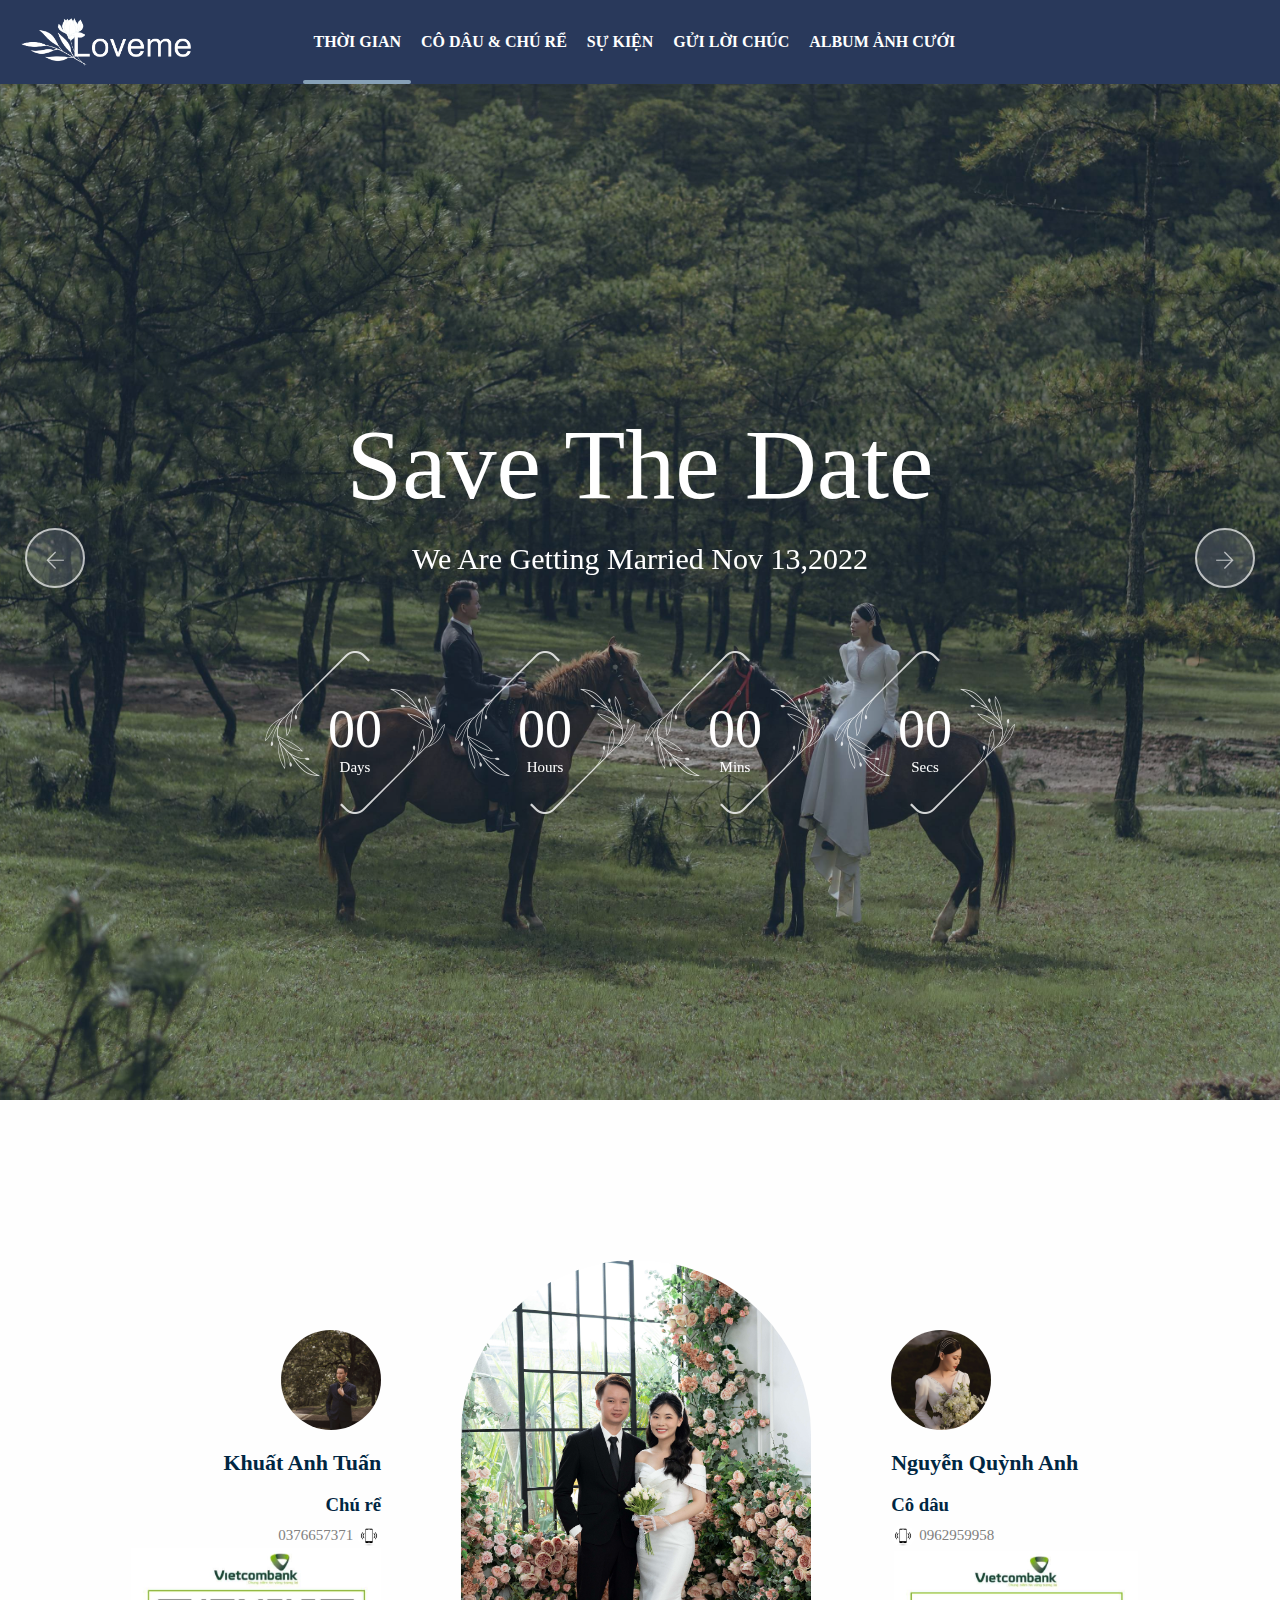
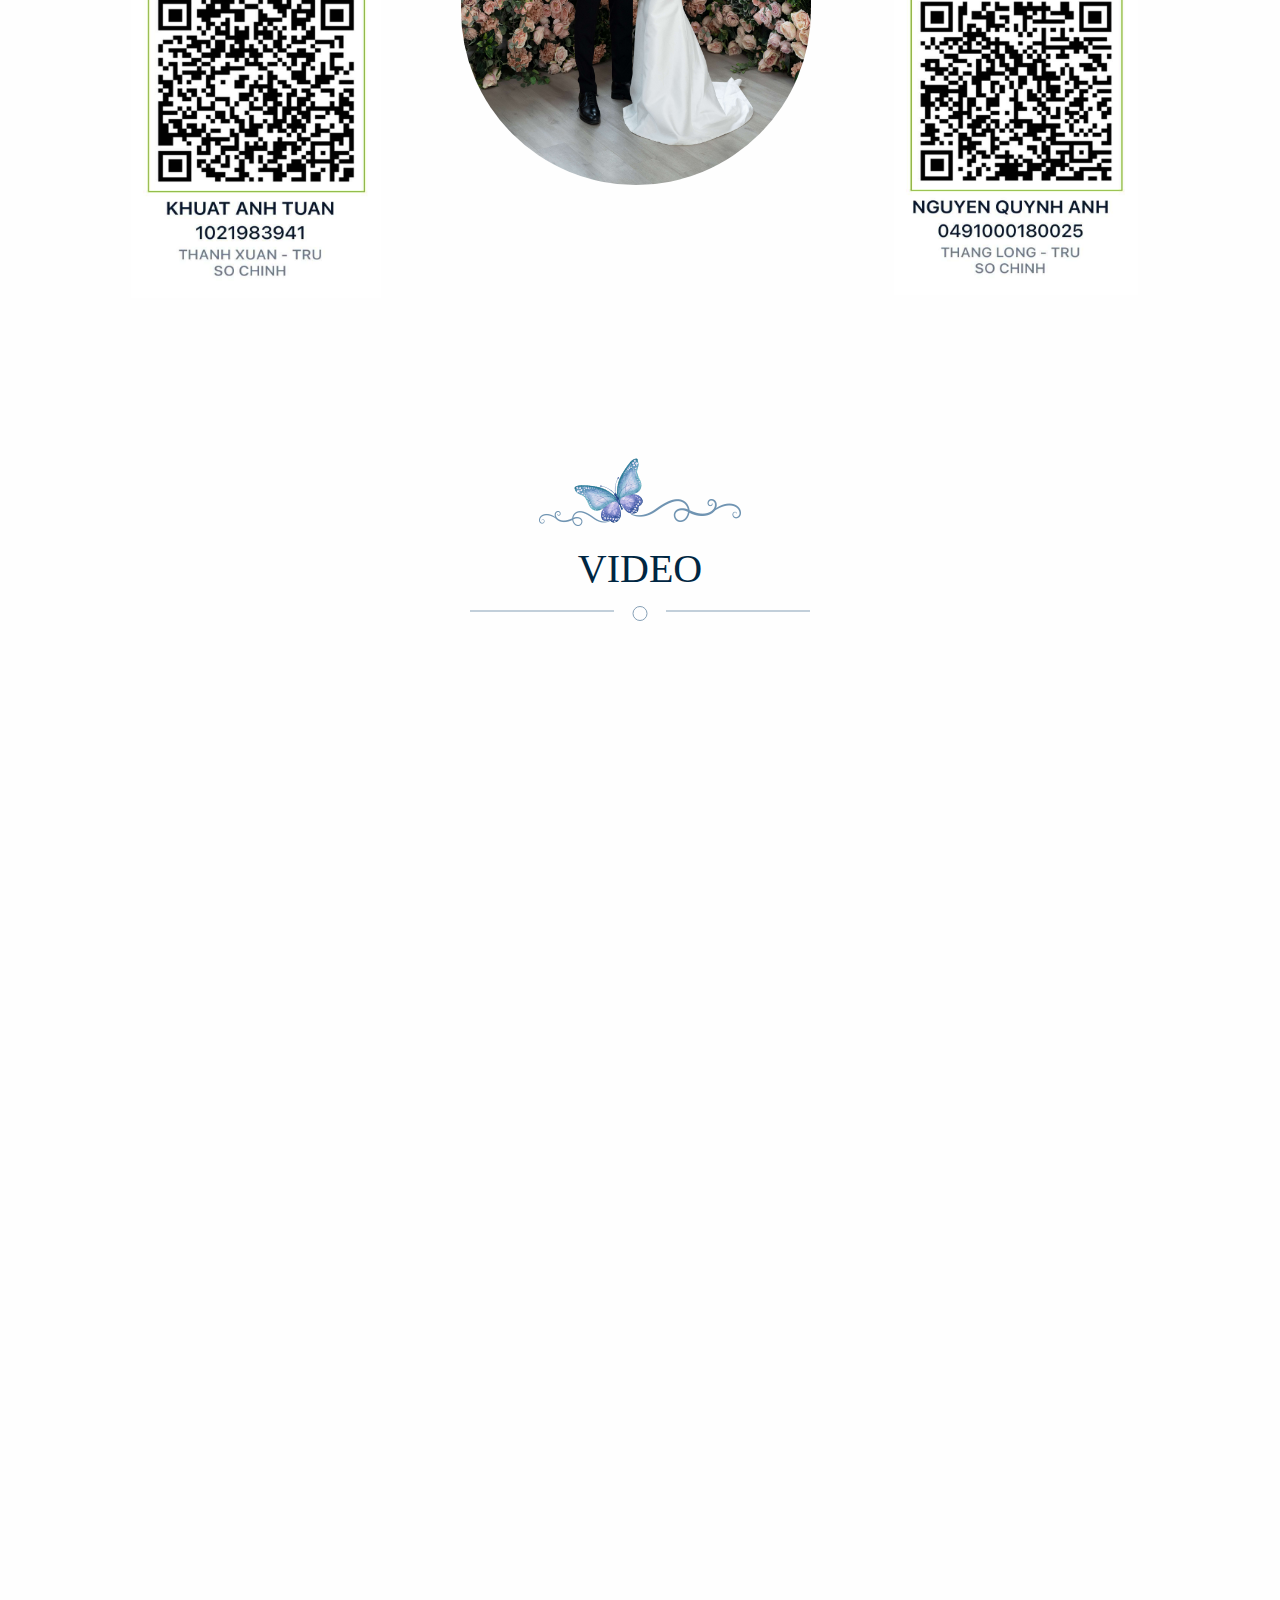
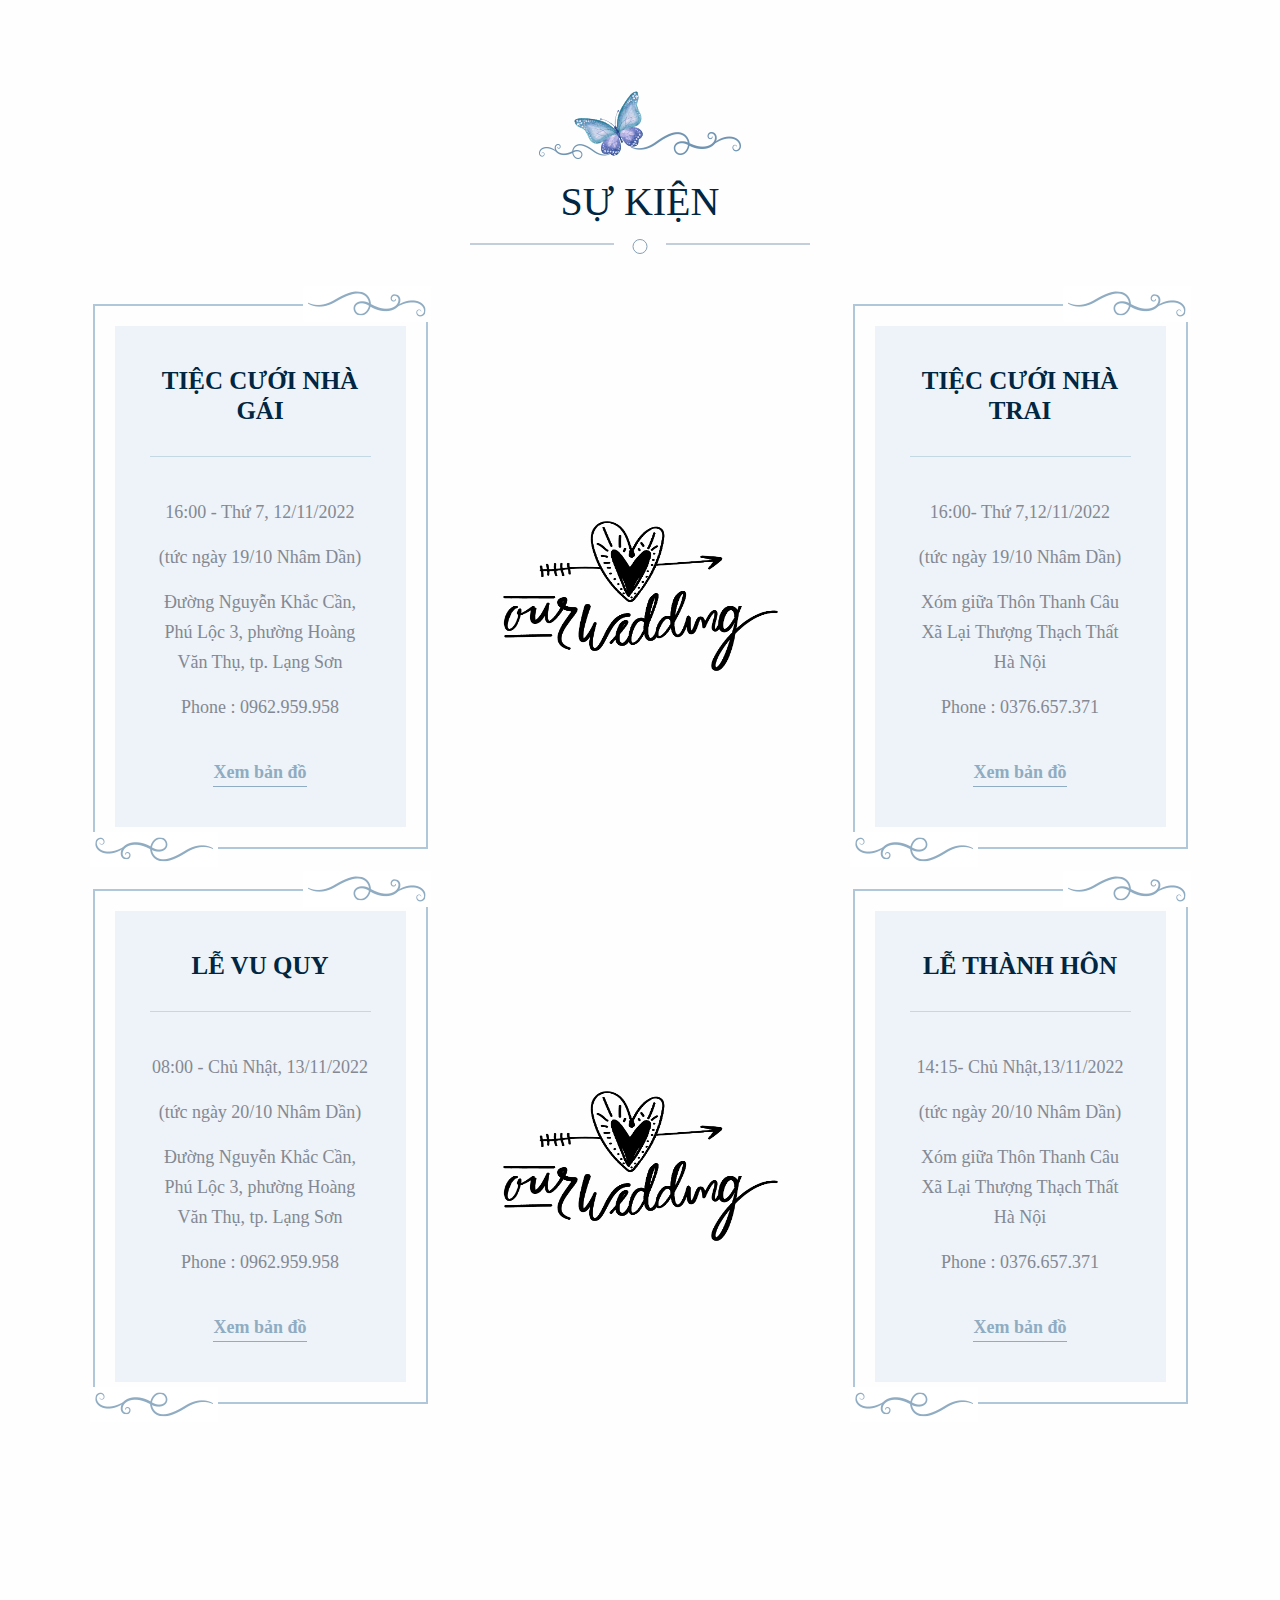
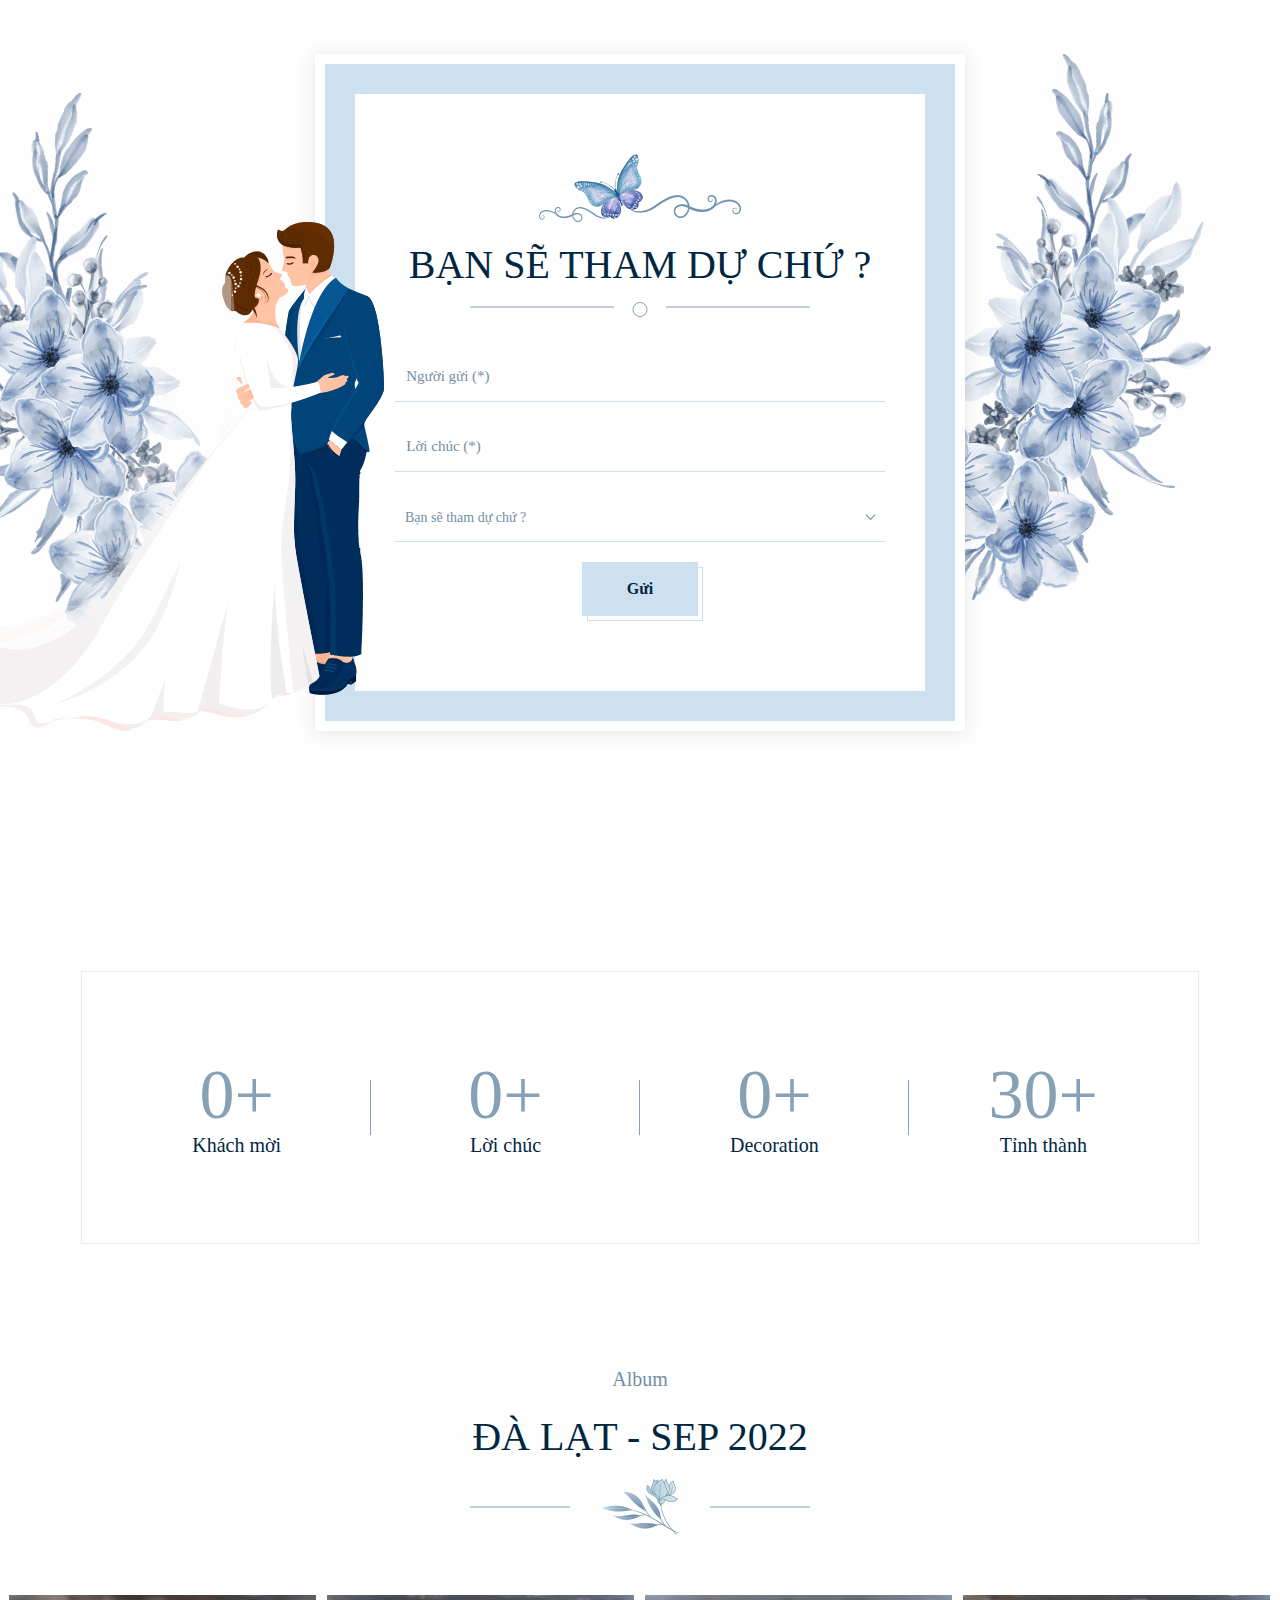
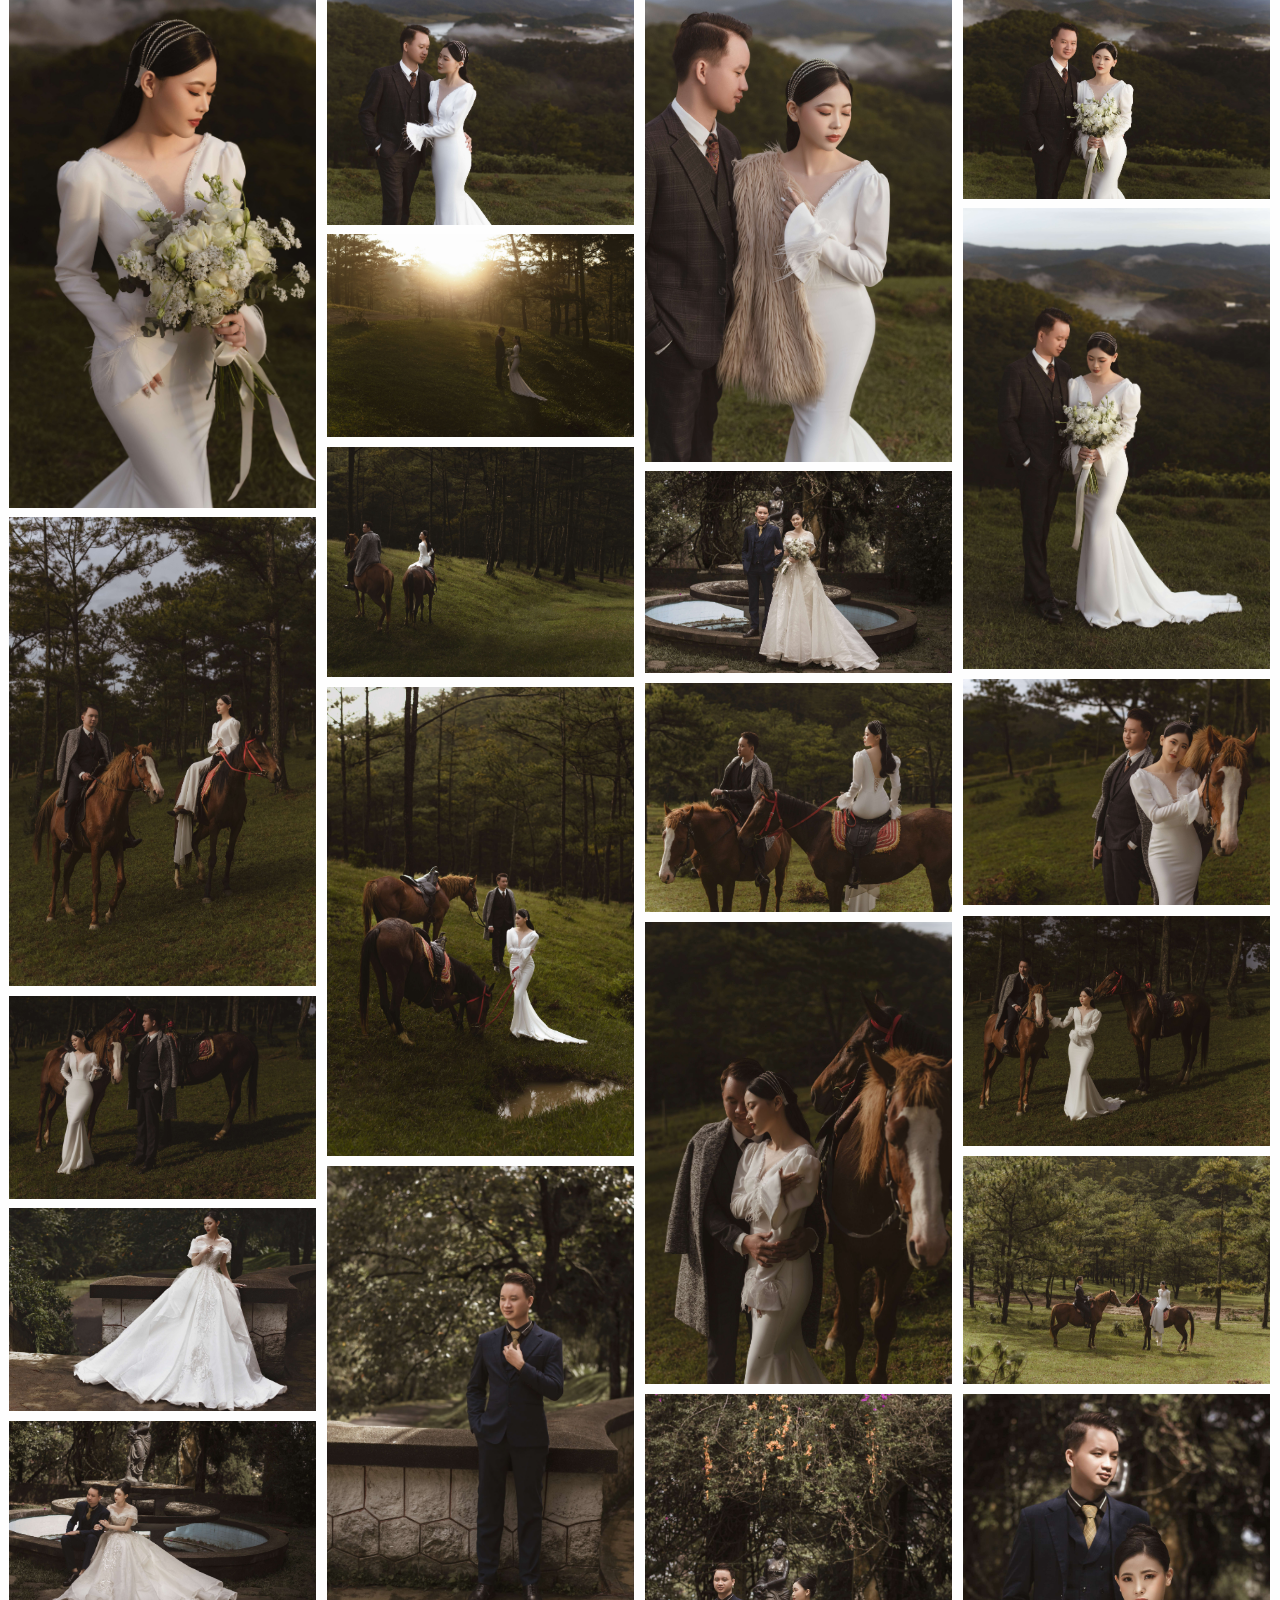
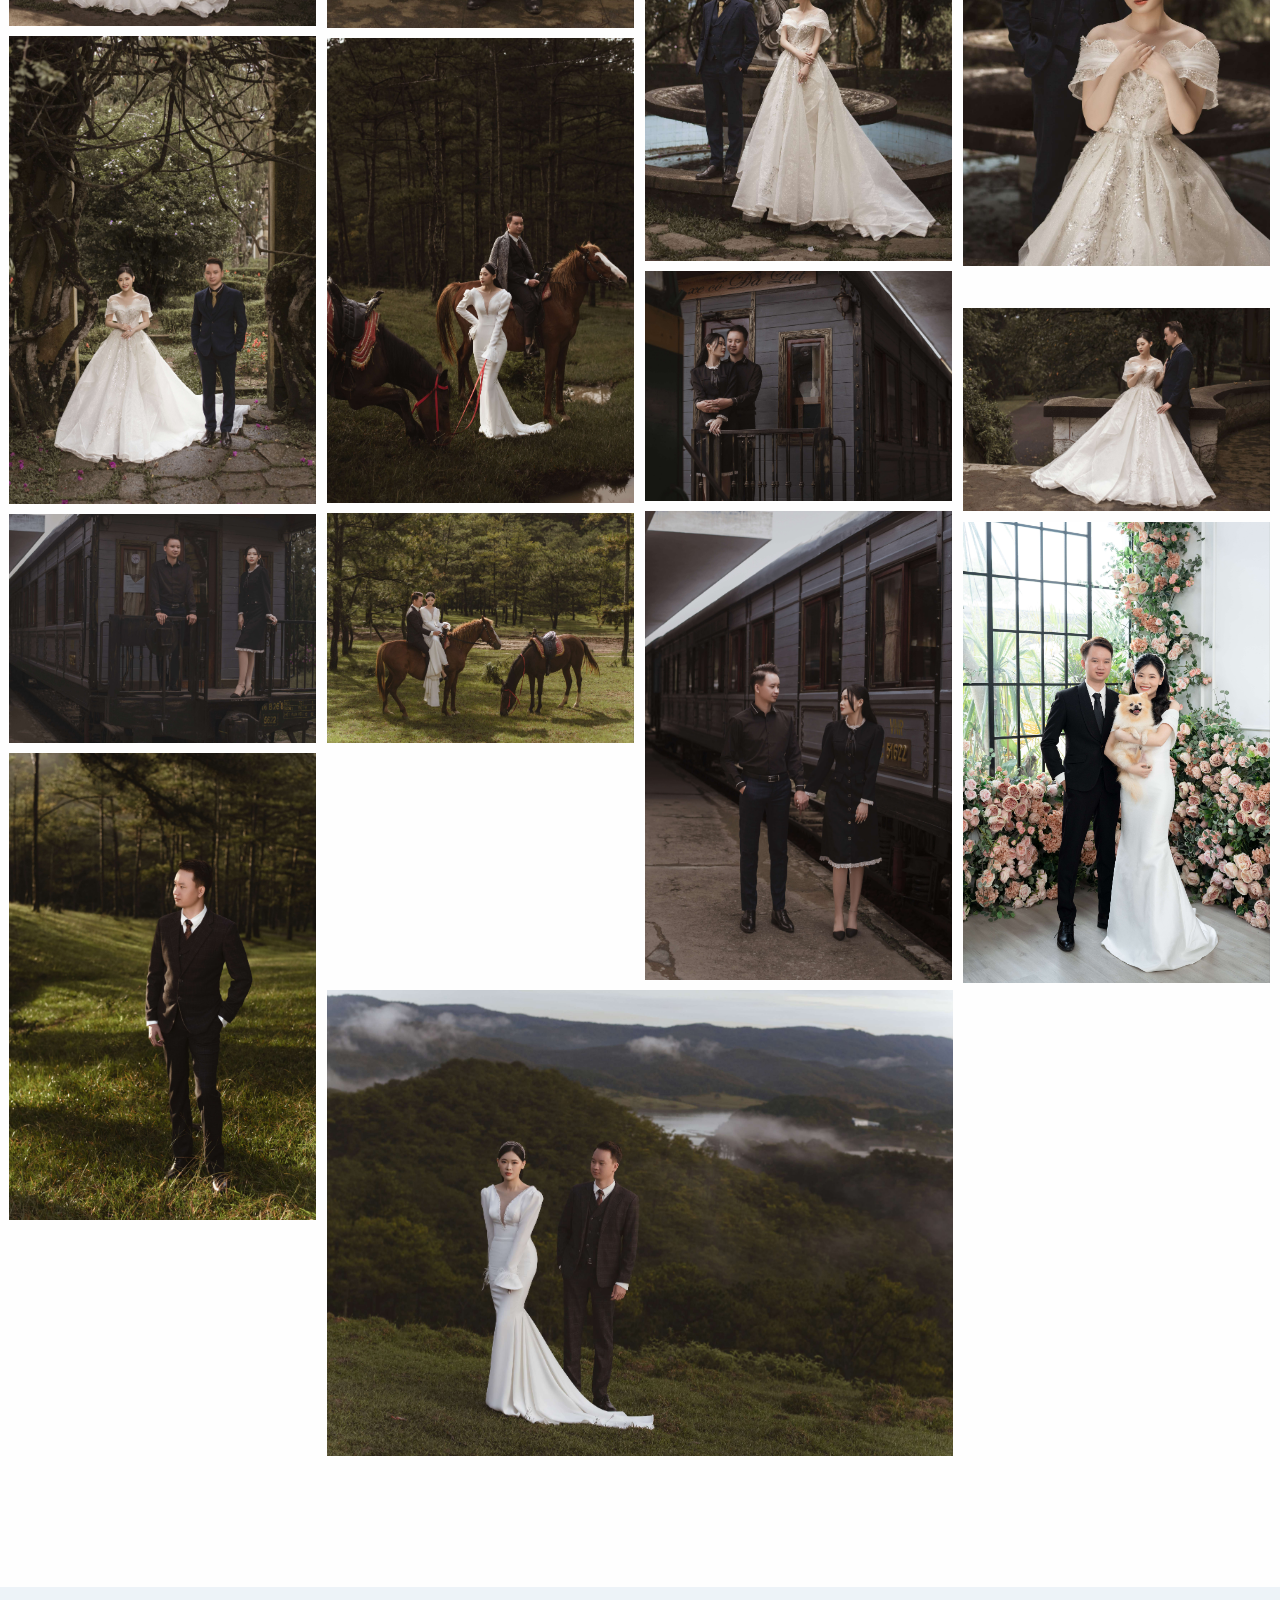
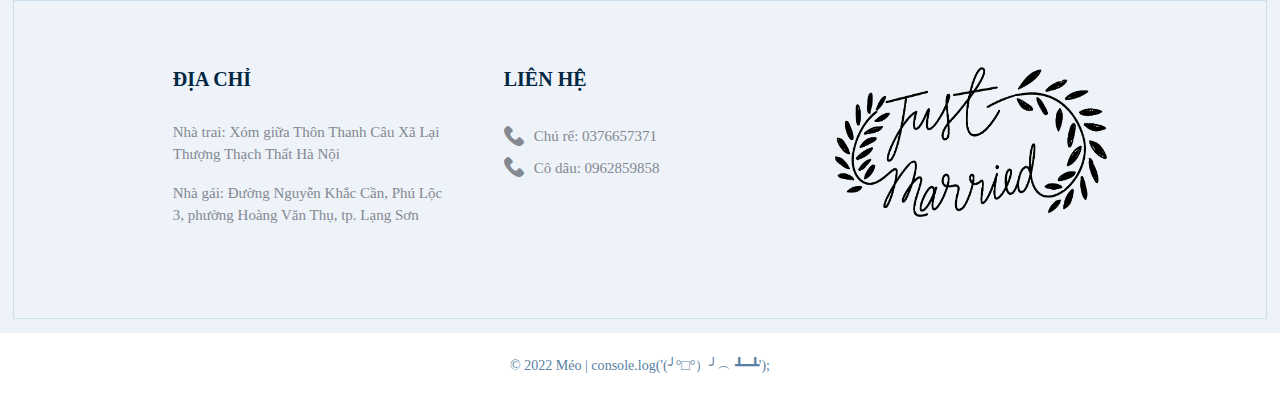
==== index.html @ ac89f5f3 "fix" ====
﻿<!DOCTYPE html>
<html lang="en">
    <head>
        <meta charset="utf-8" />
        <meta http-equiv="X-UA-Compatible" content="IE=edge" />
        <meta name="viewport" content="width=device-width, initial-scale=1" />
        <meta name="author" content="wpOceans" />
        <link rel="shortcut icon" type="image/png" href="assets/images/favicon.png" />
        <title>Tuấn & Quỳnh Anh Wedding</title>
        <link href="assets/css/themify-icons.css" rel="stylesheet" />
        <link href="assets/css/flaticon.css" rel="stylesheet" />
        <link href="assets/css/bootstrap.min.css" rel="stylesheet" />
        <link href="assets/css/magnific-popup.css" rel="stylesheet" />
        <link href="assets/css/animate.css" rel="stylesheet" />
        <link href="assets/css/owl.carousel.css" rel="stylesheet" />
        <link href="assets/css/owl.theme.css" rel="stylesheet" />
        <link href="assets/css/slick.css" rel="stylesheet" />
        <link href="assets/css/slick-theme.css" rel="stylesheet" />
        <link href="assets/css/swiper.min.css" rel="stylesheet" />
        <link href="assets/css/nice-select.css" rel="stylesheet" />
        <link href="assets/css/owl.transitions.css" rel="stylesheet" />
        <link href="assets/css/jquery.fancybox.css" rel="stylesheet" />
        <link href="assets/css/odometer-theme-default.css" rel="stylesheet" />
        <link href="assets/css/style.css" rel="stylesheet" />
    </head>

    <body>
        <!-- start page-wrapper -->
        <div class="page-wrapper">
            <!-- start preloader -->
            <!-- <div class="preloader">
        <div class="vertical-centered-box">
          <div class="content">
            <div class="loader-circle"></div>
            <div class="loader-line-mask">
              <div class="loader-line"></div>
            </div>
            <img src="assets/images/favicon.png" alt="" />
          </div>
        </div>
      </div> -->
            <!-- end preloader -->
            <!-- Start header -->

            <header id="header">
                <div class="wpo-site-header wpo-header-style-3">
                    <nav class="navigation navbar navbar-expand-lg navbar-light">
                        <div class="container-fluid">
                            <div class="row align-items-center">
                                <div class="col-lg-3 col-md-3 col-3 d-lg-none dl-block">
                                    <div class="mobail-menu">
                                        <button type="button" class="navbar-toggler open-btn">
                                            <span class="sr-only">Toggle navigation</span>
                                            <span class="icon-bar first-angle"></span>
                                            <span class="icon-bar middle-angle"></span>
                                            <span class="icon-bar last-angle"></span>
                                        </button>
                                    </div>
                                </div>
                                <div class="col-lg-2 col-md-6 col-6">
                                    <div class="navbar-header">
                                        <a class="navbar-brand" href="index.html"
                                            ><img src="assets/images/logo-2.png" alt=""
                                        /></a>
                                    </div>
                                </div>
                                <div class="col-lg-8 col-md-1 col-1">
                                    <div
                                        id="navbar"
                                        class="collapse navbar-collapse navigation-holder"
                                    >
                                        <button class="menu-close"><i class="ti-close"></i></button>
                                        <ul class="nav navbar-nav mb-2 mb-lg-0">
                                            <li>
                                                <a class="active" href="#header">Thời gian</a>
                                            </li>
                                            <li>
                                                <a href="#couple">Cô dâu & Chú rể</a>
                                            </li>
                                            <!-- <li>
                                                <a href="#story">Câu chuyện tình yêu</a>
                                            </li> -->
                                            <li>
                                                <a href="#event">Sự kiện</a>
                                            </li>
                                            <li>
                                                <a href="#wish">Gửi lời chúc</a>
                                            </li>
                                            <li><a href="#album">Album Ảnh Cưới</a></li>
                                        </ul>
                                    </div>
                                    <!-- end of nav-collapse -->
                                </div>
                            </div>
                        </div>
                        <!-- end of container -->
                    </nav>
                </div>
            </header>
            <div id="result"></div>
            <!-- end of header -->
            <!-- start of hero -->
            <section class="wpo-hero-slider wpo-hero-style-3">
                <div class="wedding-announcement">
                    <div class="couple-text">
                        <h2 class="wow slideInUp" data-wow-duration="1s">Save The Date</h2>
                        <p class="wow slideInUp" data-wow-duration="1.8s">
                            We Are Getting Married Nov 13,2022
                        </p>
                        <!-- start wpo-wedding-date -->
                        <div class="wpo-wedding-date wow slideInUp" data-wow-duration="2.1s">
                            <div class="clock-grids">
                                <div id="clock"></div>
                            </div>
                        </div>
                        <!-- end wpo-wedding-date -->
                    </div>
                </div>

                <div class="swiper-container">
                    <div class="swiper-wrapper">
                        <div class="swiper-slide">
                            <div
                                class="slide-inner slide-bg-image"
                                data-background="assets/images/19.jpg"
                            ></div>
                        </div>
                        <div class="swiper-slide">
                            <div
                                class="slide-inner slide-bg-image"
                                data-background="assets/images/06.jpg"
                            ></div>
                            <!-- end slide-inner -->
                        </div>

                        <div class="swiper-slide">
                            <div
                                class="slide-inner slide-bg-image"
                                data-background="assets/images/31.jpg"
                            ></div>
                        </div>

                        <div class="swiper-slide">
                            <div
                                class="slide-inner slide-bg-image"
                                data-background="assets/images/26.jpg"
                            ></div>
                        </div>
                        <div class="swiper-slide">
                            <div
                                class="slide-inner slide-bg-image"
                                data-background="assets/images/25.jpg"
                            ></div>
                        </div>
                        <div class="swiper-slide">
                            <div
                                class="slide-inner slide-bg-image"
                                data-background="assets/images/14.jpg"
                            ></div>
                        </div>

                        <!-- <div class="swiper-slide">
              <div
                class="slide-inner slide-bg-image"
                data-background="assets/images/slider/5.webp"
              ></div>
            </div> -->
                    </div>
                    <!-- end swiper-wrapper -->

                    <!-- swipper controls -->
                    <div class="swiper-pagination"></div>
                    <div class="next-prev-btn">
                        <div class="swiper-button-next"></div>
                        <div class="swiper-button-prev"></div>
                    </div>
                </div>
            </section>
            <!-- end of hero slider -->
            <!-- start couple-section -->

            <section class="couple-section pt-160 section-padding" id="couple">
                <div class="container">
                    <div class="row align-items-center">
                        <div class="col col-xs-12">
                            <div class="couple-area clearfix">
                                <div class="text-grid bride">
                                    <div class="couple-img">
                                        <img src="assets/images/couple/LEE_3549.jpg" alt="" />
                                    </div>
                                    <h3>Khuất Anh Tuấn</h3>
                                    <h5>Chú rể</h5>
                                    <div class="qr-code-left">
                                        <div style="color: grey">0376657371</div>
                                        <img
                                            width="24px"
                                            height="24px"
                                            style="border-radius: 100%; margin-left: 4px"
                                            src="assets/images/dt.jpg"
                                        />
                                    </div>
                                    <img
                                        width="250px"
                                        height="350px"
                                        src="assets/images/vcbtuan.jpg"
                                        alt=""
                                    />
                                </div>
                                <div class="middle-couple-pic">
                                    <img src="assets/images/couple/DSC01942.jpg" alt="" />
                                    <div class="frame-img">
                                        <!-- <img src="assets/images/couple/shape.png" alt="" /> -->
                                    </div>
                                </div>
                                <div class="text-grid groom">
                                    <div class="couple-img">
                                        <img src="assets/images/couple/LEE_2238_1.jpg" alt="" />
                                    </div>
                                    <h3>Nguyễn Quỳnh Anh</h3>
                                    <h5>Cô dâu</h5>
                                    <div class="qr-code-right">
                                        <img
                                            width="24px"
                                            height="24px"
                                            style="border-radius: 100%; margin-right: 4px"
                                            src="assets/images/dt.jpg"
                                        />
                                        <div style="color: grey">0962959958</div>
                                    </div>

                                    <img
                                        style="padding: 3px"
                                        width="250px"
                                        height="350px"
                                        src="assets/images/vcbqa.jpg"
                                    />
                                </div>
                            </div>
                        </div>
                    </div>
                </div>
                <!-- end container -->
            </section>
            <!-- end couple-section -->
            <!-- start wpo-video-section -->

            <section class="wpo-video-section-s2">
                <div class="row">
                    <div class="wpo-section-title-s2">
                        <div class="section-title-simg">
                            <img src="assets/images/section-title2.png" alt="" />
                        </div>
                        <h2>Video</h2>
                        <div class="section-title-img">
                            <div class="round-ball"></div>
                        </div>
                    </div>
                </div>

                <div class="wpo-video-item plyr__video-embed" id="player">
                    <iframe
                        width="80%"
                        src="https://www.youtube.com/embed/Qk17NuSg-As"
                        allowfullscreen
                        allowtransparency
                        allow="autoplay"
                    >
                    </iframe>
                </div>
            </section>
            <!-- end wpo-video-section-->

            <!-- start story-section -->
            <!-- <section
                class="story-section section-padding"
                id="story"
                style="background-color: #edf3f8"
            > -->
            <!-- <div class="container">
                    <div class="row">
                        <div class="wpo-section-title-s2">
                            <div class="section-title-simg">
                                <img src="assets/images/section-title2.png" alt="" />
                            </div>
                            <h2>Câu chuyện tình yêu</h2>
                            <div class="section-title-img">
                                <div class="round-ball"></div>
                            </div>
                        </div>
                    </div> -->
            <!-- // story -->
            <!-- <div class="row">
                        <div class="col col-xs-12">
                            <div class="story-timeline">
                                <div class="round-shape"></div>
                                <div class="row">
                                    <div class="col col-lg-6 col-12">
                                        <div class="story-text right-align-text">
                                            <h3>Lần đầu gặp nhau</h3>
                                            <span class="date">Tháng 3, 2021</span>
                                            <p>
                                                Chúng tôi gặp nhau tại công ty Latthub lần đầu, Khi
                                                đó mình gọi Quỳnh Anh là chị
                                            </p>
                                        </div>
                                    </div>
                                    <div class="col col-lg-6 col-12">
                                        <div class="img-holder">
                                            <img
                                                src="assets/images/story/test.jpg"
                                                alt=""
                                                class="img img-responsive"
                                            />
                                            <div class="story-shape-img">
                                                <img src="assets/images/story/shape.png" alt="" />
                                            </div>
                                        </div>
                                    </div>
                                </div>
                                <div class="row">
                                    <div class="col col-lg-6 col-12">
                                        <div class="img-holder right-align-text left-site">
                                            <img
                                                src="assets/images/story/s2.jpg"
                                                alt=""
                                                class="img img-responsive"
                                            />
                                            <div class="story-shape-img">
                                                <img src="assets/images/story/shape.png" alt="" />
                                            </div>
                                        </div>
                                    </div>
                                    <div class="col col-lg-6 col-12 text-holder">
                                        <span class="heart">
                                            <i class="fi flaticon-heart"></i>
                                        </span>
                                        <div class="story-text">
                                            <h3></h3>
                                            <span class="date"></span>
                                            <p></p>
                                        </div>
                                    </div>
                                </div>
                                <div class="row">
                                    <div class="col col-lg-6 col-12 text-holder right-heart">
                                        <span class="heart">
                                            <i class="fi flaticon-calendar"></i>
                                        </span>
                                        <div class="story-text right-align-text">
                                            <h3></h3>
                                            <span class="date"></span>
                                            <p></p>
                                        </div>
                                    </div>
                                    <div class="col col-lg-6 col-12">
                                        <div class="img-holder right-align-text">
                                            <img
                                                src="assets/images/story/s3.jpg"
                                                alt=""
                                                class="img img-responsive"
                                            />
                                            <div class="story-shape-img">
                                                <img src="assets/images/story/shape.png" alt="" />
                                            </div>
                                        </div>
                                    </div>
                                </div>
                                <div class="row">
                                    <div class="col col-lg-6 col-12">
                                        <div class="img-holder video-holder left-site">
                                            <img
                                                src="assets/images/story/18.jpg"
                                                alt=""
                                                class="img img-responsive"
                                            />
                                            <div class="story-shape-img">
                                                <img src="assets/images/story/shape.png" alt="" />
                                            </div>
                                        </div>
                                    </div>
                                    <div class="col col-lg-6 col-12 text-holder">
                                        <span class="heart">
                                            <i class="fi flaticon-dove"></i>
                                        </span>
                                        <div class="story-text">
                                            <h3></h3>
                                            <span class="date"></span>
                                            <p></p>
                                        </div>
                                    </div>
                                </div>
                                <div class="row">
                                    <div class="col offset-lg-6 col-lg-6 col-12 text-holder">
                                        <span class="heart">
                                            <i class="fi flaticon-wedding-rings"></i>
                                        </span>
                                    </div>
                                </div>
                            </div>
                        </div>
                    </div> -->
            <!-- </div> -->
            <!-- end container -->
            <!-- </section> -->
            <!-- end story-section -->

            <!-- start wpo-event-section -->
            <section id="event" class="wpo-event-section section-padding">
                <div class="container">
                    <div class="row">
                        <div class="wpo-section-title-s2">
                            <div class="section-title-simg">
                                <img src="assets/images/section-title2.png" alt="" />
                            </div>
                            <h2>Sự kiện</h2>
                            <div class="section-title-img">
                                <div class="round-ball"></div>
                            </div>
                        </div>
                    </div>
                    <div class="wpo-event-wrap">
                        <div class="row">
                            <div class="col col-lg-4 col-md-6 col-12">
                                <div class="wpo-event-item">
                                    <div class="wpo-event-text">
                                        <h2>Tiệc cưới nhà gái</h2>
                                        <ul>
                                            <li>16:00 - Thứ 7, 12/11/2022</li>
                                            <li>(tức ngày 19/10 Nhâm Dần)</li>
                                            <li>
                                                Đường Nguyễn Khắc Cần, Phú Lộc 3, phường Hoàng Văn
                                                Thụ, tp. Lạng Sơn
                                            </li>
                                            <li>Phone : 0962.959.958</li>

                                            <li>
                                                <a
                                                    href="https://www.google.com/maps/@21.8621449,106.7596156,17z?hl=vi-VN"
                                                    >Xem bản đồ</a
                                                >
                                            </li>
                                        </ul>
                                    </div>
                                    <div class="event-shape-1">
                                        <img src="assets/images/event-shape-1.png" alt="" />
                                    </div>
                                    <div class="event-shape-2">
                                        <img src="assets/images/event-shape-2.png" alt="" />
                                    </div>
                                </div>
                            </div>
                            <div
                                class="col col-lg-4 col-md-6 col-12"
                                style="
                                    display: flex;
                                    flex-direction: column;
                                    justify-content: center;
                                    align-items: center;
                                "
                            >
                                <img
                                    width="275px"
                                    height="150px"
                                    src="assets/images/ourwedding.gif"
                                />
                            </div>
                            <div class="col col-lg-4 col-md-6 col-12">
                                <div class="wpo-event-item">
                                    <div class="wpo-event-text">
                                        <h2>Tiệc cưới nhà trai</h2>
                                        <ul>
                                            <li>16:00- Thứ 7,12/11/2022</li>
                                            <li>(tức ngày 19/10 Nhâm Dần)</li>
                                            <li>
                                                Xóm giữa Thôn Thanh Câu Xã Lại Thượng Thạch Thất Hà
                                                Nội
                                            </li>
                                            <li>Phone : 0376.657.371</li>

                                            <li>
                                                <a
                                                    href="https://www.google.com/maps/place/B%E1%BB%83+B%C6%A1i+%C4%90%E1%BB%93ng+L%E1%BA%A1c/@21.0682491,105.532105,14z/data=!4m13!1m7!3m6!1s0x313459a7a5816421:0xc2e17e1e332c2793!2zTGFpIFRoxrDhu6NuZywgVGjhuqFjaCBUaOG6pXQsIEjDoCBO4buZaSwgVmnhu4d0IE5hbQ!3b1!8m2!3d21.064437!4d105.5532993!3m4!1s0x313459a8c467c133:0xe478b094c2d9fd16!8m2!3d21.0724666!4d105.5533193?hl=vi-VN"
                                                    >Xem bản đồ</a
                                                >
                                            </li>
                                        </ul>
                                    </div>
                                    <div class="event-shape-1">
                                        <img src="assets/images/event-shape-1.png" alt="" />
                                    </div>
                                    <div class="event-shape-2">
                                        <img src="assets/images/event-shape-2.png" alt="" />
                                    </div>
                                </div>
                            </div>
                        </div>

                        <div class="row">
                            <div class="col col-lg-4 col-md-6 col-12">
                                <div class="wpo-event-item">
                                    <div class="wpo-event-text">
                                        <h2>Lễ Vu Quy</h2>
                                        <ul>
                                            <li>08:00 - Chủ Nhật, 13/11/2022</li>
                                            <li>(tức ngày 20/10 Nhâm Dần)</li>
                                            <li>
                                                Đường Nguyễn Khắc Cần, Phú Lộc 3, phường Hoàng Văn
                                                Thụ, tp. Lạng Sơn
                                            </li>
                                            <li>Phone : 0962.959.958</li>

                                            <li>
                                                <a
                                                    href="https://www.google.com/maps/@21.8621449,106.7596156,17z?hl=vi-VN"
                                                    >Xem bản đồ</a
                                                >
                                            </li>
                                        </ul>
                                    </div>
                                    <div class="event-shape-1">
                                        <img src="assets/images/event-shape-1.png" alt="" />
                                    </div>
                                    <div class="event-shape-2">
                                        <img src="assets/images/event-shape-2.png" alt="" />
                                    </div>
                                </div>
                            </div>
                            <div
                                class="col col-lg-4 col-md-6 col-12"
                                style="
                                    display: flex;
                                    flex-direction: column;
                                    justify-content: center;
                                    align-items: center;
                                "
                            >
                                <img
                                    width="275px"
                                    height="150px"
                                    src="assets/images/ourwedding.gif"
                                />
                            </div>
                            <div class="col col-lg-4 col-md-6 col-12">
                                <div class="wpo-event-item">
                                    <div class="wpo-event-text">
                                        <h2>Lễ thành hôn</h2>
                                        <ul>
                                            <li>14:15- Chủ Nhật,13/11/2022</li>
                                            <li>(tức ngày 20/10 Nhâm Dần)</li>
                                            <li>
                                                Xóm giữa Thôn Thanh Câu Xã Lại Thượng Thạch Thất Hà
                                                Nội
                                            </li>
                                            <li>Phone : 0376.657.371</li>

                                            <li>
                                                <a
                                                    href="https://www.google.com/maps/place/B%E1%BB%83+B%C6%A1i+%C4%90%E1%BB%93ng+L%E1%BA%A1c/@21.0682491,105.532105,14z/data=!4m13!1m7!3m6!1s0x313459a7a5816421:0xc2e17e1e332c2793!2zTGFpIFRoxrDhu6NuZywgVGjhuqFjaCBUaOG6pXQsIEjDoCBO4buZaSwgVmnhu4d0IE5hbQ!3b1!8m2!3d21.064437!4d105.5532993!3m4!1s0x313459a8c467c133:0xe478b094c2d9fd16!8m2!3d21.0724666!4d105.5533193?hl=vi-VN"
                                                    >Xem bản đồ</a
                                                >
                                            </li>
                                        </ul>
                                    </div>
                                    <div class="event-shape-1">
                                        <img src="assets/images/event-shape-1.png" alt="" />
                                    </div>
                                    <div class="event-shape-2">
                                        <img src="assets/images/event-shape-2.png" alt="" />
                                    </div>
                                </div>
                            </div>
                        </div>
                    </div>
                </div>
                <!-- end container -->
            </section>
            <!-- end wpo-event-section -->

            <!-- start of wpo-contact-section -->
            <section class="wpo-contact-section section-padding" id="wish">
                <div class="container">
                    <div class="wpo-contact-section-wrapper">
                        <div class="wpo-contact-form-area">
                            <div class="wpo-section-title-s2">
                                <div class="section-title-simg">
                                    <img src="assets/images/section-title2.png" alt="" />
                                </div>
                                <h2>Bạn sẽ tham dự chứ ?</h2>
                                <div class="section-title-img">
                                    <div class="round-ball"></div>
                                </div>
                            </div>
                            <form
                                id="sheetdb-form"
                                method="post"
                                class="contact-validation-active"
                                action="https://sheetdb.io/api/v1/volstc4yb98lf"
                            >
                                <div>
                                    <input
                                        required
                                        type="text"
                                        class="form-control"
                                        name="data[Name]"
                                        id="data[Name]"
                                        placeholder="Người gửi (*)"
                                    />
                                </div>
                                <div>
                                    <input
                                        required
                                        type="text"
                                        class="form-control"
                                        name="data[Wish]"
                                        id="data[Wish]"
                                        placeholder="Lời chúc (*)"
                                    />
                                </div>

                                <div>
                                    <select name="data[Join]" class="form-control select" required>
                                        <option disabled="disabled" selected="">
                                            Bạn sẽ tham dự chứ ?
                                        </option>
                                        <option>Tất cả các sự kiện</option>
                                        <option>Lễ vu quy</option>
                                        <option>Lễ thành hôn</option>
                                        <option>Thật tiếc! Tôi không thể tham dự được :"(</option>
                                    </select>
                                </div>
                                <div class="submit-area">
                                    <button onclick="test()" type="submit" class="theme-btn-s3">
                                        Gửi
                                    </button>
                                    <div id="c-loader">
                                        <i class="ti-reload"></i>
                                    </div>
                                </div>
                                <script>
                                    function test() {
                                        let wish = document.getElementById("data[Wish]").value;
                                        let name = document.getElementById("data[Name]").value;
                                        if (wish && name) {
                                            const myElement = document.getElementById("modalbg");
                                            myElement.style.display = "block";
                                            setTimeout(() => {
                                                myElement.style.display = "none";
                                            }, 10000);
                                        }
                                    }
                                </script>
                                <div class="clearfix error-handling-messages">
                                    <div id="c-success">Xin cảm ơn !</div>
                                    <div id="c-error">
                                        Đã sảy ra lỗi khi thực hiện. Vui lòng thử lại.
                                    </div>
                                </div>
                            </form>
                            <div class="modalbg" id="modalbg">
                                <div class="dialog">
                                    <span title="Close" onclick="closeX()" class="close">X</span>
                                    <h4>Cảm ơn bạn đã gửi lời chúc !!!</h4>
                                    <p>Hẹn gặp lại bạn trong tiệc cưới</p>
                                    <div>
                                        <img
                                            src="assets/images/pngtree-wedding-wedding-dress-couple-romantic-png-image_534882.jpg"
                                        />
                                    </div>
                                </div>
                            </div>
                            <script>
                                function closeX() {
                                    console.log("2323");
                                    const myElement = document.getElementById("modalbg");
                                    myElement.style.display = "none";
                                }
                            </script>
                            <script>
                                var form = document.getElementById("sheetdb-form");
                                form.addEventListener("submit", (e) => {
                                    console.log(document.getElementById("sheetdb-form"), "sdfsd");
                                    e.preventDefault();

                                    fetch(form.action, {
                                        method: "POST",
                                        body: new FormData(document.getElementById("sheetdb-form")),
                                    })
                                        .then((response) => response.json())
                                        .then((html) => {
                                            form.reset();
                                            // you can put any JS code here
                                            // alert('success')
                                        });
                                });
                            </script>
                            <div class="border-style"></div>
                        </div>
                        <div class="vector-1">
                            <img src="assets/images/contact/1.png" alt="" />
                        </div>
                        <div class="vector-2">
                            <img src="assets/images/contact/2.png" alt="" />
                        </div>
                    </div>
                </div>
            </section>

            <!-- end of wpo-contact-section -->

            <!-- <section class="wpo-testimonials-section section-padding">
                <div class="container">
                    <div class="row align-items-center">
                        <div class="col-lg-4 col-12">
                            <div class="wpo-testimonials-img">
                                <img
                                    src="assets/images/wish/wish.jpg"
                                    alt=""
                                    style="transform: rotate(-10deg)"
                                />
                                <div class="wpo-testimonials-img-shape">
                                    <img src="assets/images/testimonial/shape.png" alt="" />
                                </div>
                            </div>
                        </div>
                        <div class="col-lg-7 offset-lg-1 col-12">
                            <div class="wpo-testimonials-wrap">
                                <h2>Những lời chúc</h2>
                                <div
                                    id="wishlist"
                                    class="wpo-testimonials-active owl-carousel"
                                ></div>
                            </div>
                        </div>
                    </div>
                </div>

                <div class="wpo-testimonials-shape">
                    <img src="assets/images/testimonial/shape2.png" alt="" />
                </div>
            </section> -->

            <section class="wpo-fun-fact-section-s2 section-padding">
                <div class="container">
                    <div class="row">
                        <div class="col col-xs-12">
                            <div class="wpo-fun-fact-grids clearfix">
                                <div class="grid">
                                    <div class="info">
                                        <h3><span class="odometer" data-count="500">00</span>+</h3>
                                        <p>Khách mời</p>
                                    </div>
                                </div>
                                <div class="grid">
                                    <div class="info">
                                        <h3><span class="odometer" data-count="245">00</span>+</h3>
                                        <p>Lời chúc</p>
                                    </div>
                                </div>
                                <div class="grid">
                                    <div class="info">
                                        <h3><span class="odometer" data-count="750">00</span>+</h3>
                                        <p>Decoration</p>
                                    </div>
                                </div>
                                <div class="grid">
                                    <div class="info">
                                        <h3><span class="odometer" data-count="20">30</span>+</h3>
                                        <p>Tỉnh thành</p>
                                    </div>
                                </div>
                            </div>
                        </div>
                    </div>
                </div>
            </section>

            <section class="wpo-portfolio-section section-padding" id="album">
                <div class="container-fluid">
                    <div class="row">
                        <div class="wpo-section-title">
                            <span>Album</span>
                            <h2>Đà Lạt - Sep 2022</h2>
                            <div class="section-title-img">
                                <img src="assets/images/section-title.png" alt="" />
                            </div>
                        </div>
                    </div>
                    <div class="sortable-gallery">
                        <div class="gallery-filters"></div>
                        <div class="row">
                            <div class="col-lg-12">
                                <div
                                    id="gallery"
                                    class="portfolio-grids gallery-container clearfix"
                                >
                                    <div class="grid">
                                        <div class="img-holder">
                                            <img src="assets/images/01.jpg" alt="" />
                                            <div class="hover-content">
                                                <span>Đà Lạt - Sep 2022</span>
                                            </div>
                                        </div>
                                    </div>

                                    <div class="grid">
                                        <div class="img-holder">
                                            <img src="assets/images/04.jpg" alt="" />
                                            <div class="hover-content">
                                                <span>Đà Lạt - Sep 2022</span>
                                            </div>
                                        </div>
                                    </div>
                                    <!-- <div class="grid">
                                        <div class="img-holder">
                                            <img src="assets/images/27.jpg" alt="" />
                                            <div class="hover-content">
                                                <span>Đà Lạt - Sep 2022</span>
                                            </div>
                                        </div>
                                    </div> -->

                                    <div class="grid">
                                        <div class="img-holder">
                                            <img src="assets/images/05.jpg" alt="" />
                                            <div class="hover-content">
                                                <span>Đà Lạt - Sep 2022</span>
                                            </div>
                                        </div>
                                    </div>
                                    <div class="grid">
                                        <div class="img-holder">
                                            <img src="assets/images/06.jpg" alt="" />
                                            <div class="hover-content">
                                                <span>Đà Lạt - Sep 2022</span>
                                            </div>
                                        </div>
                                    </div>
                                    <div class="grid">
                                        <div class="img-holder">
                                            <img src="assets/images/07.jpg" alt="" />
                                            <div class="hover-content">
                                                <span>Đà Lạt - Sep 2022</span>
                                            </div>
                                        </div>
                                    </div>

                                    <div class="grid">
                                        <div class="img-holder">
                                            <img src="assets/images/08.jpg" alt="" />
                                            <div class="hover-content">
                                                <span>Đà Lạt - Sep 2022</span>
                                            </div>
                                        </div>
                                    </div>
                                    <div class="grid">
                                        <div class="img-holder">
                                            <img src="assets/images/09.jpg" alt="" />
                                            <div class="hover-content">
                                                <span>Đà Lạt - Sep 2022</span>
                                            </div>
                                        </div>
                                    </div>
                                    <div class="grid">
                                        <div class="img-holder">
                                            <img src="assets/images/28.jpg" alt="" />
                                            <div class="hover-content">
                                                <span>Đà Lạt - Sep 2022</span>
                                            </div>
                                        </div>
                                    </div>
                                    <div class="grid">
                                        <div class="img-holder">
                                            <img src="assets/images/10.jpg" alt="" />
                                            <div class="hover-content">
                                                <span>Đà Lạt - Sep 2022</span>
                                            </div>
                                        </div>
                                    </div>

                                    <div class="grid">
                                        <div class="img-holder">
                                            <img src="assets/images/13.jpg" alt="" />
                                            <div class="hover-content">
                                                <span>Đà Lạt - Sep 2022</span>
                                            </div>
                                        </div>
                                    </div>
                                    <div class="grid">
                                        <div class="img-holder">
                                            <img src="assets/images/14.jpg" alt="" />
                                            <div class="hover-content">
                                                <span>Đà Lạt - Sep 2022</span>
                                            </div>
                                        </div>
                                    </div>
                                    <div class="grid">
                                        <div class="img-holder">
                                            <img src="assets/images/11.jpg" alt="" />
                                            <div class="hover-content">
                                                <span>Đà Lạt - Sep 2022</span>
                                            </div>
                                        </div>
                                    </div>
                                    <div class="grid">
                                        <div class="img-holder">
                                            <img src="assets/images/15.jpg" alt="" />
                                            <div class="hover-content">
                                                <span>Đà Lạt - Sep 2022</span>
                                            </div>
                                        </div>
                                    </div>
                                    <div class="grid">
                                        <div class="img-holder">
                                            <img src="assets/images/16.jpg" alt="" />
                                            <div class="hover-content">
                                                <span>Đà Lạt - Sep 2022</span>
                                            </div>
                                        </div>
                                    </div>
                                    <div class="grid">
                                        <div class="img-holder">
                                            <img src="assets/images/17.jpg" alt="" />
                                            <div class="hover-content">
                                                <span>Hà Nội - Jun 2022</span>
                                            </div>
                                        </div>
                                    </div>
                                    <div class="grid">
                                        <div class="img-holder">
                                            <img src="assets/images/19.jpg" alt="" />
                                            <div class="hover-content">
                                                <span>Đà Lạt - Sep 2022</span>
                                            </div>
                                        </div>
                                    </div>

                                    <div class="grid">
                                        <div class="img-holder">
                                            <img src="assets/images/21.jpg" alt="" />
                                            <div class="hover-content">
                                                <span>Đà Lạt - Sep 2022</span>
                                            </div>
                                        </div>
                                    </div>
                                    <div class="grid">
                                        <div class="img-holder">
                                            <img src="assets/images/22.jpg" alt="" />
                                            <div class="hover-content">
                                                <span>Đà Lạt - Sep 2022</span>
                                            </div>
                                        </div>
                                    </div>
                                    <div class="grid">
                                        <div class="img-holder">
                                            <img src="assets/images/23.jpg" alt="" />
                                            <div class="hover-content">
                                                <span>Đà Lạt - Sep 2022</span>
                                            </div>
                                        </div>
                                    </div>
                                    <div class="grid">
                                        <div class="img-holder">
                                            <img src="assets/images/24.jpg" alt="" />
                                            <div class="hover-content">
                                                <span>Đà Lạt - Sep 2022</span>
                                            </div>
                                        </div>
                                    </div>
                                    <div class="grid">
                                        <div class="img-holder">
                                            <img src="assets/images/25.jpg" alt="" />
                                            <div class="hover-content">
                                                <span>Đà Lạt - Sep 2022</span>
                                            </div>
                                        </div>
                                    </div>
                                    <div class="grid">
                                        <div class="img-holder">
                                            <img src="assets/images/26.jpg" alt="" />
                                            <div class="hover-content">
                                                <span>Đà Lạt - Sep 2022</span>
                                            </div>
                                        </div>
                                    </div>
                                    <div class="grid">
                                        <div class="img-holder">
                                            <img src="assets/images/12.jpg" alt="" />
                                            <div class="hover-content">
                                                <span>Hà Nội - Jun 2022</span>
                                            </div>
                                        </div>
                                    </div>
                                    <div class="grid">
                                        <div class="img-holder">
                                            <img src="assets/images/32.jpg" alt="" />
                                            <div class="hover-content">
                                                <span>Đà Lạt - Sep 2022</span>
                                            </div>
                                        </div>
                                    </div>
                                    <div class="grid">
                                        <div class="img-holder">
                                            <img src="assets/images/DSC01977.jpg" alt="" />
                                            <div class="hover-content">
                                                <span>Đà Lạt - Sep 2022</span>
                                            </div>
                                        </div>
                                    </div>
                                    <div class="grid">
                                        <div class="img-holder">
                                            <img src="assets/images/29.jpg" alt="" />
                                            <div class="hover-content">
                                                <span>Đà Lạt - Sep 2022</span>
                                            </div>
                                        </div>
                                    </div>
                                    <div class="grid">
                                        <div class="img-holder">
                                            <img src="assets/images/30.jpg" alt="" />
                                            <div class="hover-content">
                                                <span>Đà Lạt - Sep 2022</span>
                                            </div>
                                        </div>
                                    </div>
                                    <div class="grid">
                                        <div class="img-holder">
                                            <img src="assets/images/20.jpg" alt="" />
                                            <div class="hover-content">
                                                <span>Đà Lạt - Sep 2022</span>
                                            </div>
                                        </div>
                                    </div>
                                    <div class="grid">
                                        <div class="img-holder">
                                            <img src="assets/images/31.jpg" alt="" />
                                            <div class="hover-content">
                                                <span>Đà Lạt - Sep 2022</span>
                                            </div>
                                        </div>
                                    </div>
                                    <div class="grid">
                                        <div class="img-holder">
                                            <img src="assets/images/DSC01906.jpg" alt="" />
                                            <div class="hover-content">
                                                <span>Đà Lạt - Sep 2022</span>
                                            </div>
                                        </div>
                                    </div>
                                    <div class="grid">
                                        <div class="img-holder">
                                            <img src="assets/images/DSC01942.jpg" alt="" />
                                            <div class="hover-content">
                                                <span>Đà Lạt - Sep 2022</span>
                                            </div>
                                        </div>
                                    </div>

                                    <div class="grid">
                                        <div class="img-holder">
                                            <img src="assets/images/02.jpg" alt="" />
                                            <div class="hover-content">
                                                <span>Đà Lạt - Sep 2022</span>
                                            </div>
                                        </div>
                                    </div>
                                    <div class="grid">
                                        <div class="img-holder">
                                            <img src="assets/images/03.jpg" alt="" />
                                            <div class="hover-content">
                                                <span>Đà Lạt - Sep 2022</span>
                                            </div>
                                        </div>
                                    </div>
                                </div>
                            </div>
                        </div>
                    </div>
                </div>
                <!-- end container -->
            </section>

            <!-- start of wpo-site-footer-section -->
            <footer class="wpo-site-footer">
                <div class="wpo-upper-footer">
                    <div class="container-fluid">
                        <div class="row" style="justify-content: center; gap: 36px">
                            <div class="col-lg-3 col-md-6 col-sm-12 col-12">
                                <div class="widget wpo-service-link-widget">
                                    <div class="widget-title">
                                        <h3>Địa chỉ</h3>
                                    </div>
                                    <div
                                        class="contact-ft"
                                        style="
                                            display: flex;
                                            flex-direction: column;
                                            padding: 0px;
                                            gap: 16px;
                                        "
                                    >
                                        <div style="display: flex; gap: 10px; color: inherit">
                                            Nhà trai: Xóm giữa Thôn Thanh Câu Xã Lại Thượng Thạch
                                            Thất Hà Nội
                                        </div>
                                        <div style="display: flex; gap: 10px; color: inherit">
                                            Nhà gái: Đường Nguyễn Khắc Cần, Phú Lộc 3, phường Hoàng
                                            Văn Thụ, tp. Lạng Sơn
                                        </div>
                                    </div>
                                </div>
                            </div>

                            <div class="col-lg-3 col-md-6 col-sm-12 col-12">
                                <div class="widget wpo-service-link-widget">
                                    <div class="widget-title">
                                        <h3>Liên hệ</h3>
                                    </div>
                                    <div
                                        class="contact-ft"
                                        style="display: flex; flex-direction: column; padding: 0px"
                                    >
                                        <a
                                            href="tel:+84982288868"
                                            style="
                                                display: flex;
                                                gap: 10px;
                                                align-items: center;
                                                color: inherit;
                                            "
                                        >
                                            <i class="fi flaticon-phone-call"></i>Chú rể: 0376657371
                                        </a>
                                        <a
                                            href="tel:+84379162855"
                                            style="
                                                display: flex;
                                                gap: 10px;
                                                align-items: center;
                                                color: inherit;
                                            "
                                        >
                                            <i class="fi flaticon-phone-call"></i>Cô dâu: 0962859858
                                        </a>
                                    </div>
                                </div>
                            </div>

                            <div class="col-lg-3 col-md-6 col-sm-12 col-12">
                                <div
                                    class="widget wpo-service-link-widget"
                                    style="
                                        display: flex;
                                        justify-content: center;
                                        padding-bottom: 36px;
                                    "
                                >
                                    <img
                                        width="275px"
                                        height="150px"
                                        src="assets/images/just.gif"
                                        alt=""
                                    />
                                </div>
                            </div>
                        </div>
                    </div>
                    <!-- end container -->
                </div>
                <div class="wpo-lower-footer">
                    <div class="container">
                        <div class="row">
                            <div class="col col-xs-12">
                                <p class="copyright">
                                    &copy; 2022 Méo | console.log('(╯°□°）╯︵ ┻━┻');
                                </p>
                            </div>
                        </div>
                    </div>
                </div>
            </footer>
            <!-- end of wpo-site-footer-section -->
        </div>
        <!-- end of page-wrapper -->

        <!-- All JavaScript files
    ================================================== -->
        <script src="assets/js/jquery.min.js"></script>
        <script src="assets/js/bootstrap.bundle.min.js"></script>
        <!-- Plugins for this template -->
        <script src="assets/js/modernizr.custom.js"></script>
        <script src="assets/js/jquery.dlmenu.js"></script>
        <script src="assets/js/jquery-plugin-collection.js"></script>
        <!-- Custom script for this template -->
        <script src="assets/js/script.js"></script>
    </body>
</html>
---- assets/css/themify-icons.css ----
@font-face{font-family:themify;src:url('../fonts/themify.eot');src:url('../fonts/themify-1.eot') format('embedded-opentype'),url('../fonts/themify.woff') format('woff'),url('../fonts/themify.ttf') format('truetype'),url('../fonts/themify.svg') format('svg');font-weight:400;font-style:normal}[class*=" ti-"],[class^=ti-]{font-family:themify;speak:none;font-style:normal;font-weight:400;font-variant:normal;text-transform:none;line-height:1;-webkit-font-smoothing:antialiased;-moz-osx-font-smoothing:grayscale}.ti-wand:before{content:"\e600"}.ti-volume:before{content:"\e601"}.ti-user:before{content:"\e602"}.ti-unlock:before{content:"\e603"}.ti-unlink:before{content:"\e604"}.ti-trash:before{content:"\e605"}.ti-thought:before{content:"\e606"}.ti-target:before{content:"\e607"}.ti-tag:before{content:"\e608"}.ti-tablet:before{content:"\e609"}.ti-star:before{content:"\e60a"}.ti-spray:before{content:"\e60b"}.ti-signal:before{content:"\e60c"}.ti-shopping-cart:before{content:"\e60d"}.ti-shopping-cart-full:before{content:"\e60e"}.ti-settings:before{content:"\e60f"}.ti-search:before{content:"\e610"}.ti-zoom-in:before{content:"\e611"}.ti-zoom-out:before{content:"\e612"}.ti-cut:before{content:"\e613"}.ti-ruler:before{content:"\e614"}.ti-ruler-pencil:before{content:"\e615"}.ti-ruler-alt:before{content:"\e616"}.ti-bookmark:before{content:"\e617"}.ti-bookmark-alt:before{content:"\e618"}.ti-reload:before{content:"\e619"}.ti-plus:before{content:"\e61a"}.ti-pin:before{content:"\e61b"}.ti-pencil:before{content:"\e61c"}.ti-pencil-alt:before{content:"\e61d"}.ti-paint-roller:before{content:"\e61e"}.ti-paint-bucket:before{content:"\e61f"}.ti-na:before{content:"\e620"}.ti-mobile:before{content:"\e621"}.ti-minus:before{content:"\e622"}.ti-medall:before{content:"\e623"}.ti-medall-alt:before{content:"\e624"}.ti-marker:before{content:"\e625"}.ti-marker-alt:before{content:"\e626"}.ti-arrow-up:before{content:"\e627"}.ti-arrow-right:before{content:"\e628"}.ti-arrow-left:before{content:"\e629"}.ti-arrow-down:before{content:"\e62a"}.ti-lock:before{content:"\e62b"}.ti-location-arrow:before{content:"\e62c"}.ti-link:before{content:"\e62d"}.ti-layout:before{content:"\e62e"}.ti-layers:before{content:"\e62f"}.ti-layers-alt:before{content:"\e630"}.ti-key:before{content:"\e631"}.ti-import:before{content:"\e632"}.ti-image:before{content:"\e633"}.ti-heart:before{content:"\e634"}.ti-heart-broken:before{content:"\e635"}.ti-hand-stop:before{content:"\e636"}.ti-hand-open:before{content:"\e637"}.ti-hand-drag:before{content:"\e638"}.ti-folder:before{content:"\e639"}.ti-flag:before{content:"\e63a"}.ti-flag-alt:before{content:"\e63b"}.ti-flag-alt-2:before{content:"\e63c"}.ti-eye:before{content:"\e63d"}.ti-export:before{content:"\e63e"}.ti-exchange-vertical:before{content:"\e63f"}.ti-desktop:before{content:"\e640"}.ti-cup:before{content:"\e641"}.ti-crown:before{content:"\e642"}.ti-comments:before{content:"\e643"}.ti-comment:before{content:"\e644"}.ti-comment-alt:before{content:"\e645"}.ti-close:before{content:"\e646"}.ti-clip:before{content:"\e647"}.ti-angle-up:before{content:"\e648"}.ti-angle-right:before{content:"\e649"}.ti-angle-left:before{content:"\e64a"}.ti-angle-down:before{content:"\e64b"}.ti-check:before{content:"\e64c"}.ti-check-box:before{content:"\e64d"}.ti-camera:before{content:"\e64e"}.ti-announcement:before{content:"\e64f"}.ti-brush:before{content:"\e650"}.ti-briefcase:before{content:"\e651"}.ti-bolt:before{content:"\e652"}.ti-bolt-alt:before{content:"\e653"}.ti-blackboard:before{content:"\e654"}.ti-bag:before{content:"\e655"}.ti-move:before{content:"\e656"}.ti-arrows-vertical:before{content:"\e657"}.ti-arrows-horizontal:before{content:"\e658"}.ti-fullscreen:before{content:"\e659"}.ti-arrow-top-right:before{content:"\e65a"}.ti-arrow-top-left:before{content:"\e65b"}.ti-arrow-circle-up:before{content:"\e65c"}.ti-arrow-circle-right:before{content:"\e65d"}.ti-arrow-circle-left:before{content:"\e65e"}.ti-arrow-circle-down:before{content:"\e65f"}.ti-angle-double-up:before{content:"\e660"}.ti-angle-double-right:before{content:"\e661"}.ti-angle-double-left:before{content:"\e662"}.ti-angle-double-down:before{content:"\e663"}.ti-zip:before{content:"\e664"}.ti-world:before{content:"\e665"}.ti-wheelchair:before{content:"\e666"}.ti-view-list:before{content:"\e667"}.ti-view-list-alt:before{content:"\e668"}.ti-view-grid:before{content:"\e669"}.ti-uppercase:before{content:"\e66a"}.ti-upload:before{content:"\e66b"}.ti-underline:before{content:"\e66c"}.ti-truck:before{content:"\e66d"}.ti-timer:before{content:"\e66e"}.ti-ticket:before{content:"\e66f"}.ti-thumb-up:before{content:"\e670"}.ti-thumb-down:before{content:"\e671"}.ti-text:before{content:"\e672"}.ti-stats-up:before{content:"\e673"}.ti-stats-down:before{content:"\e674"}.ti-split-v:before{content:"\e675"}.ti-split-h:before{content:"\e676"}.ti-smallcap:before{content:"\e677"}.ti-shine:before{content:"\e678"}.ti-shift-right:before{content:"\e679"}.ti-shift-left:before{content:"\e67a"}.ti-shield:before{content:"\e67b"}.ti-notepad:before{content:"\e67c"}.ti-server:before{content:"\e67d"}.ti-quote-right:before{content:"\e67e"}.ti-quote-left:before{content:"\e67f"}.ti-pulse:before{content:"\e680"}.ti-printer:before{content:"\e681"}.ti-power-off:before{content:"\e682"}.ti-plug:before{content:"\e683"}.ti-pie-chart:before{content:"\e684"}.ti-paragraph:before{content:"\e685"}.ti-panel:before{content:"\e686"}.ti-package:before{content:"\e687"}.ti-music:before{content:"\e688"}.ti-music-alt:before{content:"\e689"}.ti-mouse:before{content:"\e68a"}.ti-mouse-alt:before{content:"\e68b"}.ti-money:before{content:"\e68c"}.ti-microphone:before{content:"\e68d"}.ti-menu:before{content:"\e68e"}.ti-menu-alt:before{content:"\e68f"}.ti-map:before{content:"\e690"}.ti-map-alt:before{content:"\e691"}.ti-loop:before{content:"\e692"}.ti-location-pin:before{content:"\e693"}.ti-list:before{content:"\e694"}.ti-light-bulb:before{content:"\e695"}.ti-Italic:before{content:"\e696"}.ti-info:before{content:"\e697"}.ti-infinite:before{content:"\e698"}.ti-id-badge:before{content:"\e699"}.ti-hummer:before{content:"\e69a"}.ti-home:before{content:"\e69b"}.ti-help:before{content:"\e69c"}.ti-headphone:before{content:"\e69d"}.ti-harddrives:before{content:"\e69e"}.ti-harddrive:before{content:"\e69f"}.ti-gift:before{content:"\e6a0"}.ti-game:before{content:"\e6a1"}.ti-filter:before{content:"\e6a2"}.ti-files:before{content:"\e6a3"}.ti-file:before{content:"\e6a4"}.ti-eraser:before{content:"\e6a5"}.ti-envelope:before{content:"\e6a6"}.ti-download:before{content:"\e6a7"}.ti-direction:before{content:"\e6a8"}.ti-direction-alt:before{content:"\e6a9"}.ti-dashboard:before{content:"\e6aa"}.ti-control-stop:before{content:"\e6ab"}.ti-control-shuffle:before{content:"\e6ac"}.ti-control-play:before{content:"\e6ad"}.ti-control-pause:before{content:"\e6ae"}.ti-control-forward:before{content:"\e6af"}.ti-control-backward:before{content:"\e6b0"}.ti-cloud:before{content:"\e6b1"}.ti-cloud-up:before{content:"\e6b2"}.ti-cloud-down:before{content:"\e6b3"}.ti-clipboard:before{content:"\e6b4"}.ti-car:before{content:"\e6b5"}.ti-calendar:before{content:"\e6b6"}.ti-book:before{content:"\e6b7"}.ti-bell:before{content:"\e6b8"}.ti-basketball:before{content:"\e6b9"}.ti-bar-chart:before{content:"\e6ba"}.ti-bar-chart-alt:before{content:"\e6bb"}.ti-back-right:before{content:"\e6bc"}.ti-back-left:before{content:"\e6bd"}.ti-arrows-corner:before{content:"\e6be"}.ti-archive:before{content:"\e6bf"}.ti-anchor:before{content:"\e6c0"}.ti-align-right:before{content:"\e6c1"}.ti-align-left:before{content:"\e6c2"}.ti-align-justify:before{content:"\e6c3"}.ti-align-center:before{content:"\e6c4"}.ti-alert:before{content:"\e6c5"}.ti-alarm-clock:before{content:"\e6c6"}.ti-agenda:before{content:"\e6c7"}.ti-write:before{content:"\e6c8"}.ti-window:before{content:"\e6c9"}.ti-widgetized:before{content:"\e6ca"}.ti-widget:before{content:"\e6cb"}.ti-widget-alt:before{content:"\e6cc"}.ti-wallet:before{content:"\e6cd"}.ti-video-clapper:before{content:"\e6ce"}.ti-video-camera:before{content:"\e6cf"}.ti-vector:before{content:"\e6d0"}.ti-themify-logo:before{content:"\e6d1"}.ti-themify-favicon:before{content:"\e6d2"}.ti-themify-favicon-alt:before{content:"\e6d3"}.ti-support:before{content:"\e6d4"}.ti-stamp:before{content:"\e6d5"}.ti-split-v-alt:before{content:"\e6d6"}.ti-slice:before{content:"\e6d7"}.ti-shortcode:before{content:"\e6d8"}.ti-shift-right-alt:before{content:"\e6d9"}.ti-shift-left-alt:before{content:"\e6da"}.ti-ruler-alt-2:before{content:"\e6db"}.ti-receipt:before{content:"\e6dc"}.ti-pin2:before{content:"\e6dd"}.ti-pin-alt:before{content:"\e6de"}.ti-pencil-alt2:before{content:"\e6df"}.ti-palette:before{content:"\e6e0"}.ti-more:before{content:"\e6e1"}.ti-more-alt:before{content:"\e6e2"}.ti-microphone-alt:before{content:"\e6e3"}.ti-magnet:before{content:"\e6e4"}.ti-line-double:before{content:"\e6e5"}.ti-line-dotted:before{content:"\e6e6"}.ti-line-dashed:before{content:"\e6e7"}.ti-layout-width-full:before{content:"\e6e8"}.ti-layout-width-default:before{content:"\e6e9"}.ti-layout-width-default-alt:before{content:"\e6ea"}.ti-layout-tab:before{content:"\e6eb"}.ti-layout-tab-window:before{content:"\e6ec"}.ti-layout-tab-v:before{content:"\e6ed"}.ti-layout-tab-min:before{content:"\e6ee"}.ti-layout-slider:before{content:"\e6ef"}.ti-layout-slider-alt:before{content:"\e6f0"}.ti-layout-sidebar-right:before{content:"\e6f1"}.ti-layout-sidebar-none:before{content:"\e6f2"}.ti-layout-sidebar-left:before{content:"\e6f3"}.ti-layout-placeholder:before{content:"\e6f4"}.ti-layout-menu:before{content:"\e6f5"}.ti-layout-menu-v:before{content:"\e6f6"}.ti-layout-menu-separated:before{content:"\e6f7"}.ti-layout-menu-full:before{content:"\e6f8"}.ti-layout-media-right-alt:before{content:"\e6f9"}.ti-layout-media-right:before{content:"\e6fa"}.ti-layout-media-overlay:before{content:"\e6fb"}.ti-layout-media-overlay-alt:before{content:"\e6fc"}.ti-layout-media-overlay-alt-2:before{content:"\e6fd"}.ti-layout-media-left-alt:before{content:"\e6fe"}.ti-layout-media-left:before{content:"\e6ff"}.ti-layout-media-center-alt:before{content:"\e700"}.ti-layout-media-center:before{content:"\e701"}.ti-layout-list-thumb:before{content:"\e702"}.ti-layout-list-thumb-alt:before{content:"\e703"}.ti-layout-list-post:before{content:"\e704"}.ti-layout-list-large-image:before{content:"\e705"}.ti-layout-line-solid:before{content:"\e706"}.ti-layout-grid4:before{content:"\e707"}.ti-layout-grid3:before{content:"\e708"}.ti-layout-grid2:before{content:"\e709"}.ti-layout-grid2-thumb:before{content:"\e70a"}.ti-layout-cta-right:before{content:"\e70b"}.ti-layout-cta-left:before{content:"\e70c"}.ti-layout-cta-center:before{content:"\e70d"}.ti-layout-cta-btn-right:before{content:"\e70e"}.ti-layout-cta-btn-left:before{content:"\e70f"}.ti-layout-column4:before{content:"\e710"}.ti-layout-column3:before{content:"\e711"}.ti-layout-column2:before{content:"\e712"}.ti-layout-accordion-separated:before{content:"\e713"}.ti-layout-accordion-merged:before{content:"\e714"}.ti-layout-accordion-list:before{content:"\e715"}.ti-ink-pen:before{content:"\e716"}.ti-info-alt:before{content:"\e717"}.ti-help-alt:before{content:"\e718"}.ti-headphone-alt:before{content:"\e719"}.ti-hand-point-up:before{content:"\e71a"}.ti-hand-point-right:before{content:"\e71b"}.ti-hand-point-left:before{content:"\e71c"}.ti-hand-point-down:before{content:"\e71d"}.ti-gallery:before{content:"\e71e"}.ti-face-smile:before{content:"\e71f"}.ti-face-sad:before{content:"\e720"}.ti-credit-card:before{content:"\e721"}.ti-control-skip-forward:before{content:"\e722"}.ti-control-skip-backward:before{content:"\e723"}.ti-control-record:before{content:"\e724"}.ti-control-eject:before{content:"\e725"}.ti-comments-smiley:before{content:"\e726"}.ti-brush-alt:before{content:"\e727"}.ti-youtube:before{content:"\e728"}.ti-vimeo:before{content:"\e729"}.ti-twitter:before{content:"\e72a"}.ti-time:before{content:"\e72b"}.ti-tumblr:before{content:"\e72c"}.ti-skype:before{content:"\e72d"}.ti-share:before{content:"\e72e"}.ti-share-alt:before{content:"\e72f"}.ti-rocket:before{content:"\e730"}.ti-pinterest:before{content:"\e731"}.ti-new-window:before{content:"\e732"}.ti-microsoft:before{content:"\e733"}.ti-list-ol:before{content:"\e734"}.ti-linkedin:before{content:"\e735"}.ti-layout-sidebar-2:before{content:"\e736"}.ti-layout-grid4-alt:before{content:"\e737"}.ti-layout-grid3-alt:before{content:"\e738"}.ti-layout-grid2-alt:before{content:"\e739"}.ti-layout-column4-alt:before{content:"\e73a"}.ti-layout-column3-alt:before{content:"\e73b"}.ti-layout-column2-alt:before{content:"\e73c"}.ti-instagram:before{content:"\e73d"}.ti-google:before{content:"\e73e"}.ti-github:before{content:"\e73f"}.ti-flickr:before{content:"\e740"}.ti-facebook:before{content:"\e741"}.ti-dropbox:before{content:"\e742"}.ti-dribbble:before{content:"\e743"}.ti-apple:before{content:"\e744"}.ti-android:before{content:"\e745"}.ti-save:before{content:"\e746"}.ti-save-alt:before{content:"\e747"}.ti-yahoo:before{content:"\e748"}.ti-wordpress:before{content:"\e749"}.ti-vimeo-alt:before{content:"\e74a"}.ti-twitter-alt:before{content:"\e74b"}.ti-tumblr-alt:before{content:"\e74c"}.ti-trello:before{content:"\e74d"}.ti-stack-overflow:before{content:"\e74e"}.ti-soundcloud:before{content:"\e74f"}.ti-sharethis:before{content:"\e750"}.ti-sharethis-alt:before{content:"\e751"}.ti-reddit:before{content:"\e752"}.ti-pinterest-alt:before{content:"\e753"}.ti-microsoft-alt:before{content:"\e754"}.ti-linux:before{content:"\e755"}.ti-jsfiddle:before{content:"\e756"}.ti-joomla:before{content:"\e757"}.ti-html5:before{content:"\e758"}.ti-flickr-alt:before{content:"\e759"}.ti-email:before{content:"\e75a"}.ti-drupal:before{content:"\e75b"}.ti-dropbox-alt:before{content:"\e75c"}.ti-css3:before{content:"\e75d"}.ti-rss:before{content:"\e75e"}.ti-rss-alt:before{content:"\e75f"}
---- assets/css/flaticon.css ----
@font-face{font-family:flaticon;src:url("../fonts/flaticon.ttf") format("truetype"),url("../fonts/flaticon.woff") format("woff"),url("../fonts/flaticon.woff2") format("woff2"),url("../fonts/flaticon.eot") format("embedded-opentype"),url("../fonts/flaticon.svg") format("svg")}i[class*=" flaticon-"]:before,i[class^=flaticon-]:before{font-family:flaticon!important;font-style:normal;font-weight:400!important;font-variant:normal;text-transform:none;font-size:20px;-webkit-font-smoothing:antialiased;-moz-osx-font-smoothing:grayscale}.flaticon-email:before{content:"\f101"}.flaticon-phone-call:before{content:"\f102"}.flaticon-maps-and-flags:before{content:"\f103"}.flaticon-instagram:before{content:"\f104"}.flaticon-gallery:before{content:"\f105"}.flaticon-serving-dish:before{content:"\f106"}.flaticon-edit:before{content:"\f107"}.flaticon-left-arrow:before{content:"\f108"}.flaticon-wedding:before{content:"\f109"}.flaticon-cake:before{content:"\f10a"}.flaticon-wedding-rings:before{content:"\f10b"}.flaticon-play:before{content:"\f10c"}.flaticon-quotation:before{content:"\f10d"}.flaticon-dove:before{content:"\f10e"}.flaticon-calendar:before{content:"\f10f"}.flaticon-heart:before{content:"\f110"}.flaticon-pinterest:before{content:"\f111"}.flaticon-facebook-app-symbol:before{content:"\f112"}.flaticon-twitter:before{content:"\f113"}.flaticon-instagram-1:before{content:"\f114"}.flaticon-linkedin:before{content:"\f115"}.flaticon-youtube:before{content:"\f116"}.flaticon-search:before{content:"\f117"}.flaticon-shopping-cart:before{content:"\f118"}.flaticon-left-arrow-1:before{content:"\f119"}.flaticon-user:before{content:"\f11a"}.flaticon-comment-white-oval-bubble:before{content:"\f11b"}.flaticon-calendar-1:before{content:"\f11c"}.flaticon-right-arrow:before{content:"\f11d"}.flaticon-play-1:before{content:"\f11e"}.flaticon-left-quote:before{content:"\f11f"}.flaticon-right-arrow-1:before{content:"\f120"}.flaticon-left-arrow-2:before{content:"\f121"}.flaticon-next:before{content:"\f122"}
---- assets/css/nice-select.css ----
.nice-select{-webkit-tap-highlight-color:transparent;background-color:#fff;border-radius:5px;border:solid 1px #e8e8e8;box-sizing:border-box;clear:both;cursor:pointer;display:block;float:left;font-family:inherit;font-size:14px;font-weight:400;height:42px;line-height:40px;outline:0;padding-left:18px;padding-right:30px;position:relative;text-align:left!important;-webkit-transition:all .2s ease-in-out;transition:all .2s ease-in-out;-webkit-user-select:none;-moz-user-select:none;-ms-user-select:none;user-select:none;white-space:nowrap;width:auto}.nice-select:hover{border-color:#dbdbdb}.nice-select.open,.nice-select:active,.nice-select:focus{border-color:#999}.nice-select:after{border-bottom:2px solid #999;border-right:2px solid #999;content:'';display:block;height:5px;margin-top:-4px;pointer-events:none;position:absolute;right:12px;top:50%;-webkit-transform-origin:66% 66%;-ms-transform-origin:66% 66%;transform-origin:66% 66%;-webkit-transform:rotate(45deg);-ms-transform:rotate(45deg);transform:rotate(45deg);-webkit-transition:all .15s ease-in-out;transition:all .15s ease-in-out;width:5px}.nice-select.open:after{-webkit-transform:rotate(-135deg);-ms-transform:rotate(-135deg);transform:rotate(-135deg)}.nice-select.open .list{opacity:1;pointer-events:auto;-webkit-transform:scale(1) translateY(0);-ms-transform:scale(1) translateY(0);transform:scale(1) translateY(0)}.nice-select.disabled{border-color:#ededed;color:#999;pointer-events:none}.nice-select.disabled:after{border-color:#ccc}.nice-select.wide{width:100%}.nice-select.wide .list{left:0!important;right:0!important}.nice-select.right{float:right}.nice-select.right .list{left:auto;right:0}.nice-select.small{font-size:12px;height:36px;line-height:34px}.nice-select.small:after{height:4px;width:4px}.nice-select.small .option{line-height:34px;min-height:34px}.nice-select .list{background-color:#fff;border-radius:5px;box-shadow:0 0 0 1px rgba(68,68,68,.11);box-sizing:border-box;margin-top:4px;opacity:0;overflow:hidden;padding:0;pointer-events:none;position:absolute;top:100%;left:0;-webkit-transform-origin:50% 0;-ms-transform-origin:50% 0;transform-origin:50% 0;-webkit-transform:scale(.75) translateY(-21px);-ms-transform:scale(.75) translateY(-21px);transform:scale(.75) translateY(-21px);-webkit-transition:all .2s cubic-bezier(.5, 0, 0, 1.25),opacity .15s ease-out;transition:all .2s cubic-bezier(.5, 0, 0, 1.25),opacity .15s ease-out;z-index:9}.nice-select .list:hover .option:not(:hover){background-color:transparent!important}.nice-select .option{cursor:pointer;font-weight:400;line-height:40px;list-style:none;min-height:40px;outline:0;padding-left:18px;padding-right:29px;text-align:left;-webkit-transition:all .2s;transition:all .2s}.nice-select .option.focus,.nice-select .option.selected.focus,.nice-select .option:hover{background-color:#f6f6f6}.nice-select .option.selected{font-weight:700}.nice-select .option.disabled{background-color:transparent;color:#999;cursor:default}.no-csspointerevents .nice-select .list{display:none}.no-csspointerevents .nice-select.open .list{display:block}
---- assets/css/odometer-theme-default.css ----
.odometer.odometer-auto-theme,.odometer.odometer-theme-default{display:inline-block;vertical-align:middle;position:relative}.odometer.odometer-auto-theme .odometer-digit,.odometer.odometer-theme-default .odometer-digit{display:inline-block;vertical-align:middle;position:relative}.odometer.odometer-auto-theme .odometer-digit .odometer-digit-spacer,.odometer.odometer-theme-default .odometer-digit .odometer-digit-spacer{display:inline-block;vertical-align:middle;visibility:hidden}.odometer.odometer-auto-theme .odometer-digit .odometer-digit-inner,.odometer.odometer-theme-default .odometer-digit .odometer-digit-inner{text-align:left;display:block;position:absolute;top:0;left:0;right:0;bottom:0;overflow:hidden}.odometer.odometer-auto-theme .odometer-digit .odometer-ribbon,.odometer.odometer-theme-default .odometer-digit .odometer-ribbon{display:block}.odometer.odometer-auto-theme .odometer-digit .odometer-ribbon-inner,.odometer.odometer-theme-default .odometer-digit .odometer-ribbon-inner{display:block;-webkit-backface-visibility:hidden}.odometer.odometer-auto-theme .odometer-digit .odometer-value,.odometer.odometer-theme-default .odometer-digit .odometer-value{display:block;-webkit-transform:translateZ(0)}.odometer.odometer-auto-theme .odometer-digit .odometer-value.odometer-last-value,.odometer.odometer-theme-default .odometer-digit .odometer-value.odometer-last-value{position:absolute}.odometer.odometer-auto-theme.odometer-animating-up .odometer-ribbon-inner,.odometer.odometer-theme-default.odometer-animating-up .odometer-ribbon-inner{-webkit-transition:-webkit-transform 2s;-moz-transition:-moz-transform 2s;-ms-transition:-ms-transform 2s;-o-transition:-o-transform 2s;transition:transform 2s}.odometer.odometer-auto-theme.odometer-animating-up.odometer-animating .odometer-ribbon-inner,.odometer.odometer-theme-default.odometer-animating-up.odometer-animating .odometer-ribbon-inner{-webkit-transform:translateY(-100%);-moz-transform:translateY(-100%);-ms-transform:translateY(-100%);-o-transform:translateY(-100%);transform:translateY(-100%)}.odometer.odometer-auto-theme.odometer-animating-down .odometer-ribbon-inner,.odometer.odometer-theme-default.odometer-animating-down .odometer-ribbon-inner{-webkit-transform:translateY(-100%);-moz-transform:translateY(-100%);-ms-transform:translateY(-100%);-o-transform:translateY(-100%);transform:translateY(-100%)}.odometer.odometer-auto-theme.odometer-animating-down.odometer-animating .odometer-ribbon-inner,.odometer.odometer-theme-default.odometer-animating-down.odometer-animating .odometer-ribbon-inner{-webkit-transition:-webkit-transform 2s;-moz-transition:-moz-transform 2s;-ms-transition:-ms-transform 2s;-o-transition:-o-transform 2s;transition:transform 2s;-webkit-transform:translateY(0);-moz-transform:translateY(0);-ms-transform:translateY(0);-o-transform:translateY(0);transform:translateY(0)}.odometer.odometer-auto-theme,.odometer.odometer-theme-default{font-family:"Helvetica Neue",sans-serif;line-height:1.1em}.odometer.odometer-auto-theme .odometer-value,.odometer.odometer-theme-default .odometer-value{text-align:center}
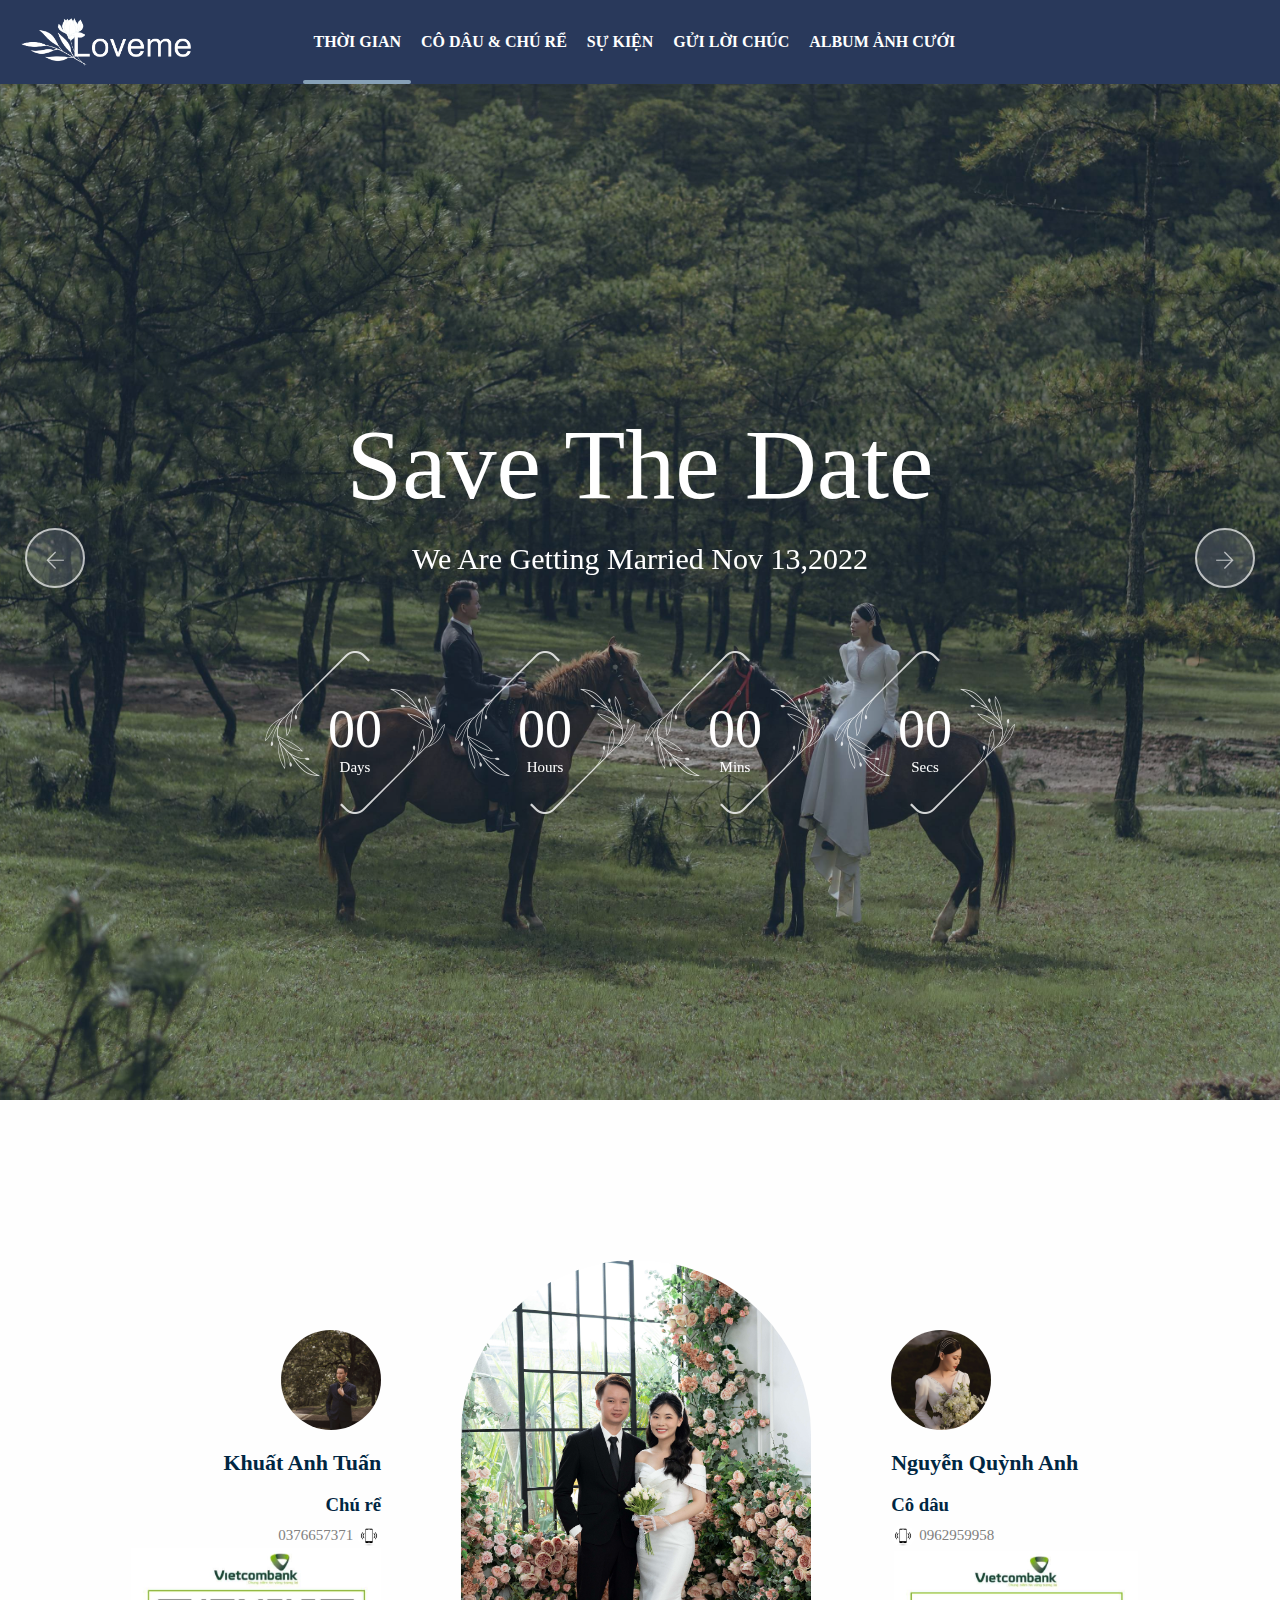
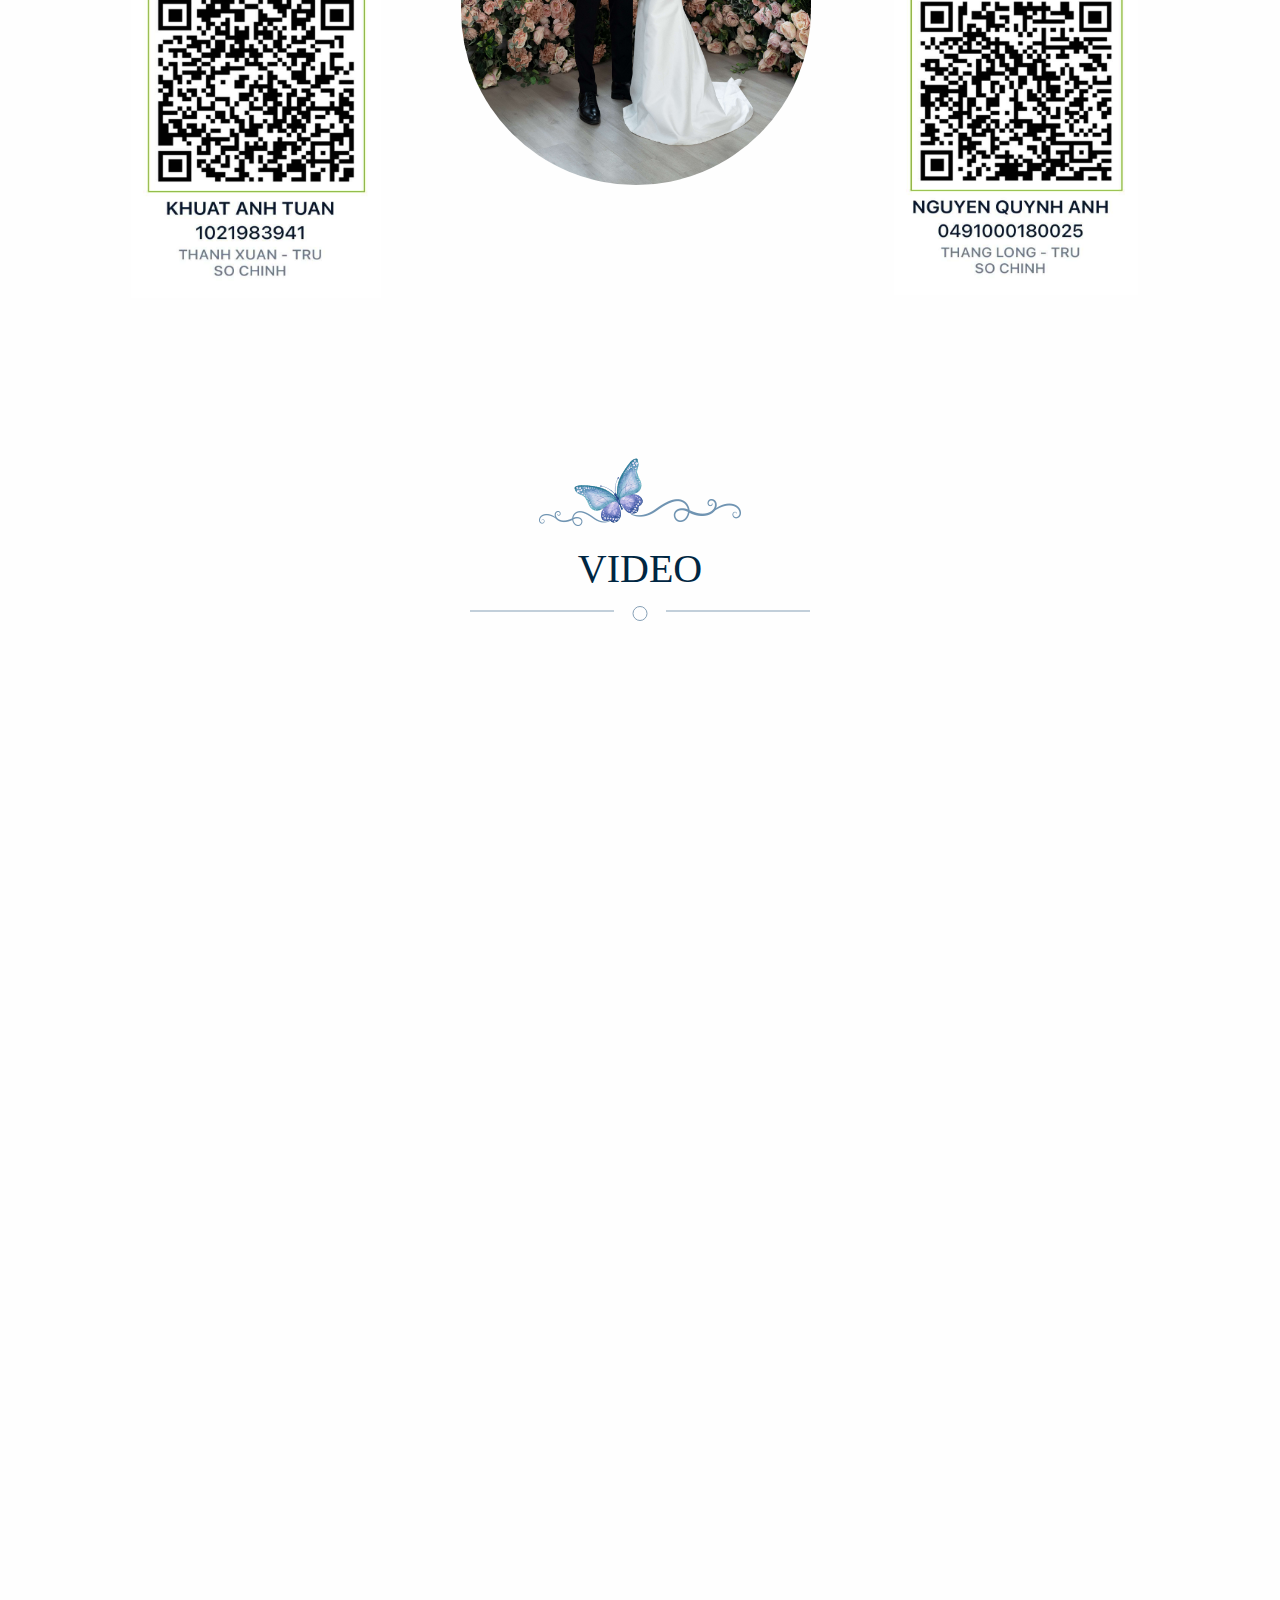
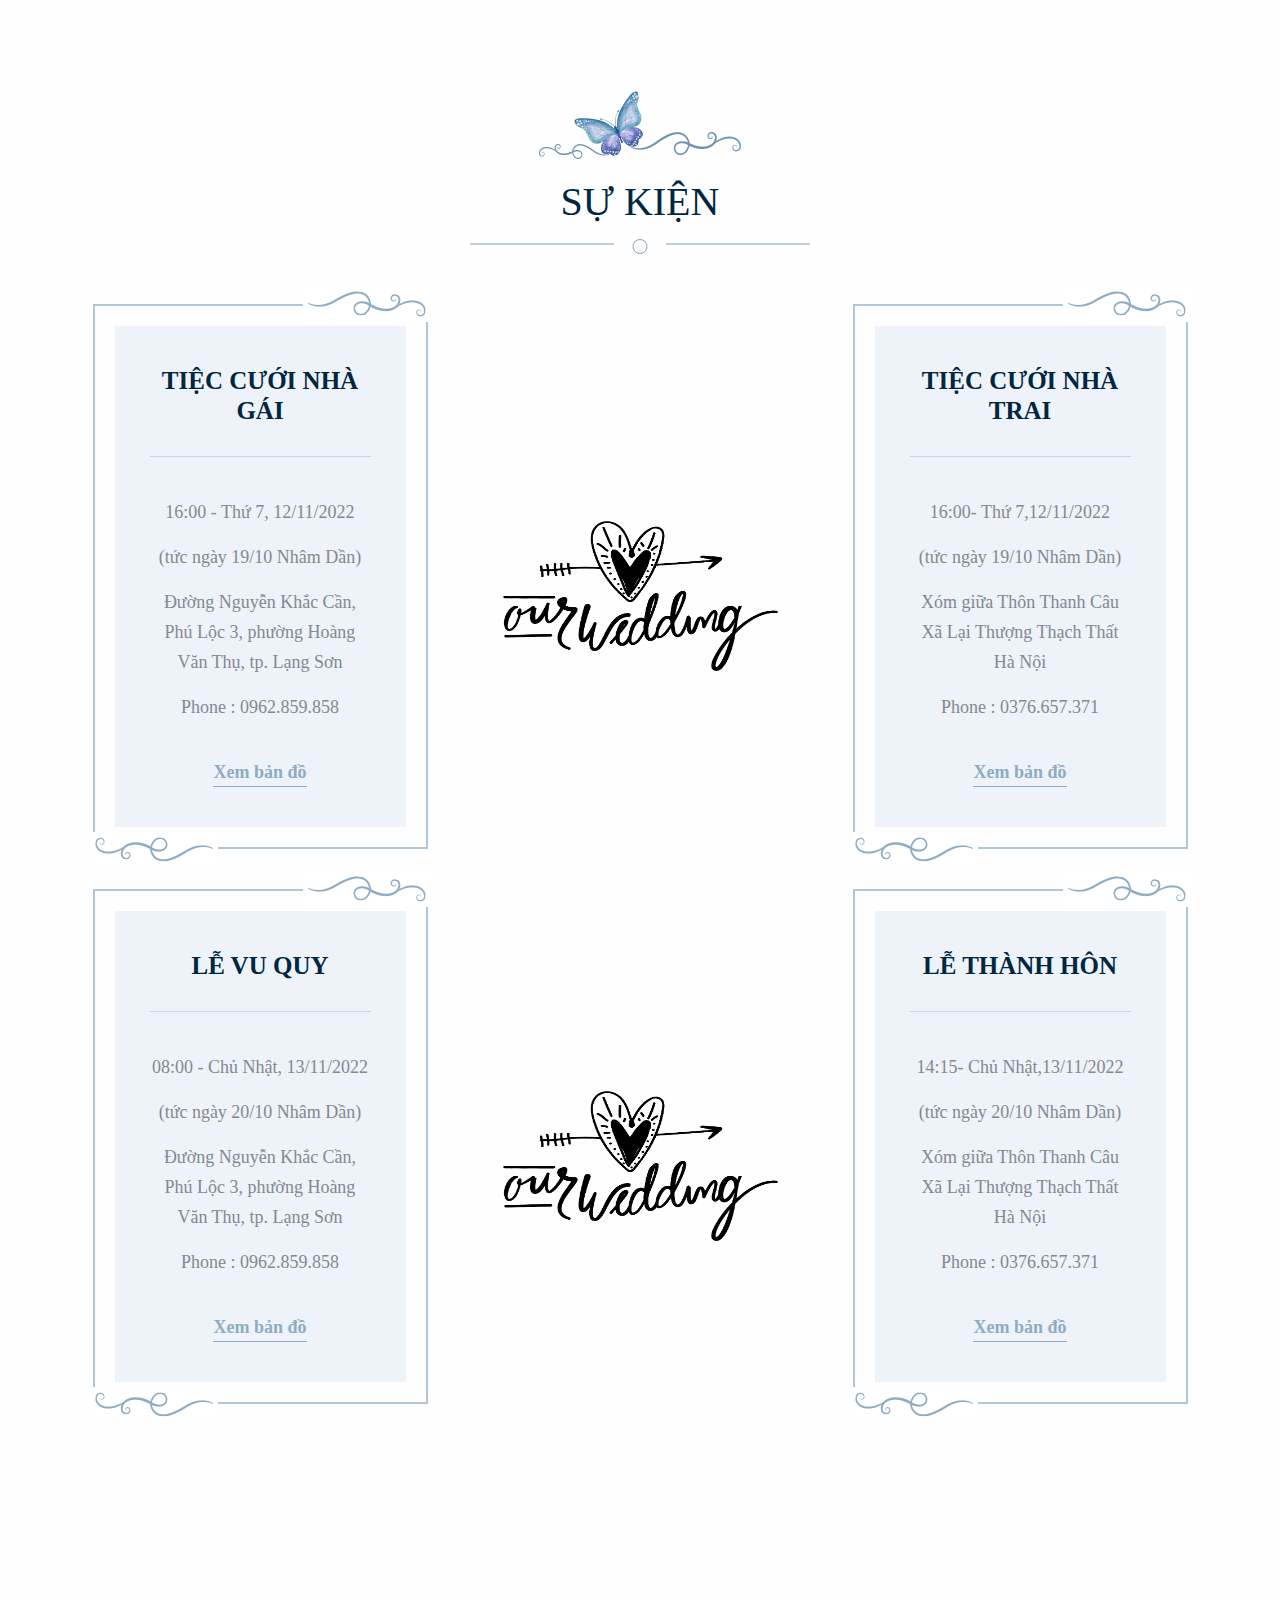
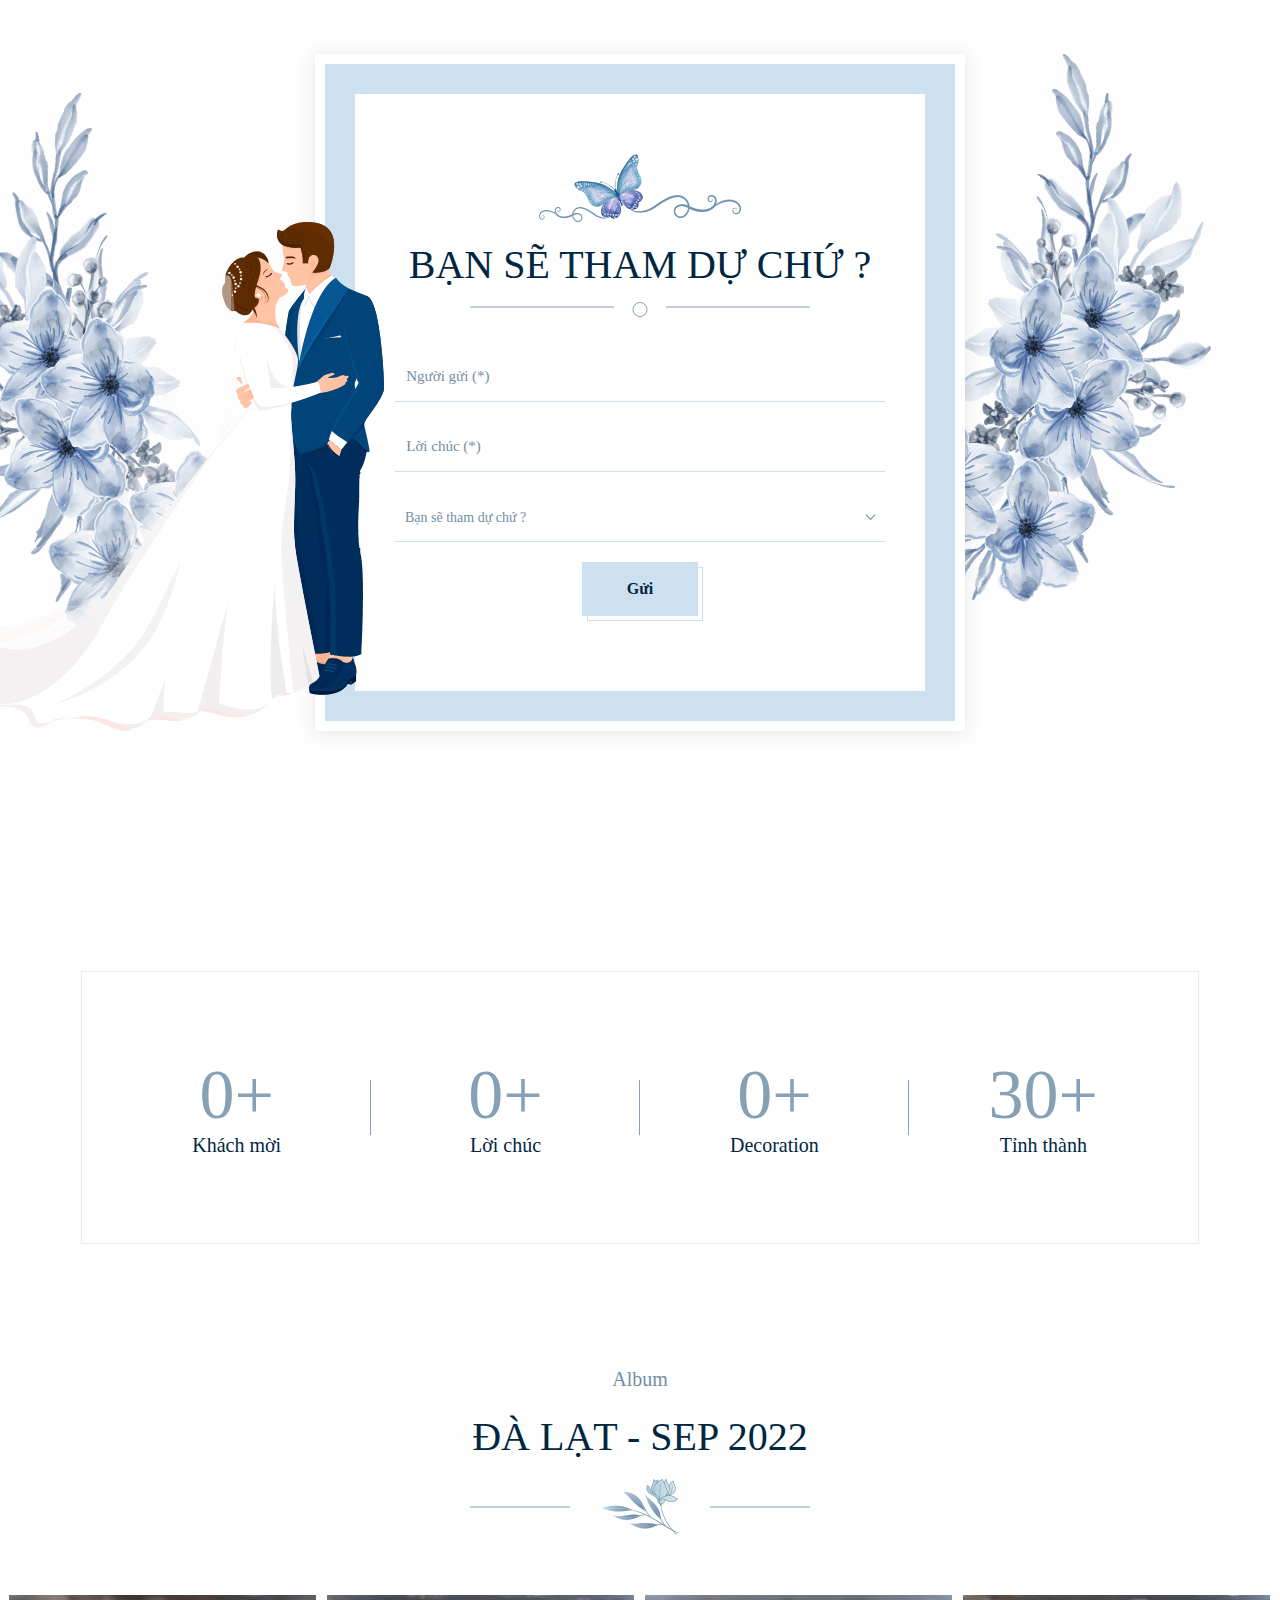
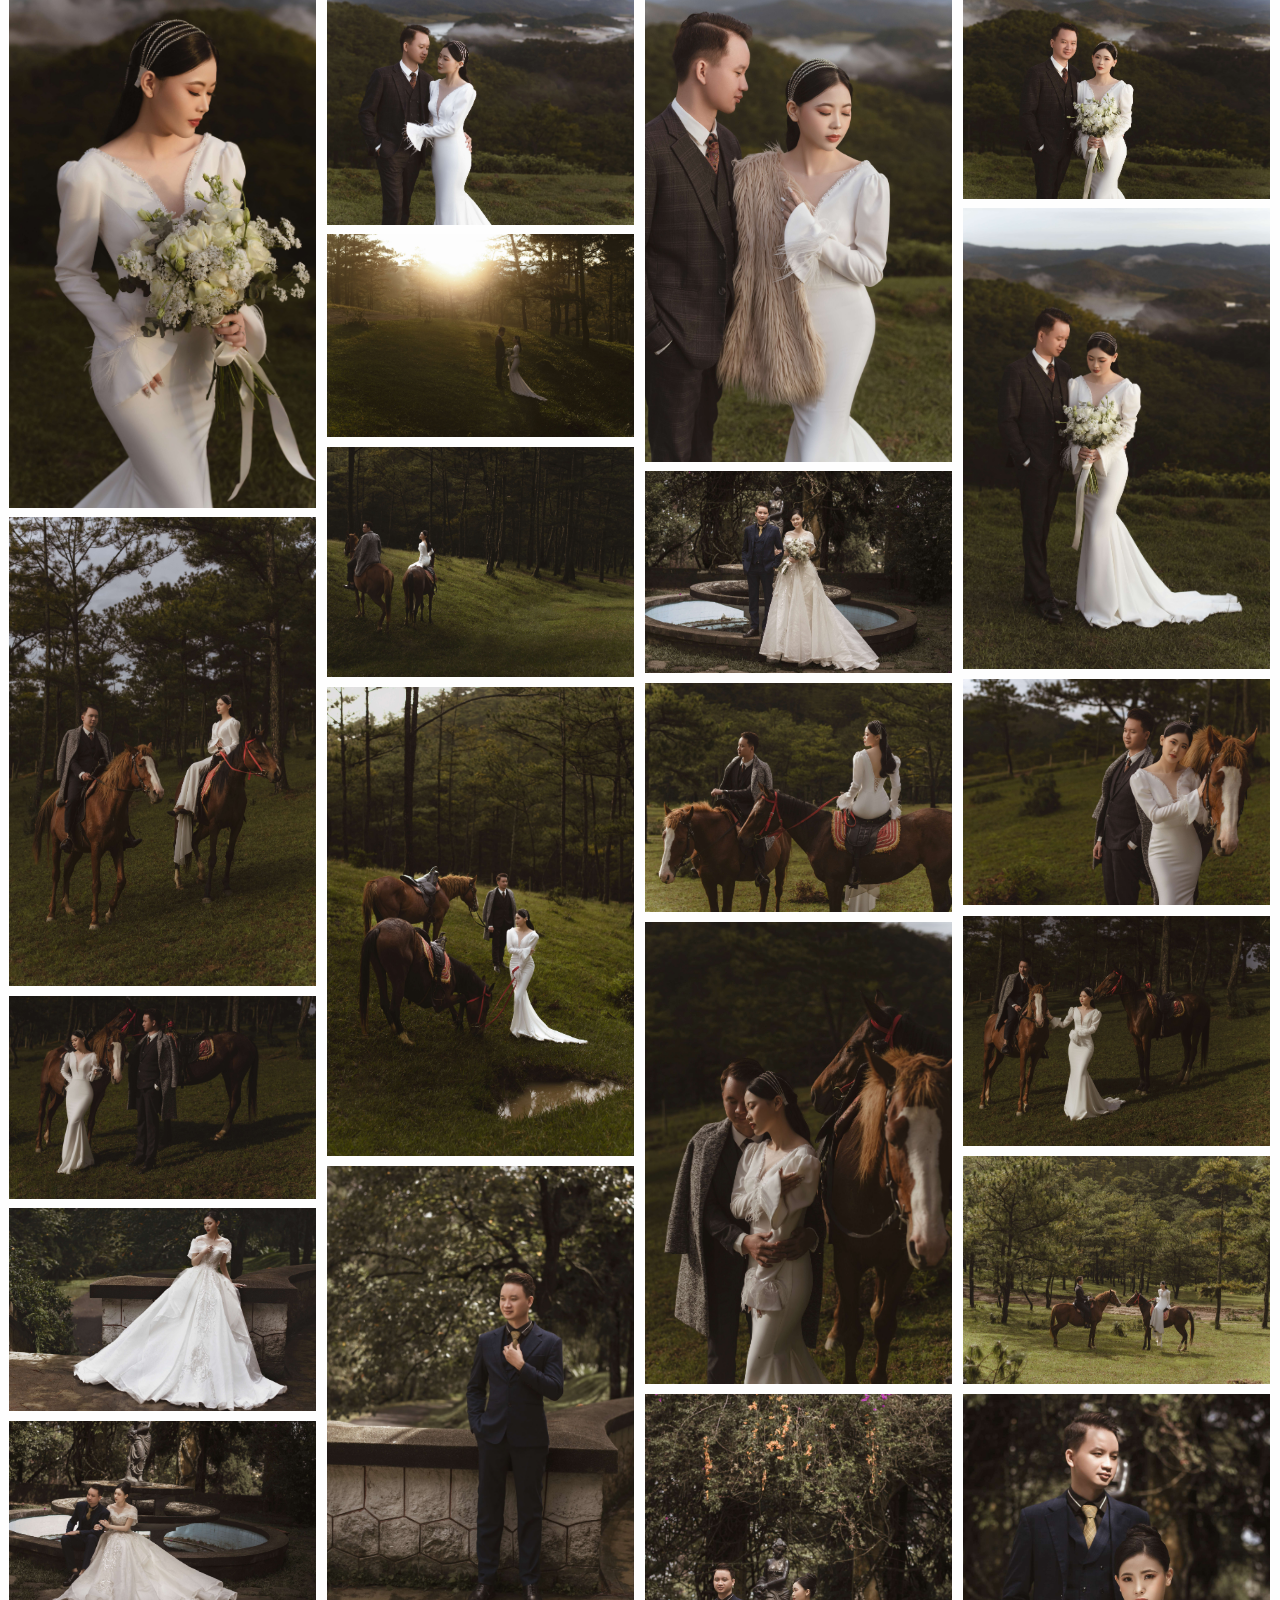
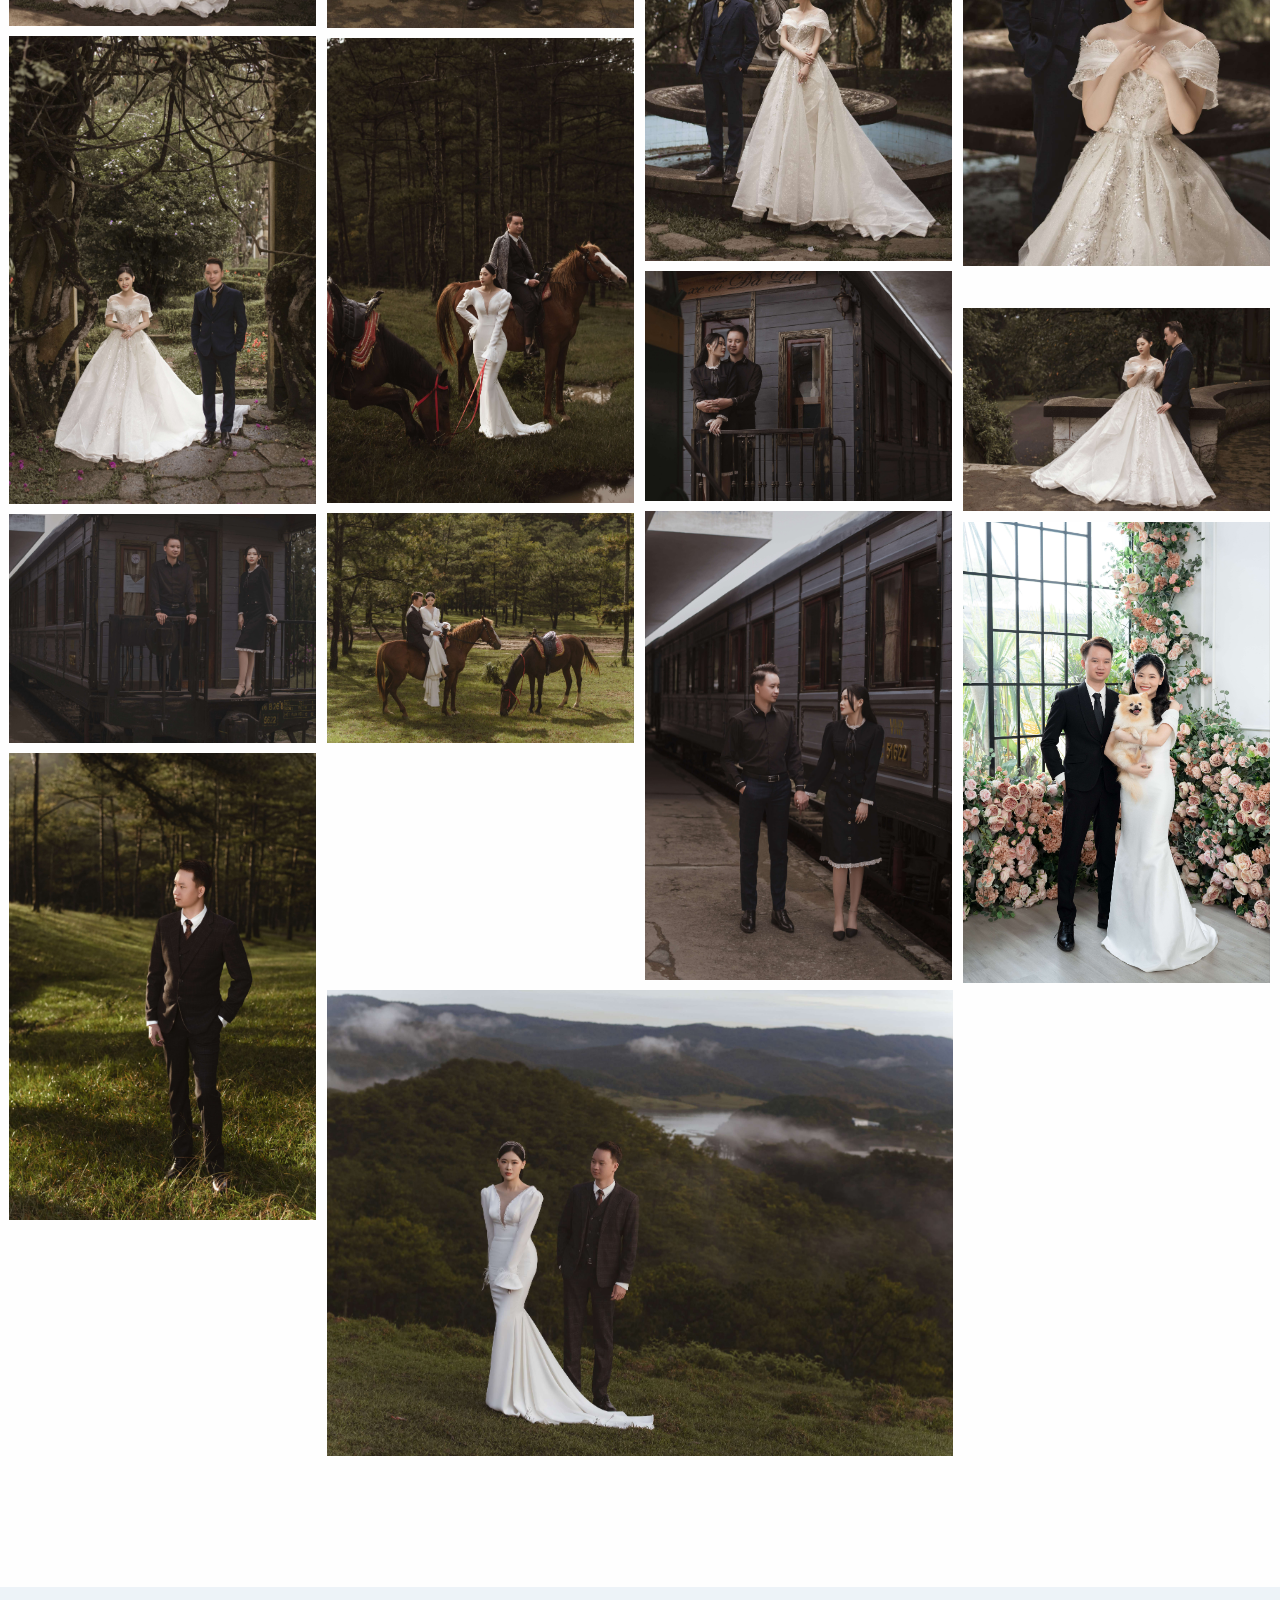
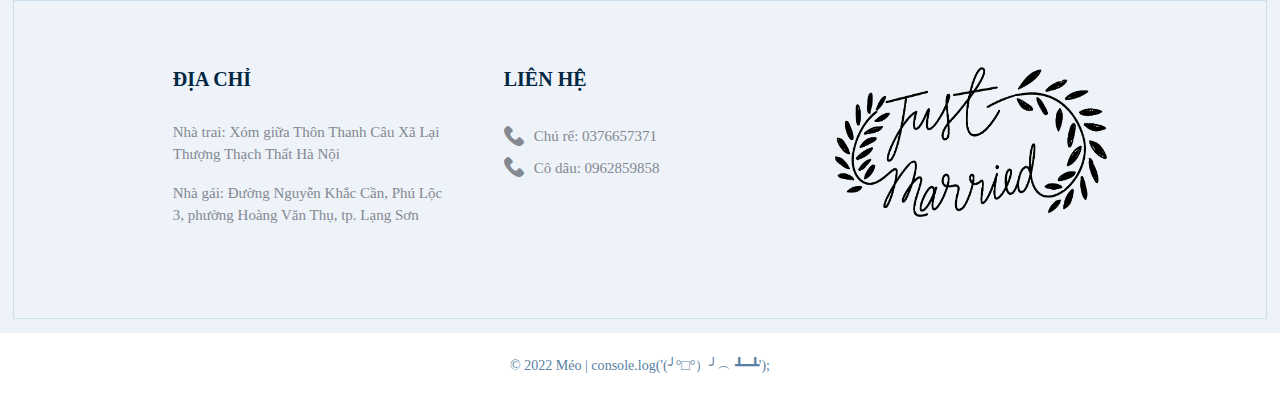
==== commit 1f84d1d3: "fix" ====
--- a/index.html
+++ b/index.html
@@ -431,7 +431,7 @@
                                                 Đường Nguyễn Khắc Cần, Phú Lộc 3, phường Hoàng Văn
                                                 Thụ, tp. Lạng Sơn
                                             </li>
-                                            <li>Phone : 0962.959.958</li>
+                                            <li>Phone : 0962.859.858</li>
 
                                             <li>
                                                 <a
@@ -507,7 +507,7 @@
                                                 Đường Nguyễn Khắc Cần, Phú Lộc 3, phường Hoàng Văn
                                                 Thụ, tp. Lạng Sơn
                                             </li>
-                                            <li>Phone : 0962.959.958</li>
+                                            <li>Phone : 0962.859.858</li>
 
                                             <li>
                                                 <a
@@ -623,6 +623,8 @@
                                             Bạn sẽ tham dự chứ ?
                                         </option>
                                         <option>Tất cả các sự kiện</option>
+                                        <option>Tiệc cưới nhà gái</option>
+                                        <option>Tiệc cưới nhà trai</option>
                                         <option>Lễ vu quy</option>
                                         <option>Lễ thành hôn</option>
                                         <option>Thật tiếc! Tôi không thể tham dự được :"(</option>
@@ -645,14 +647,14 @@
                                             myElement.style.display = "block";
                                             setTimeout(() => {
                                                 myElement.style.display = "none";
-                                            }, 10000);
+                                            }, 5000);
                                         }
                                     }
                                 </script>
                                 <div class="clearfix error-handling-messages">
                                     <div id="c-success">Xin cảm ơn !</div>
                                     <div id="c-error">
-                                        Đã sảy ra lỗi khi thực hiện. Vui lòng thử lại.
+                                        Đã xảy ra lỗi khi thực hiện. Vui lòng thử lại.
                                     </div>
                                 </div>
                             </form>
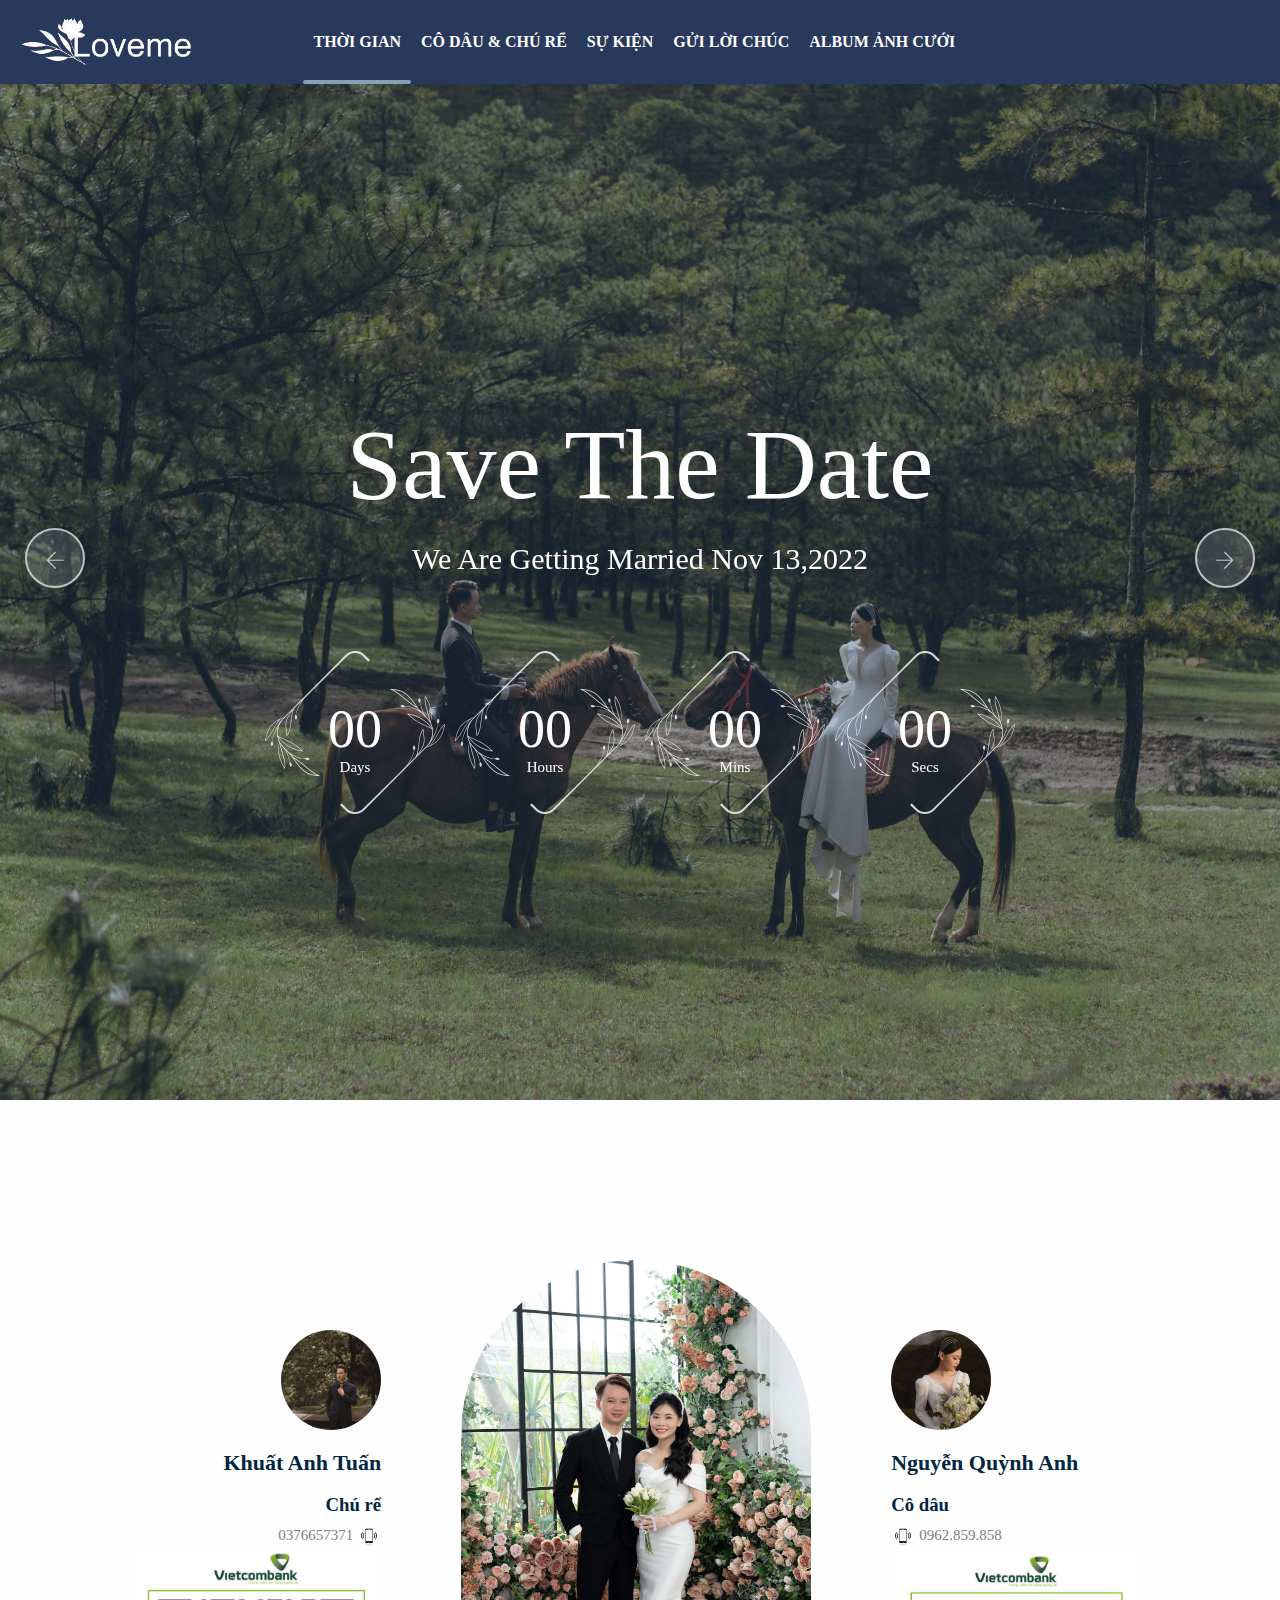
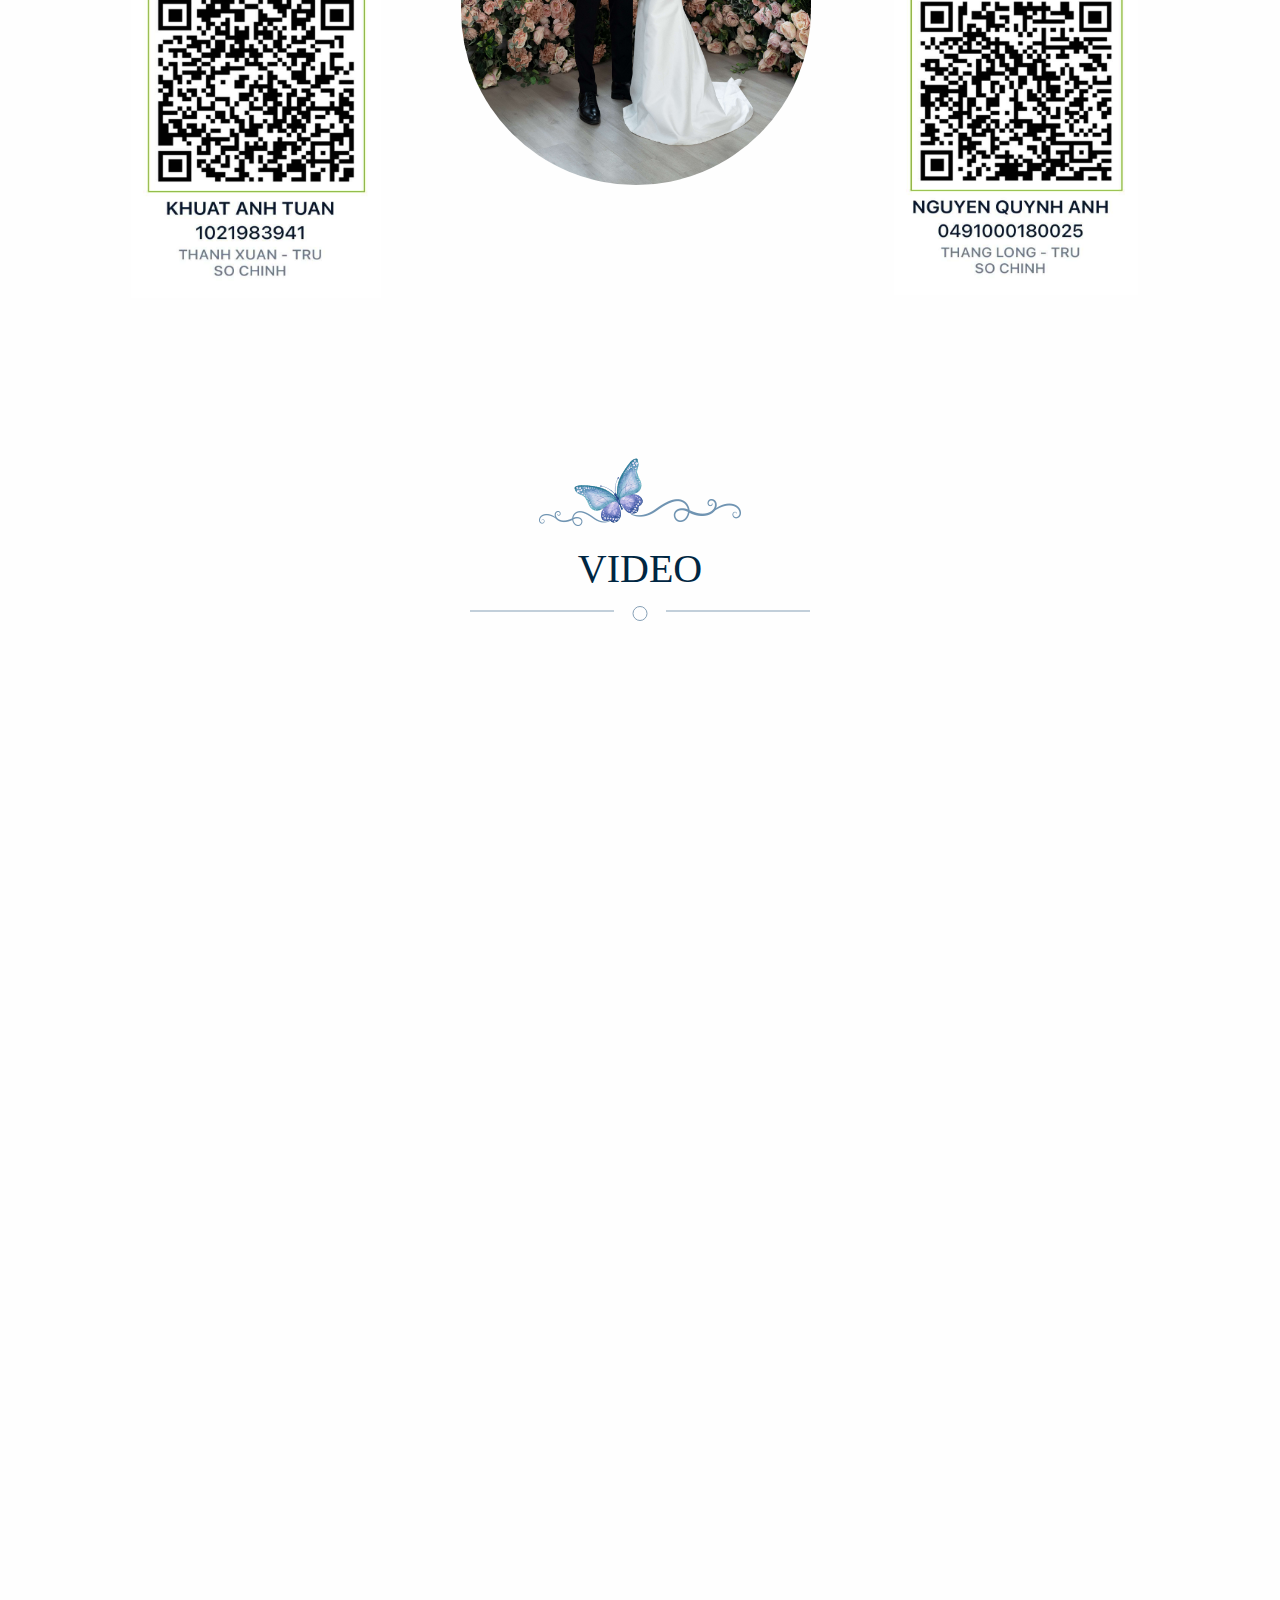
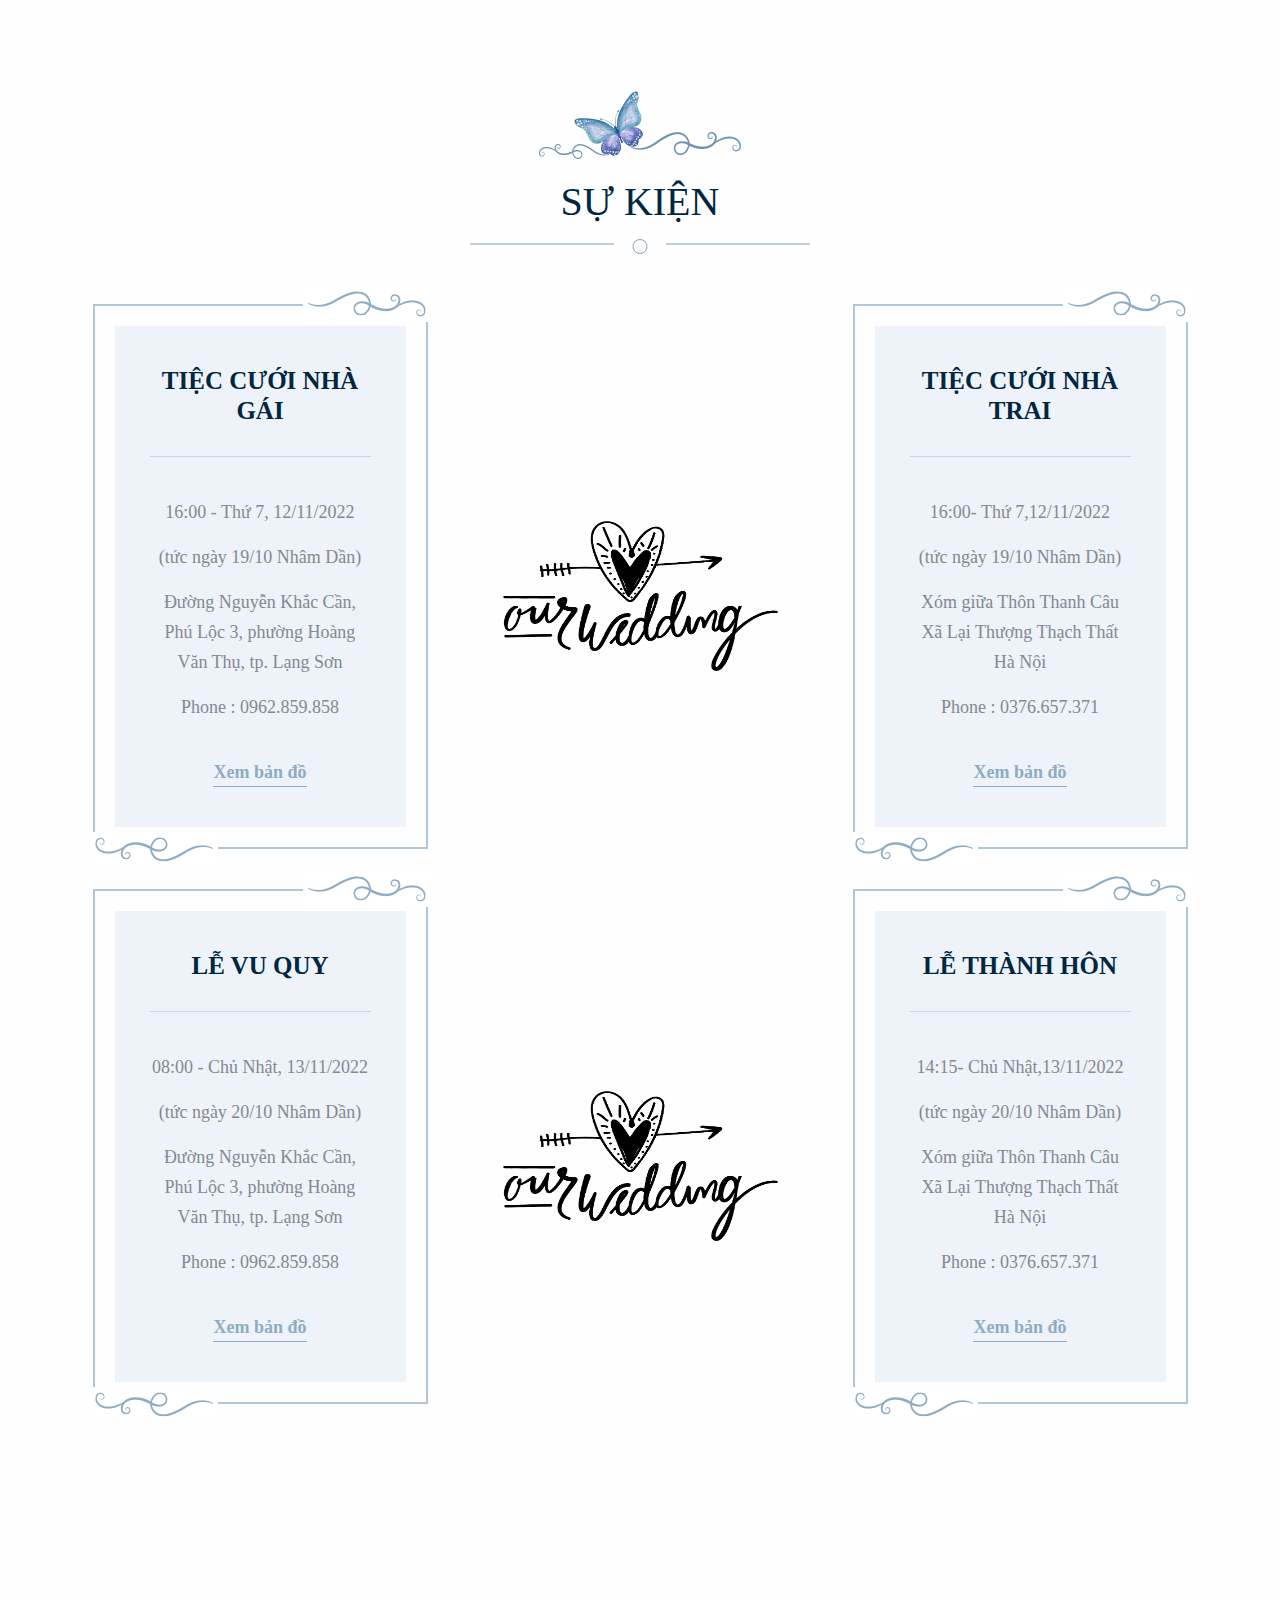
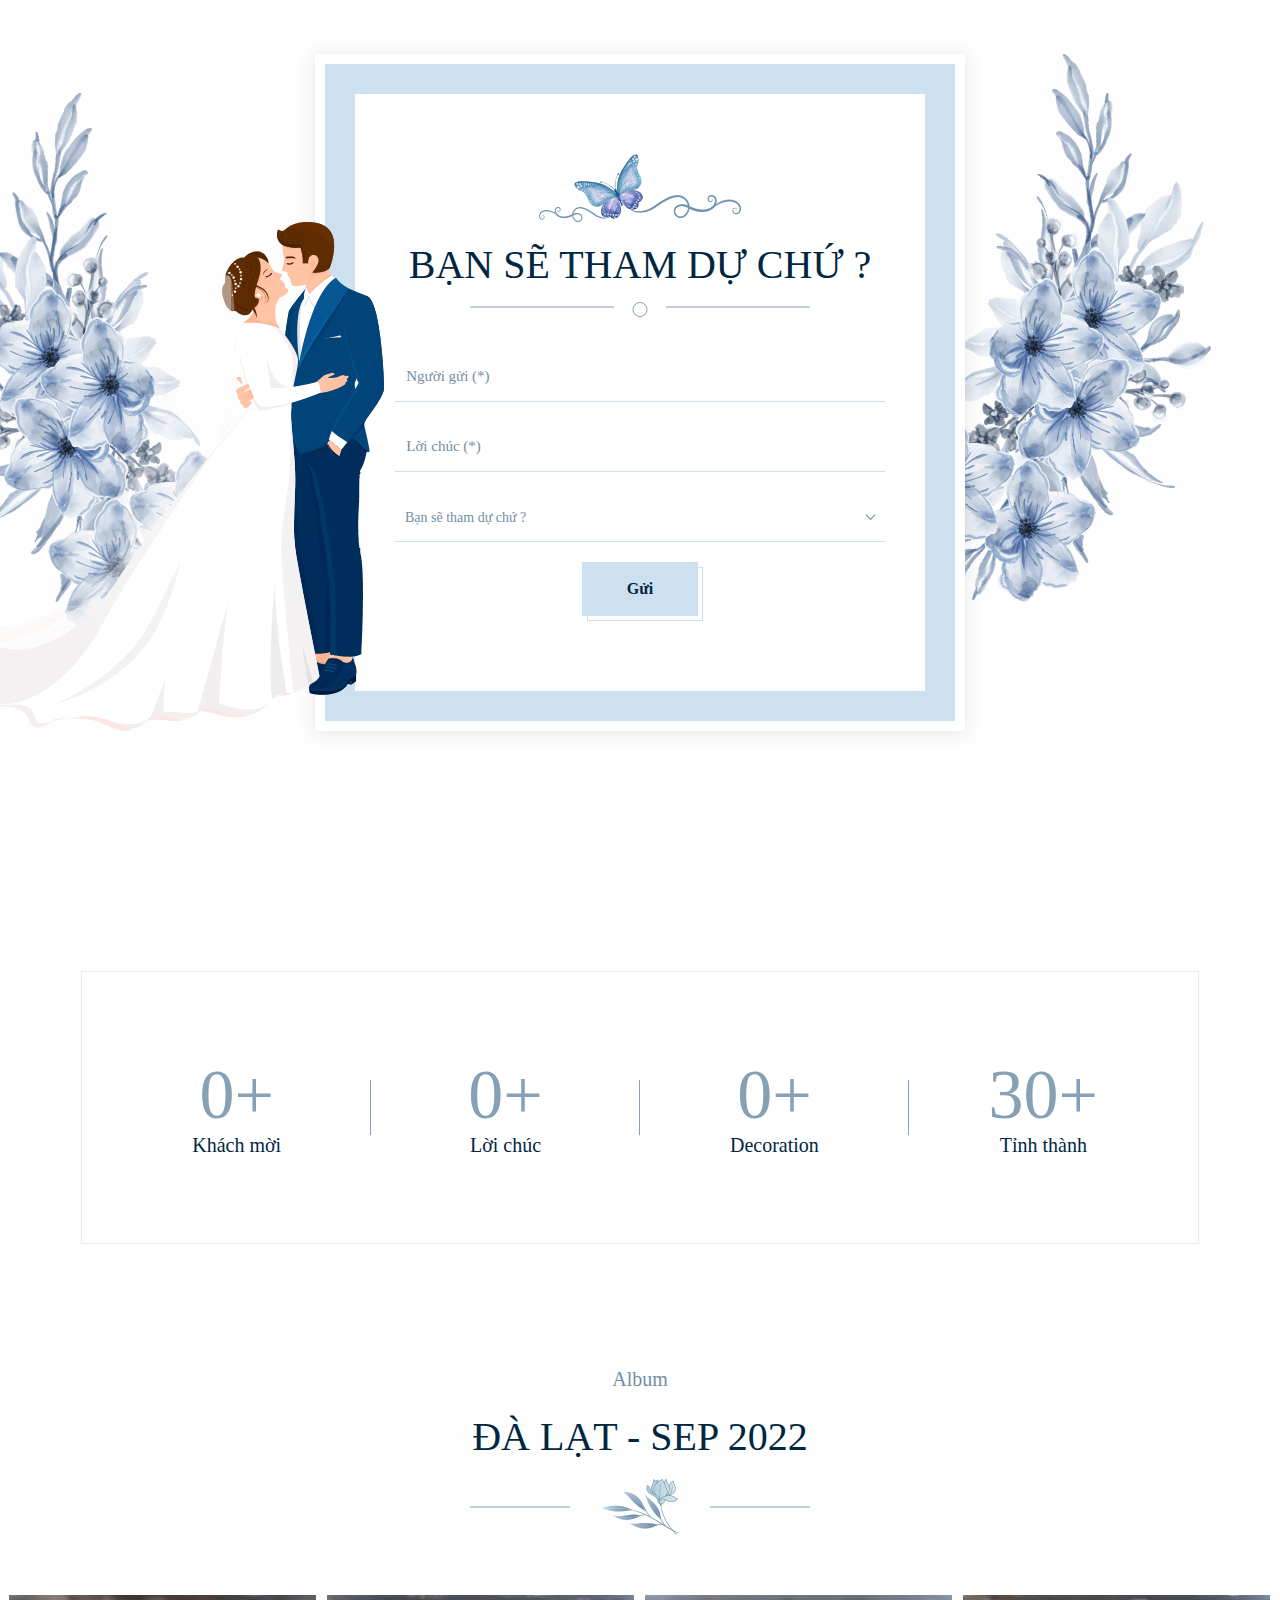
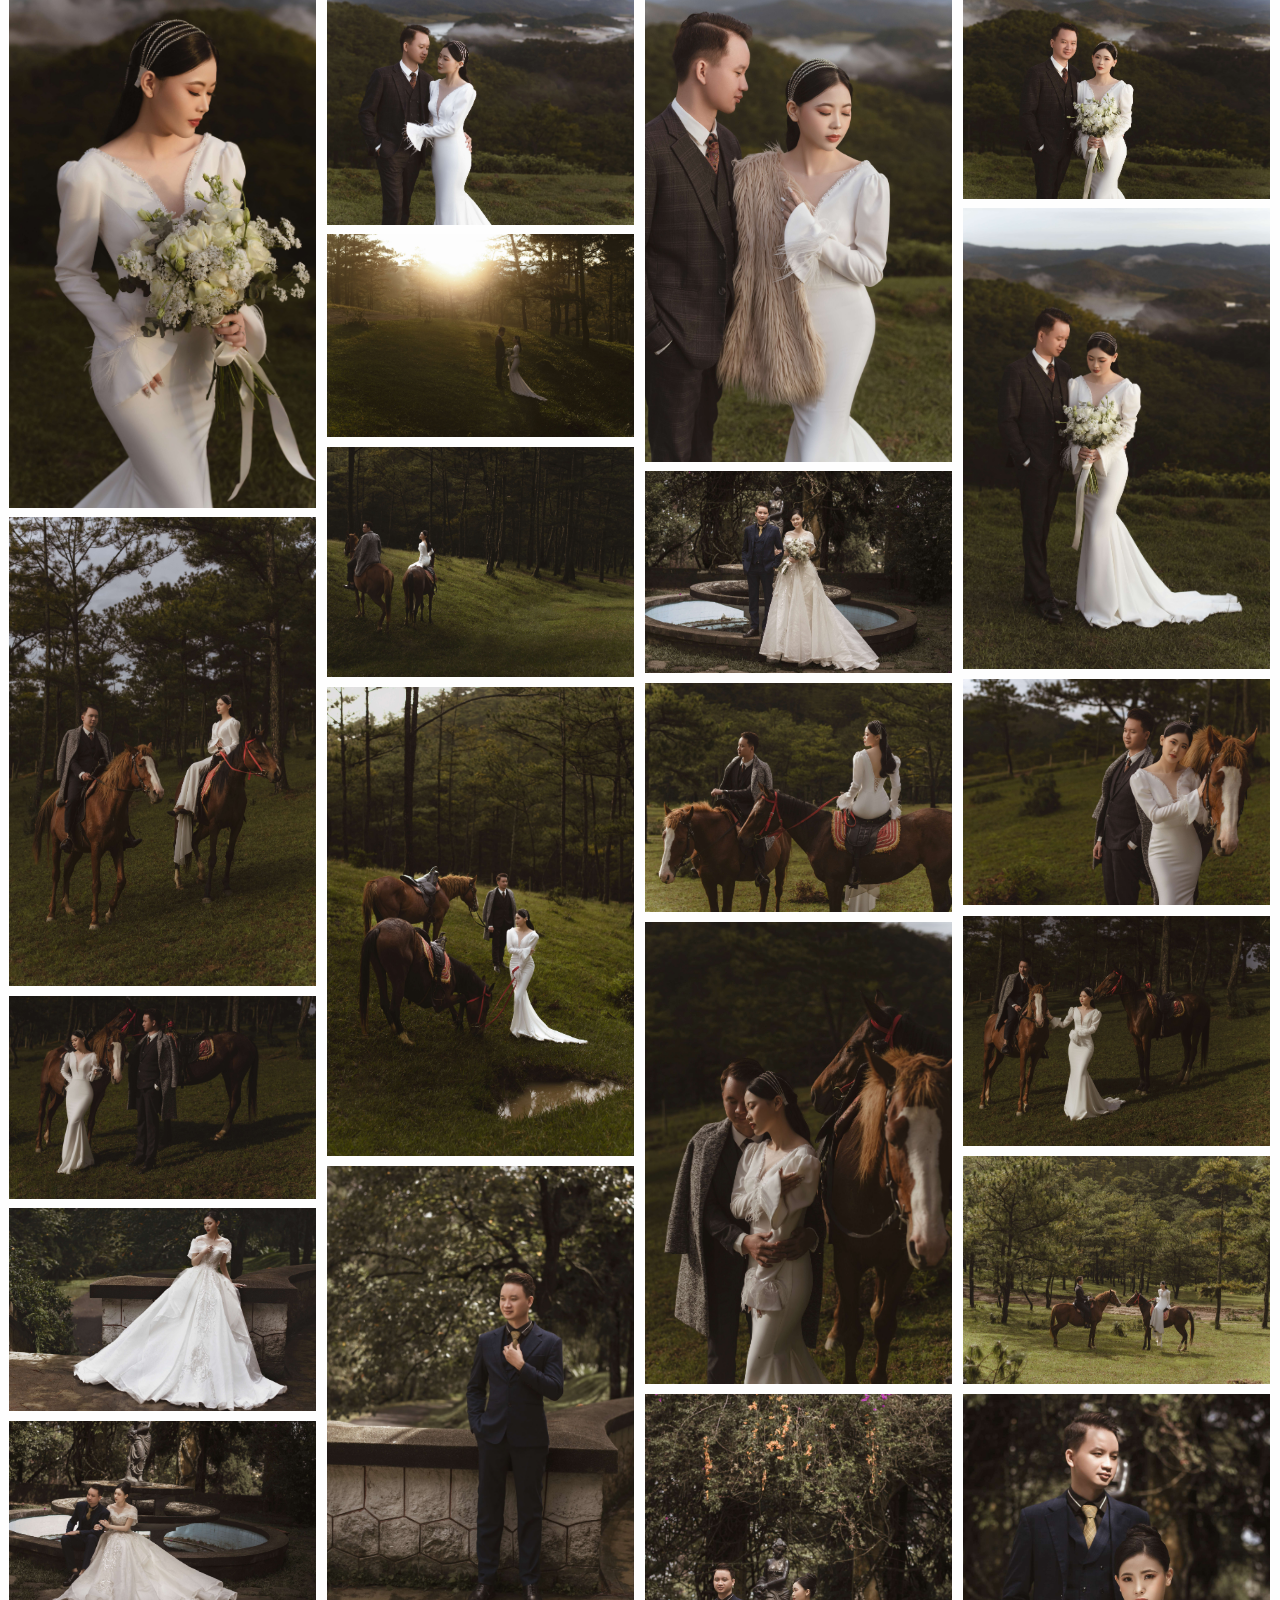
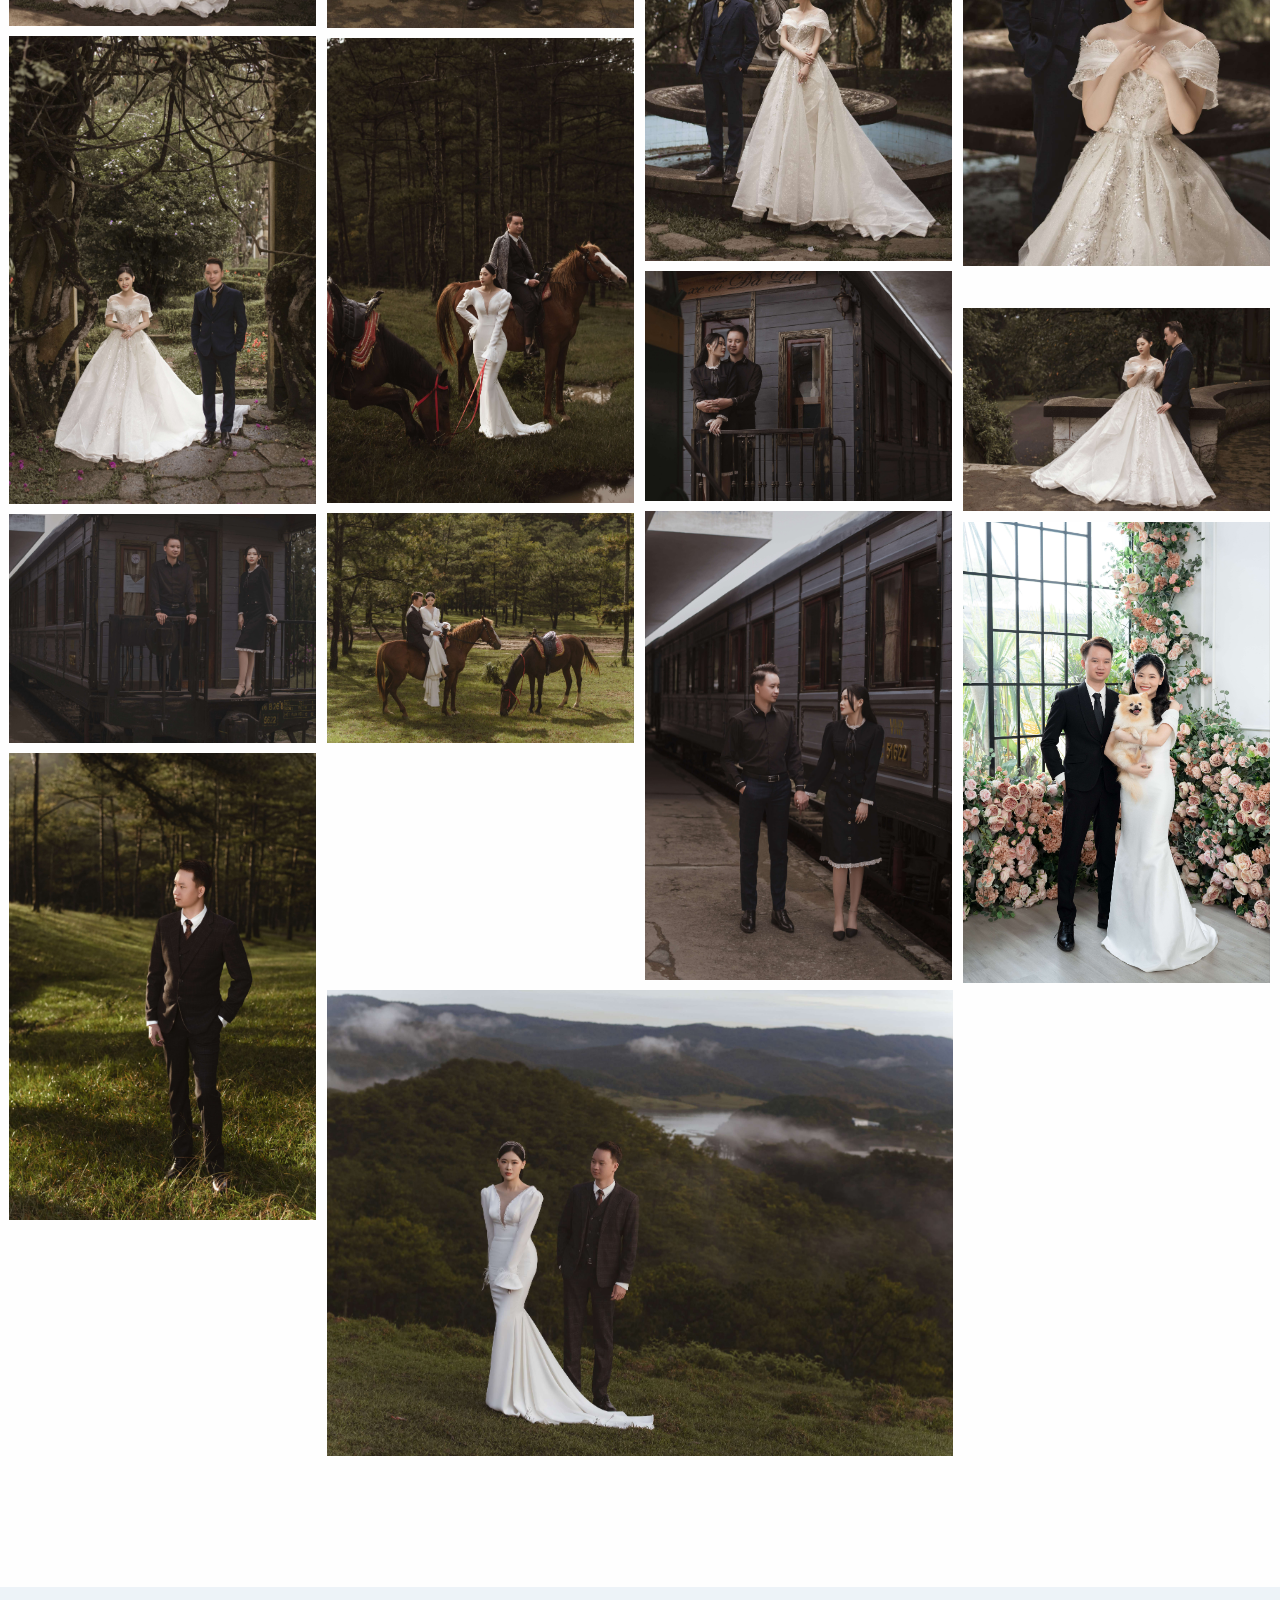
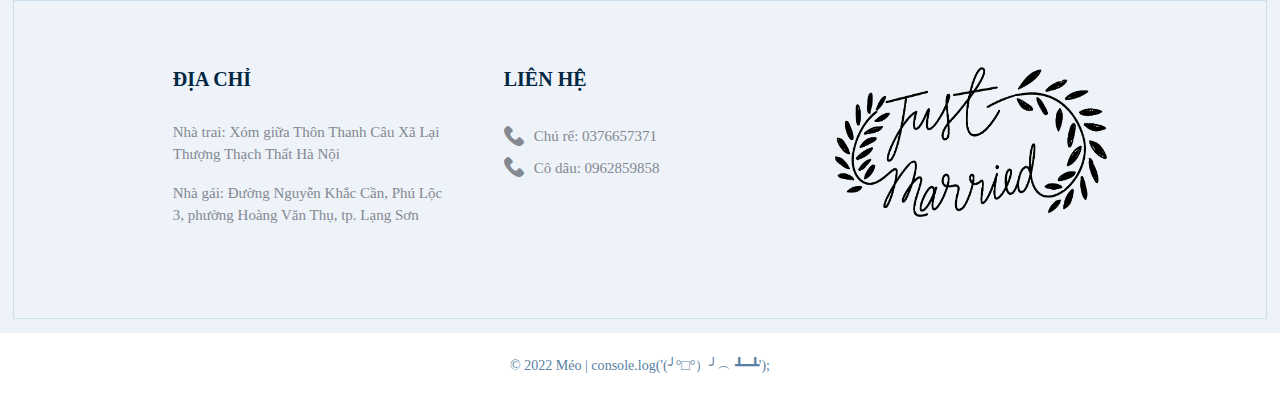
==== commit 23dce422: "fix" ====
--- a/index.html
+++ b/index.html
@@ -225,7 +225,7 @@
                                             style="border-radius: 100%; margin-right: 4px"
                                             src="assets/images/dt.jpg"
                                         />
-                                        <div style="color: grey">0962959958</div>
+                                        <div style="color: grey">0962.859.858</div>
                                     </div>
 
                                     <img
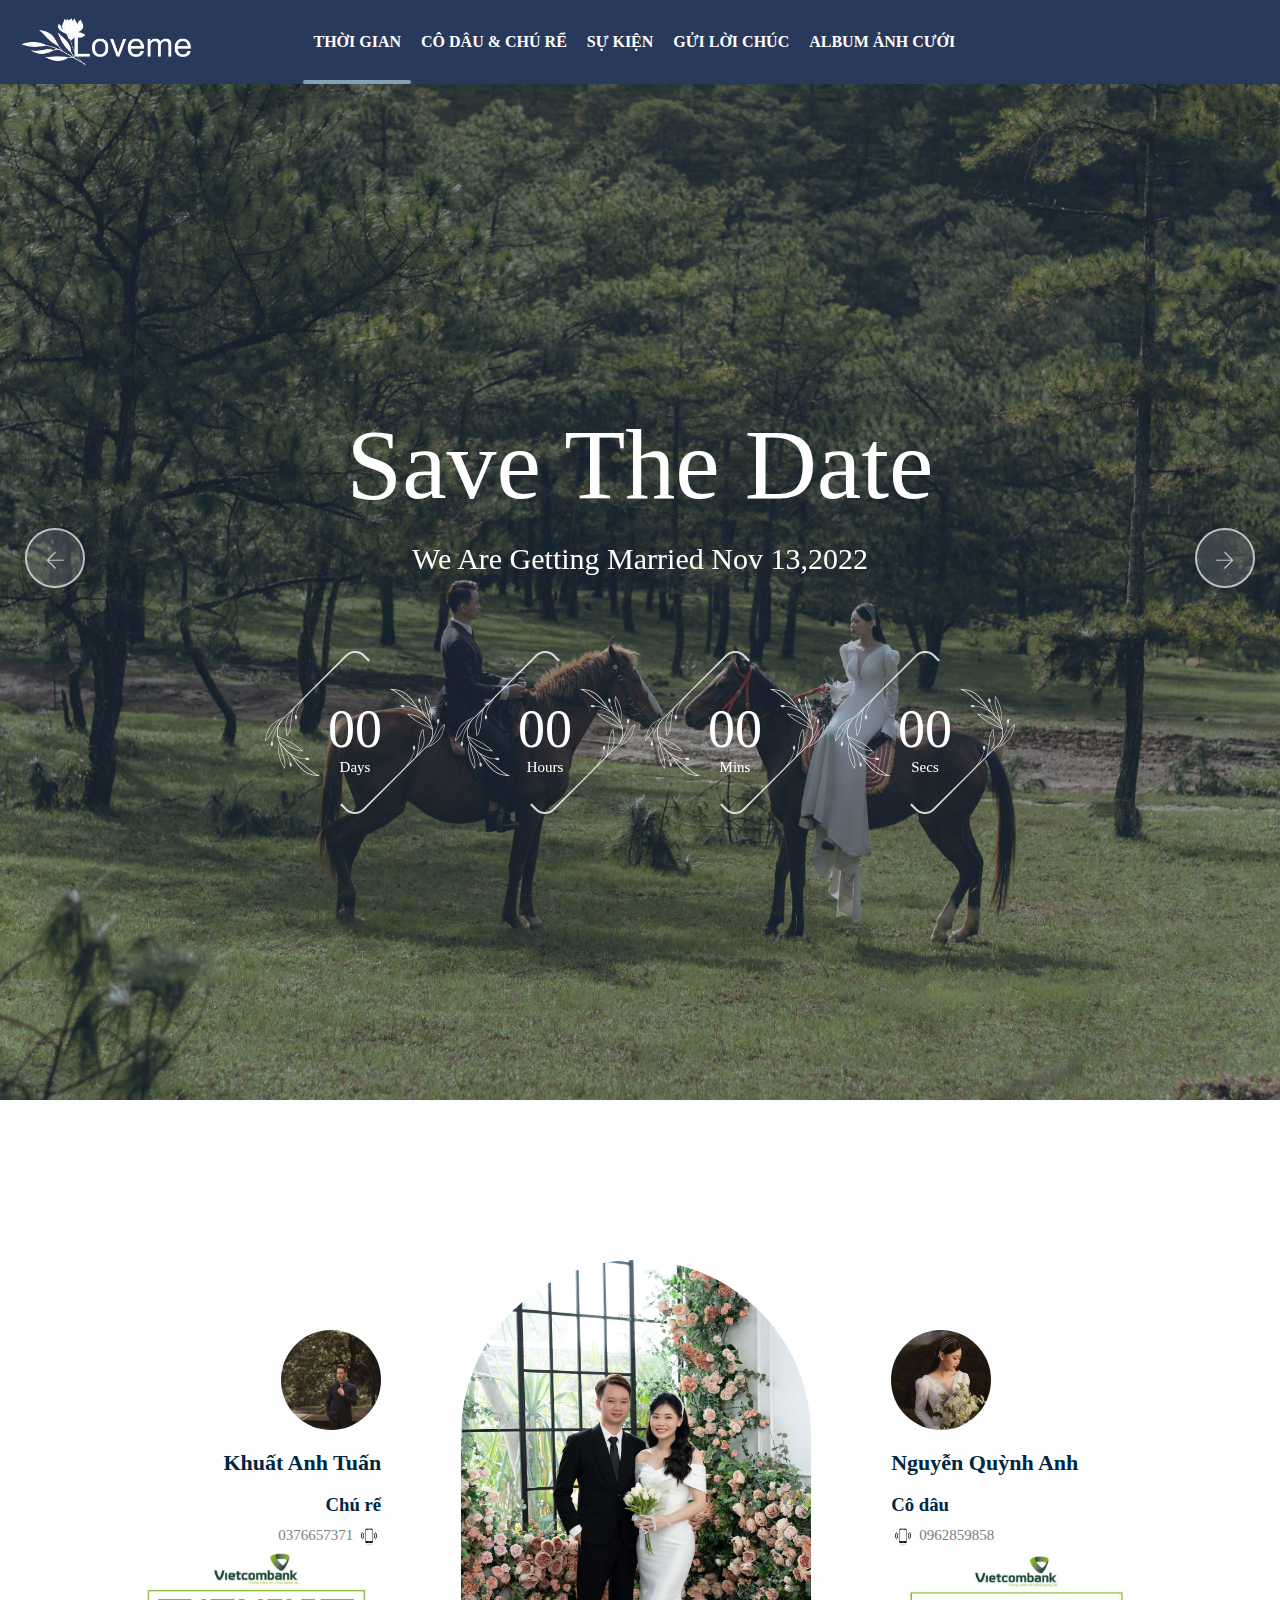
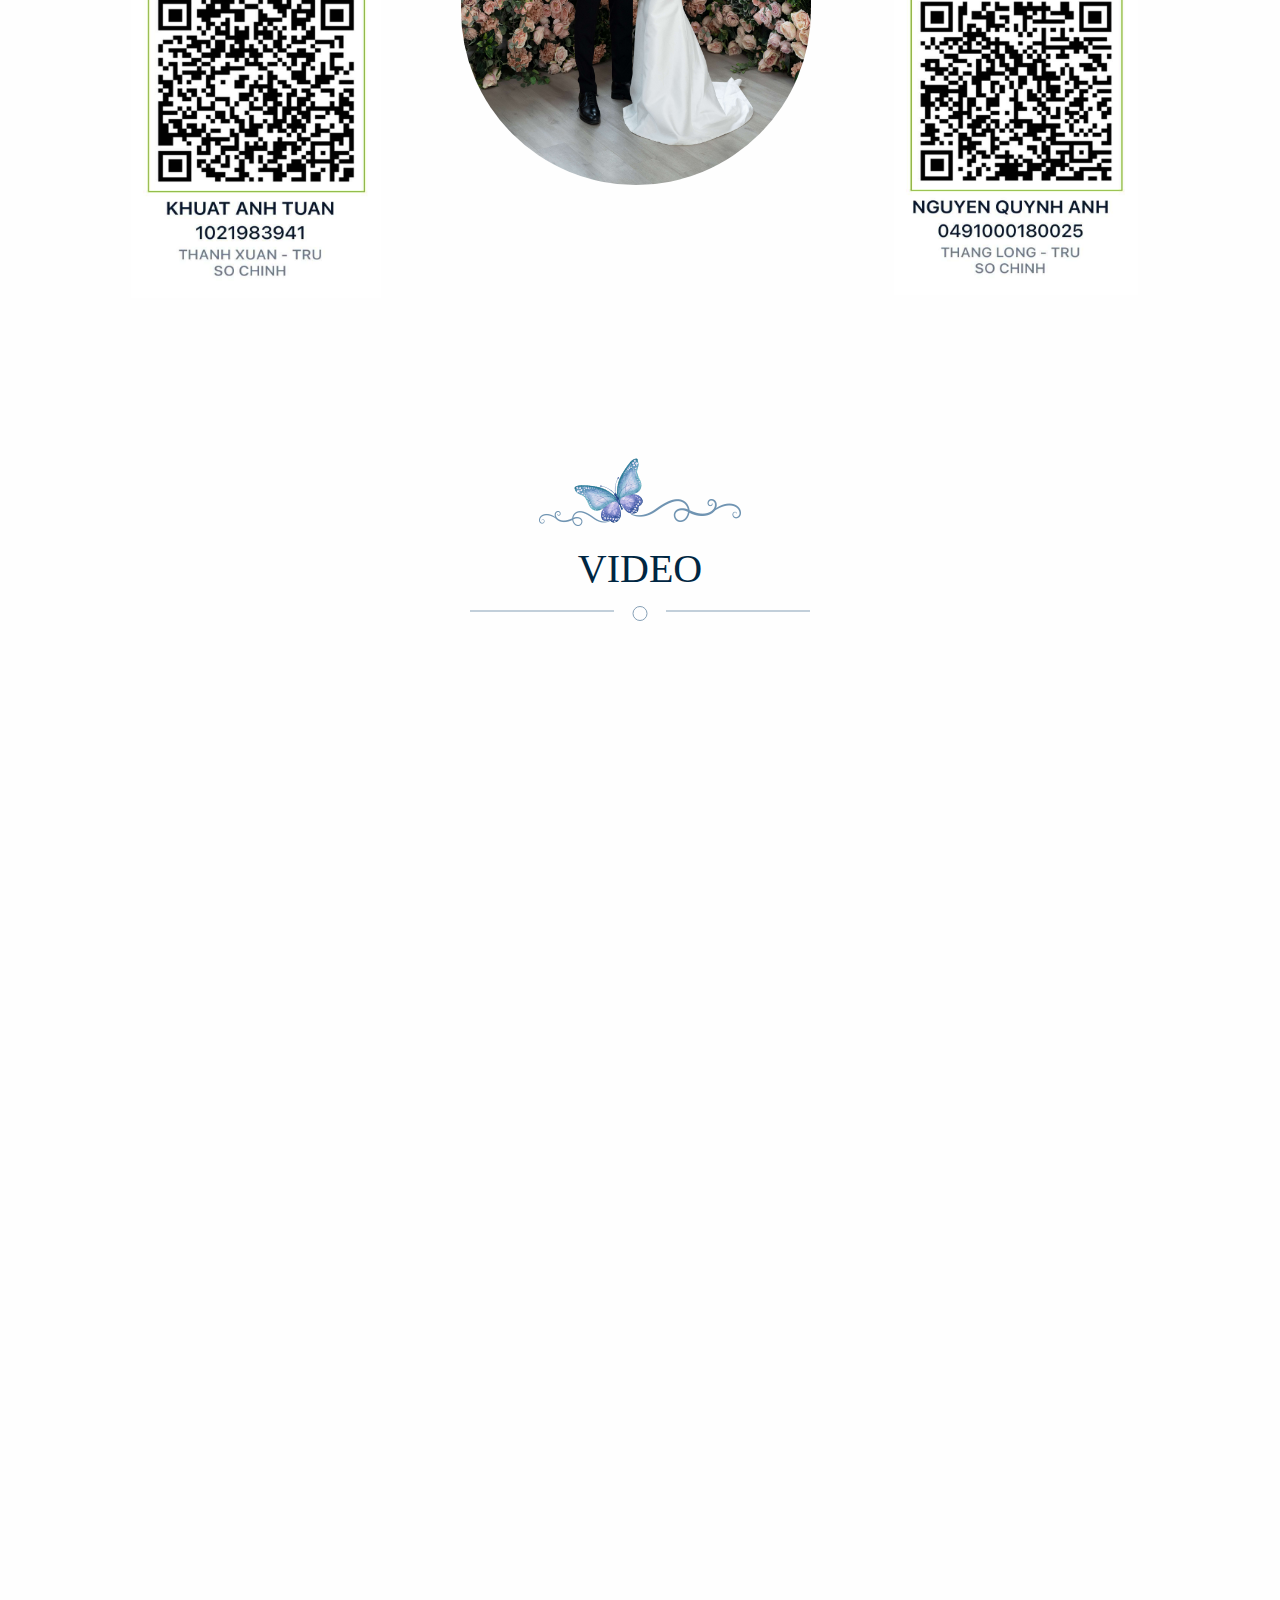
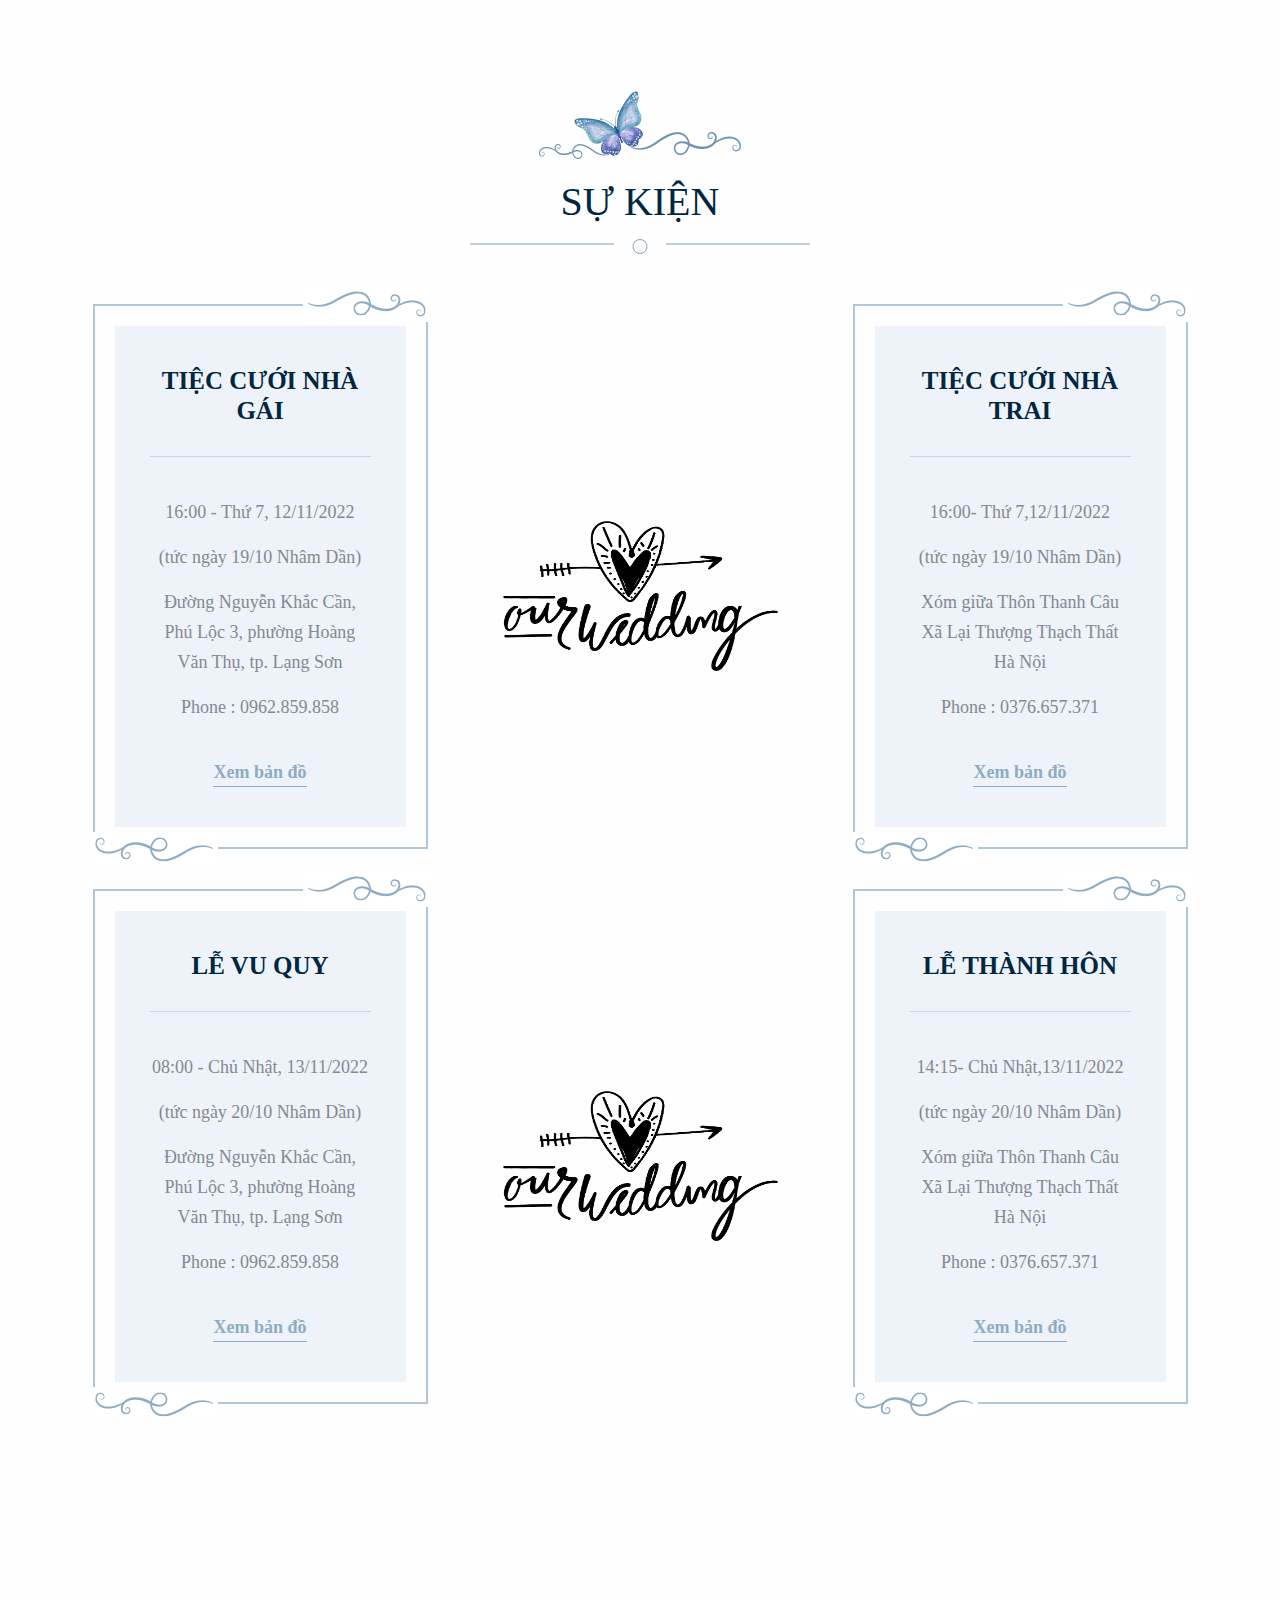
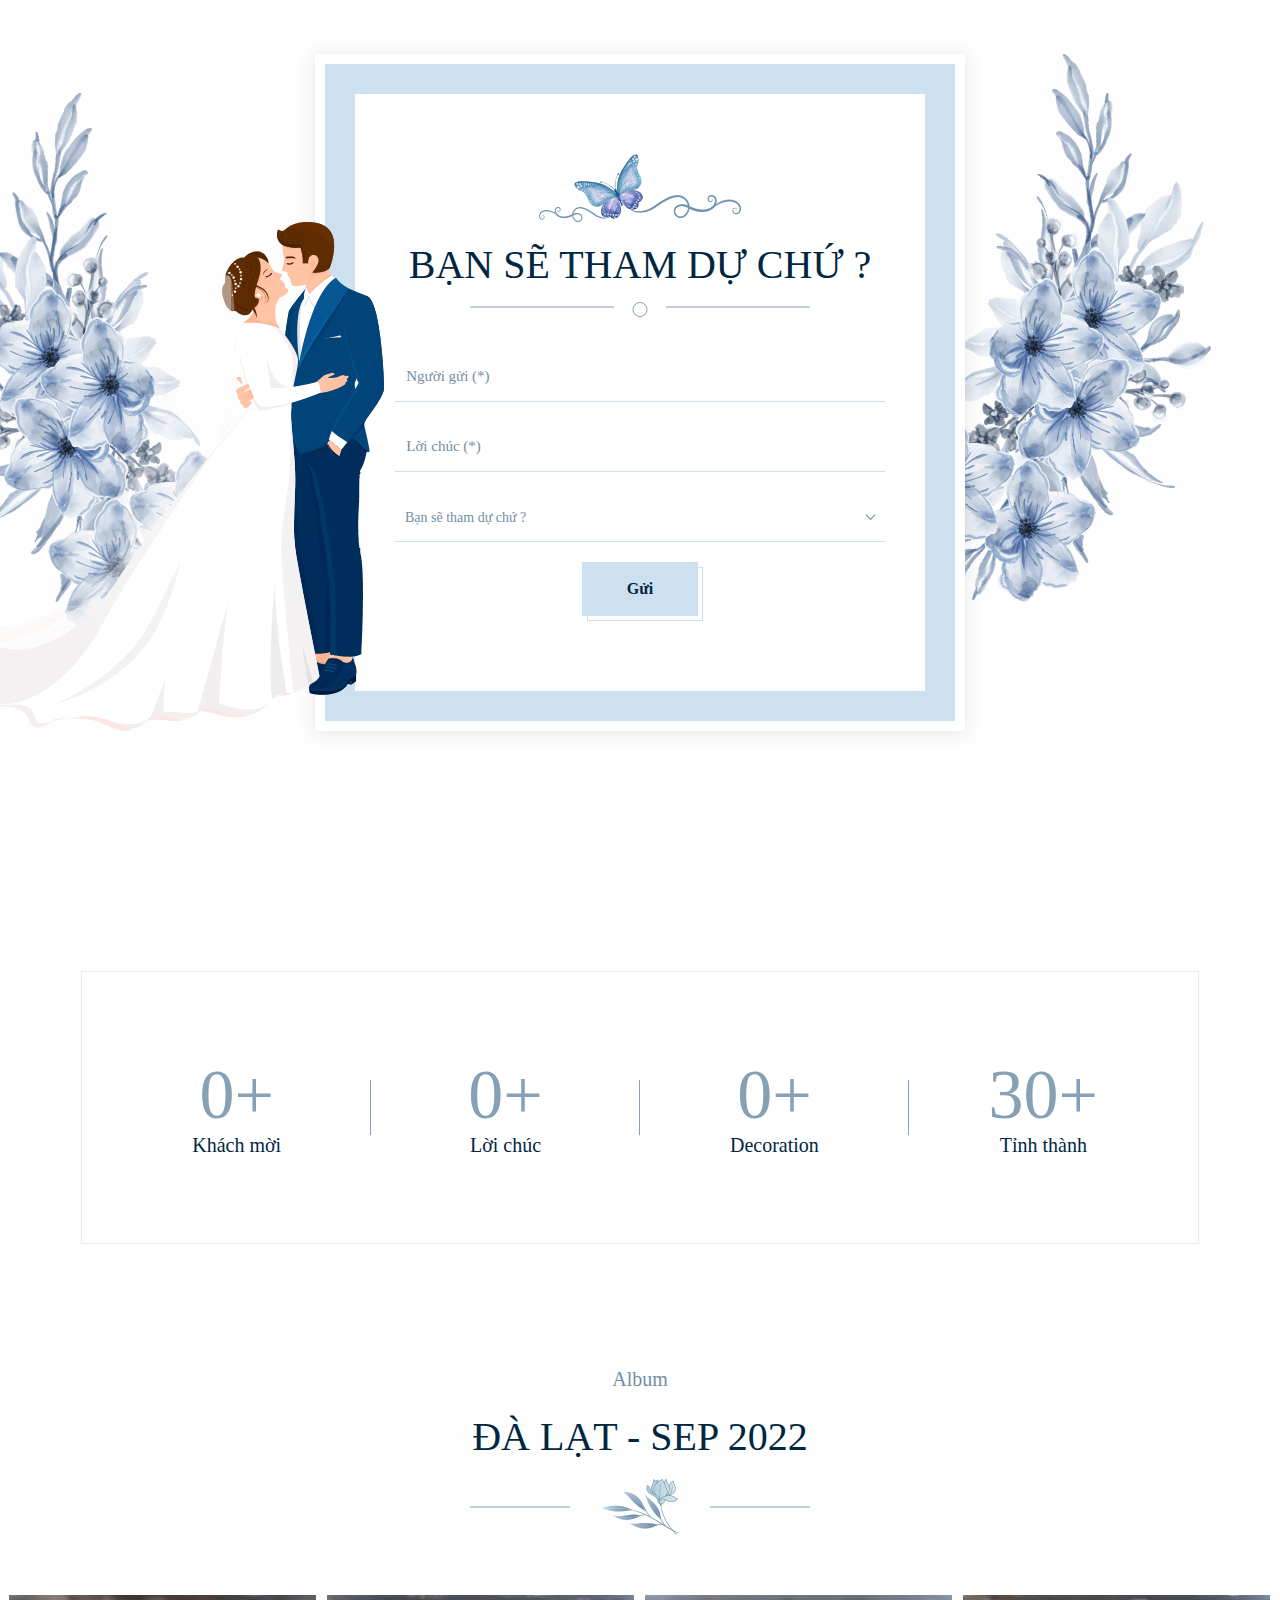
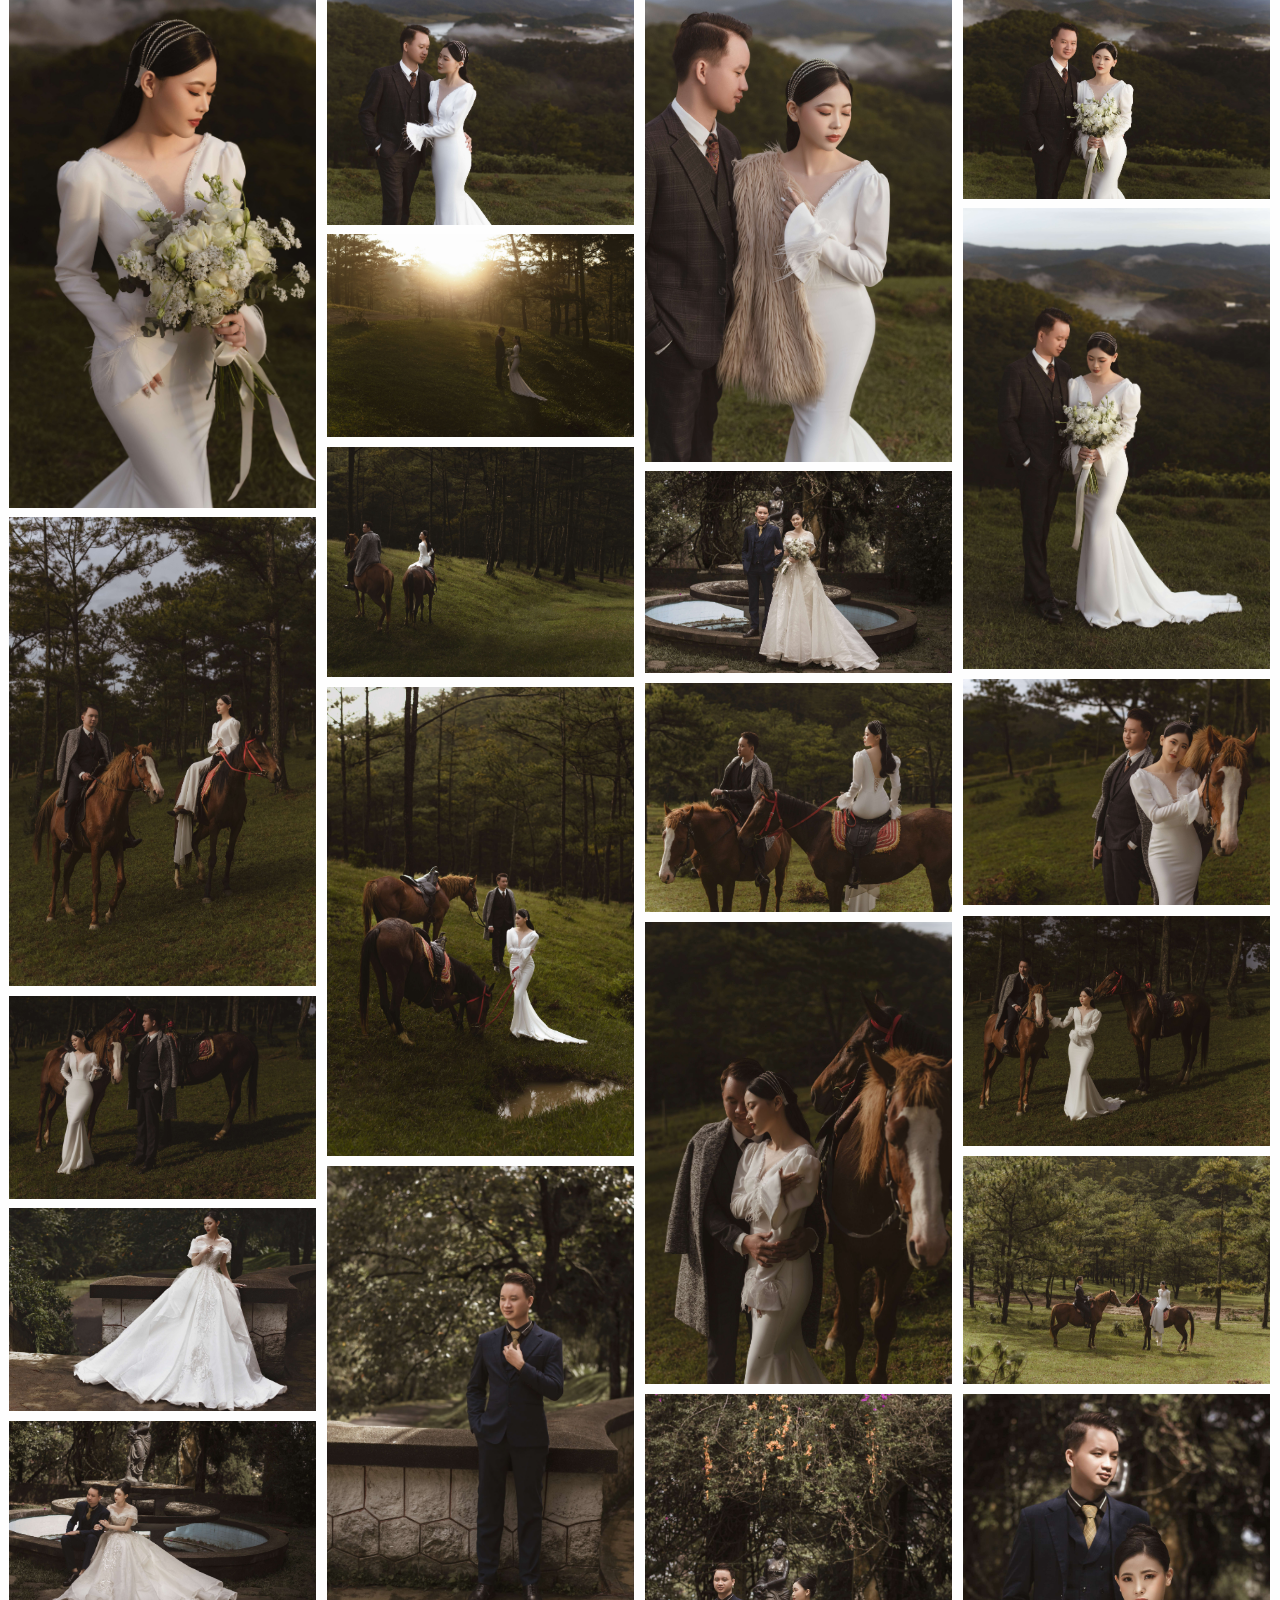
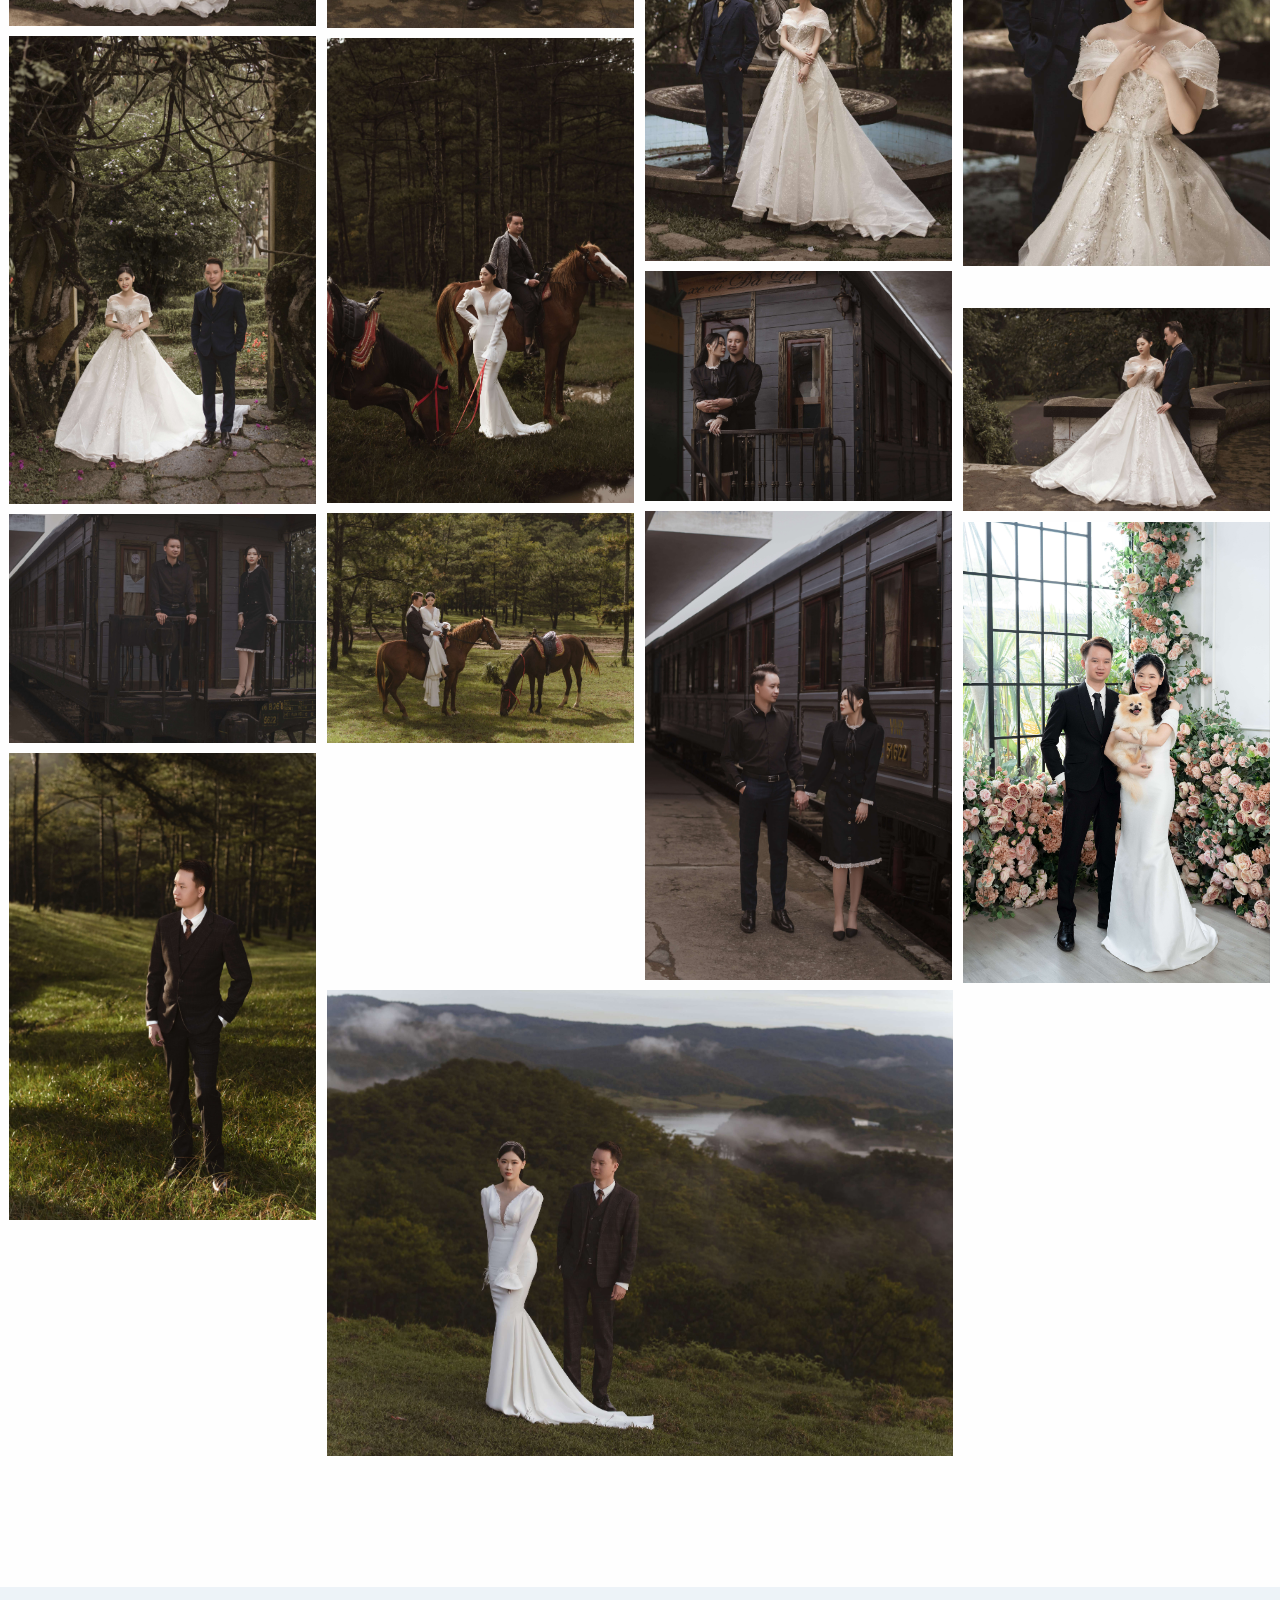
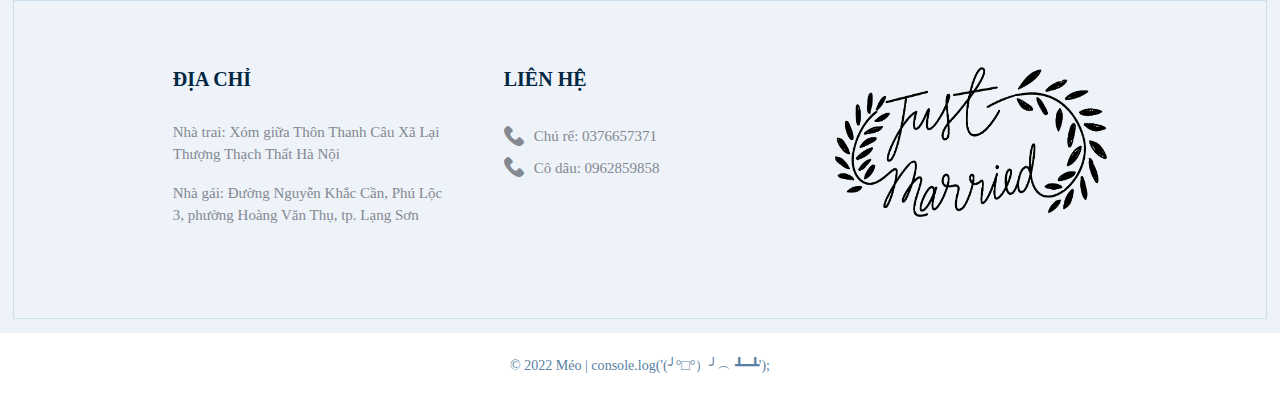
==== commit cbd156af: "fix" ====
--- a/index.html
+++ b/index.html
@@ -225,7 +225,7 @@
                                             style="border-radius: 100%; margin-right: 4px"
                                             src="assets/images/dt.jpg"
                                         />
-                                        <div style="color: grey">0962.859.858</div>
+                                        <div style="color: grey">0962859858</div>
                                     </div>
 
                                     <img
